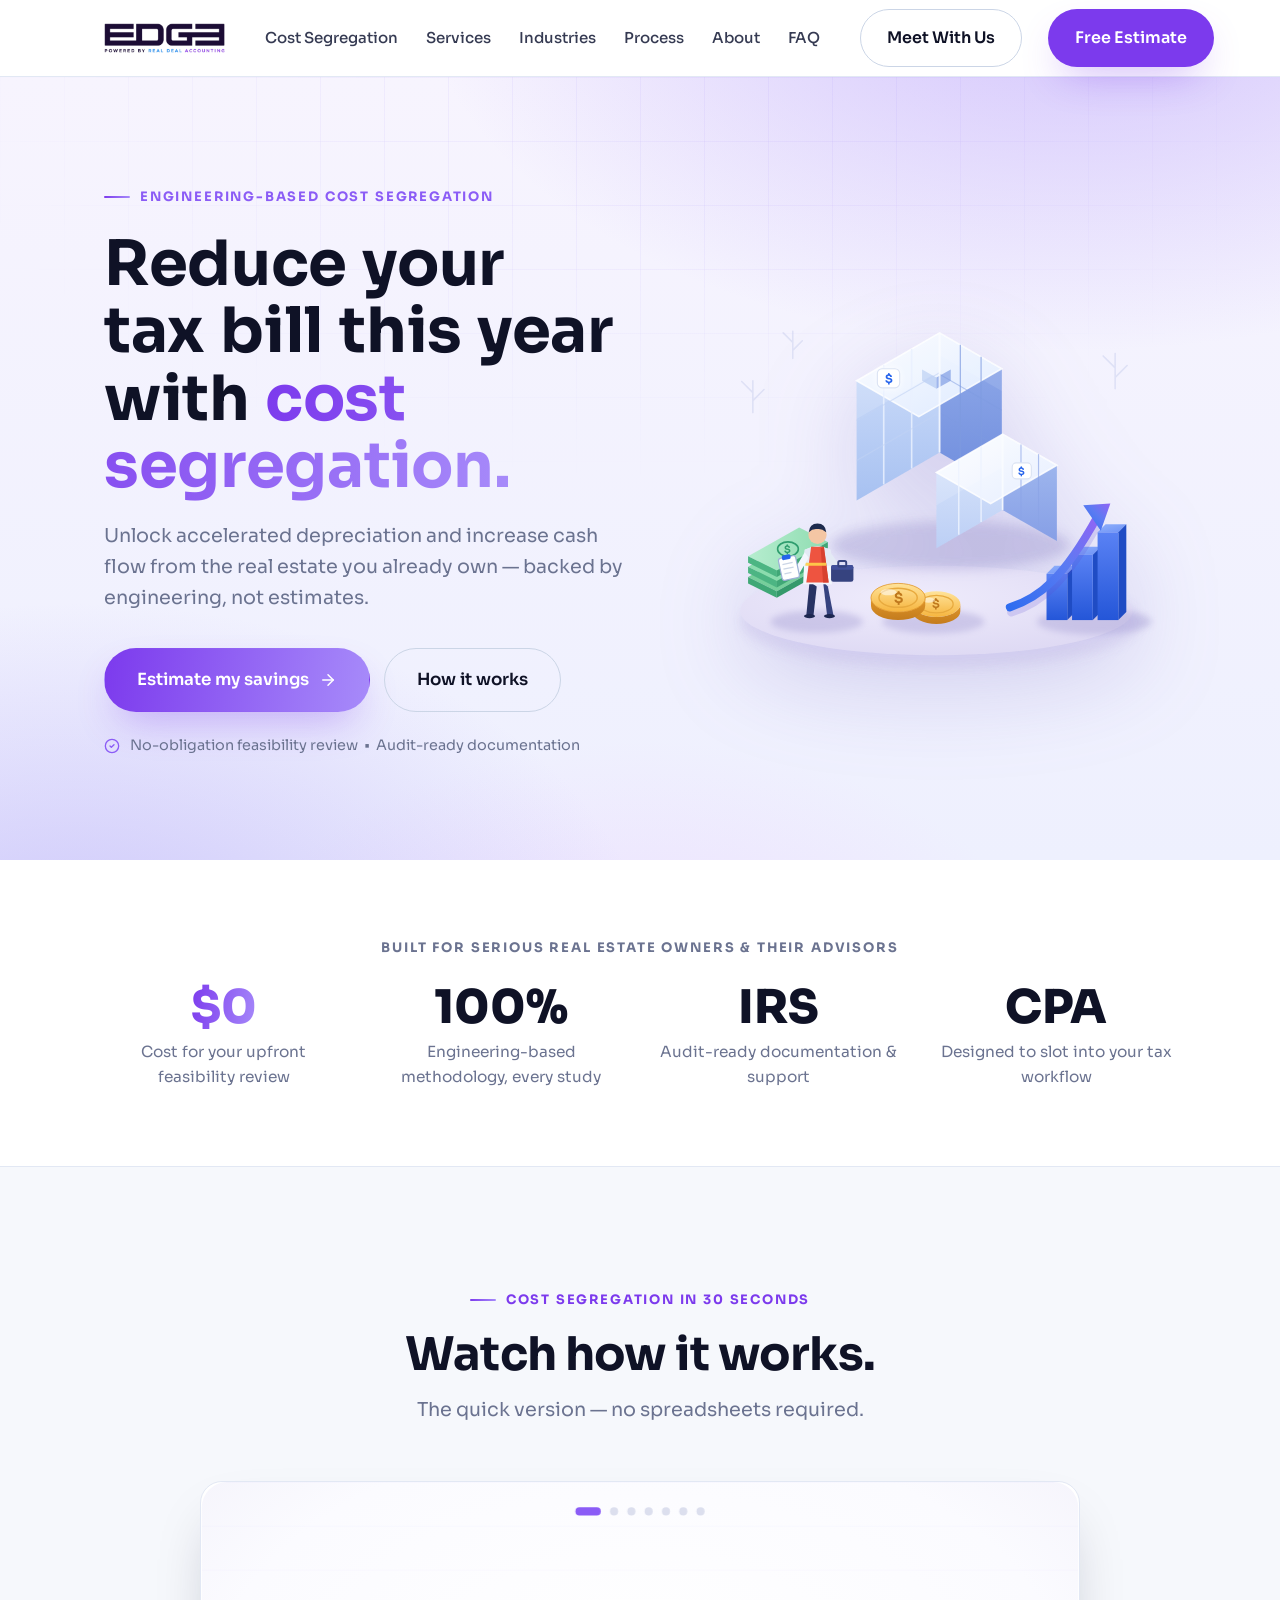
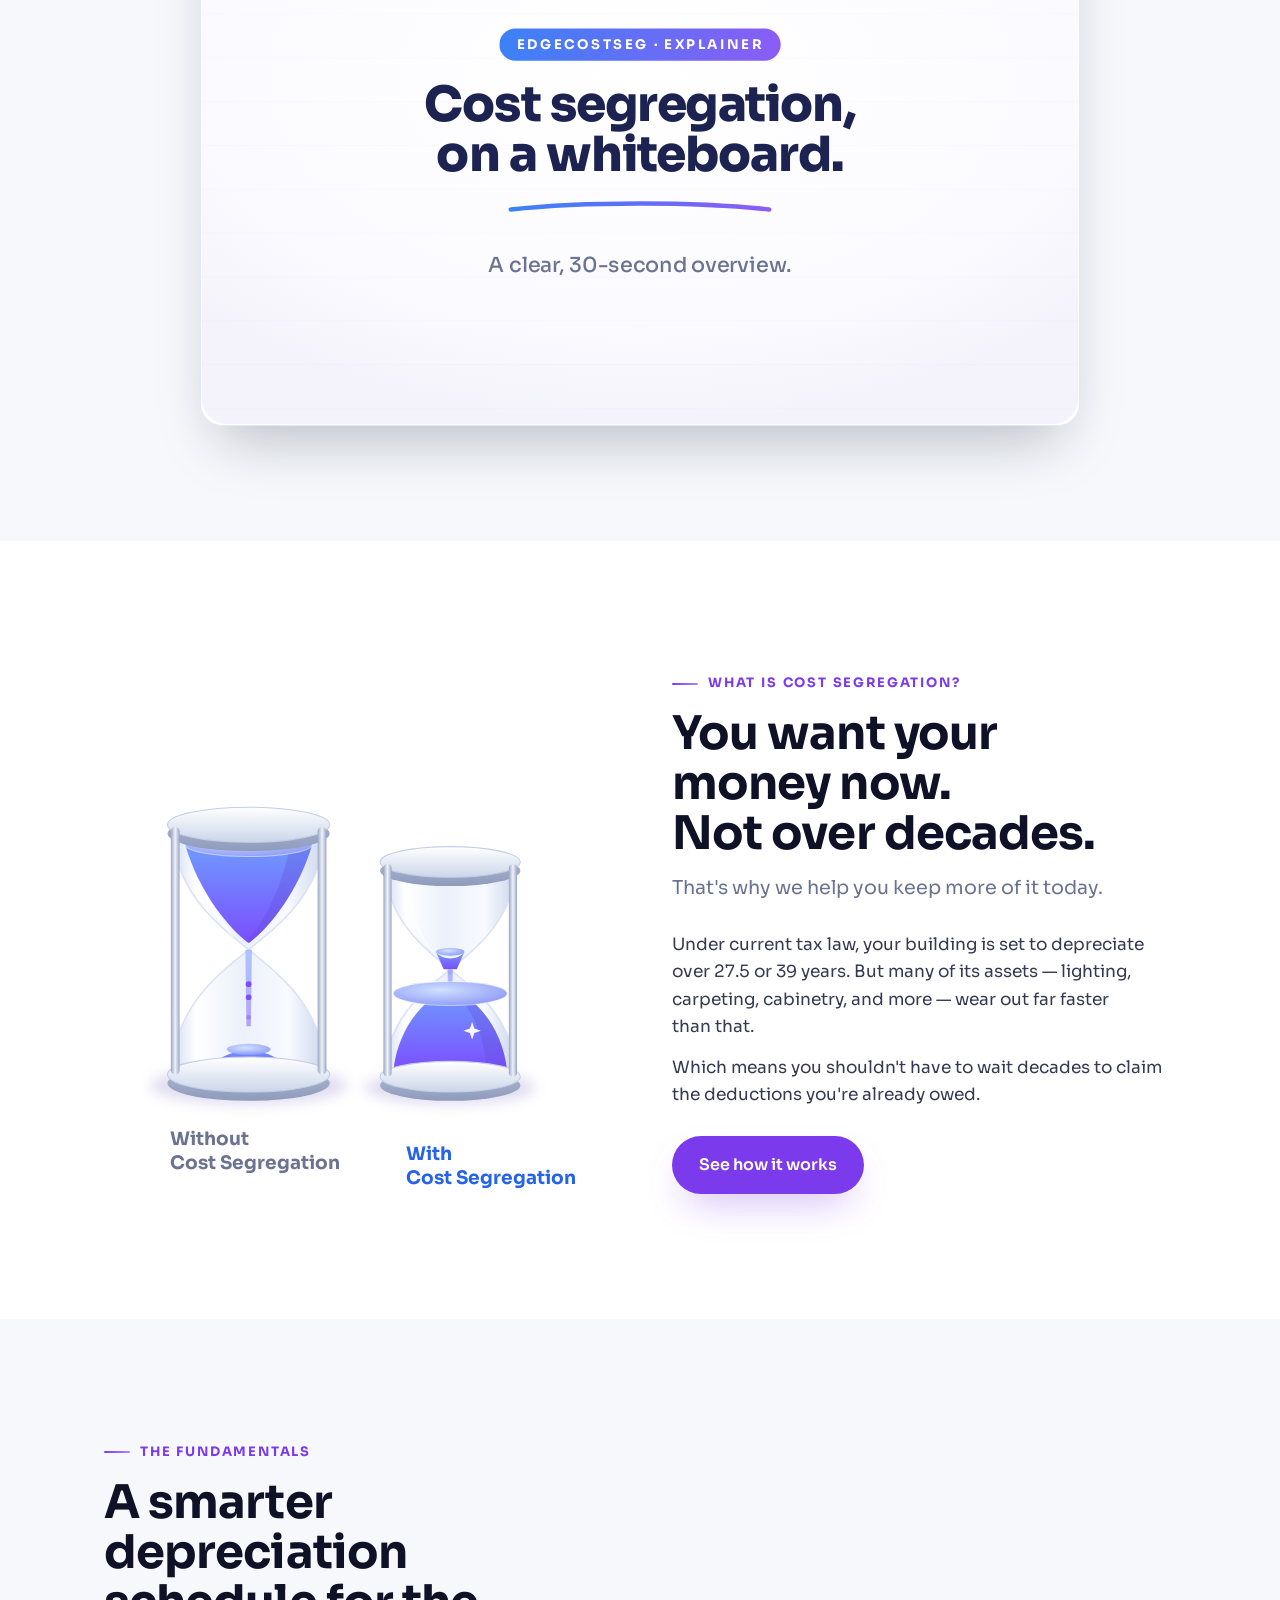
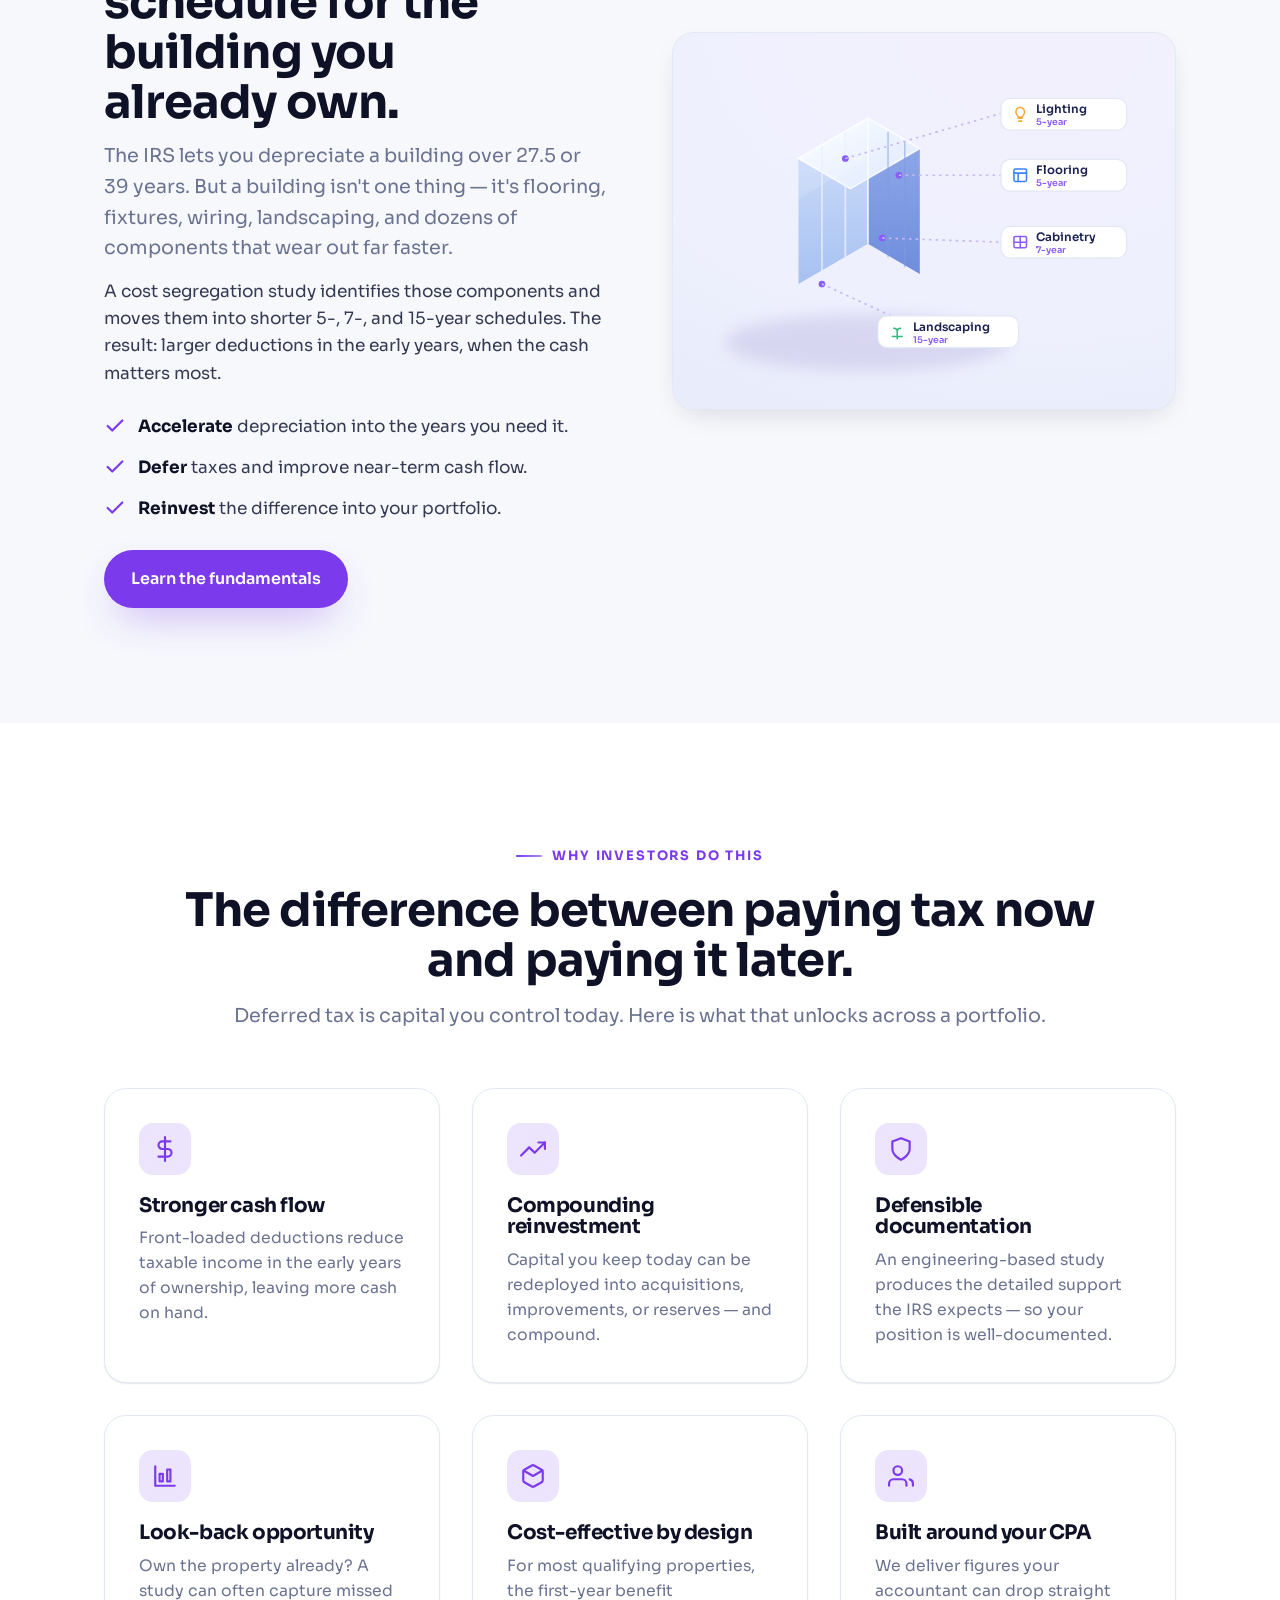
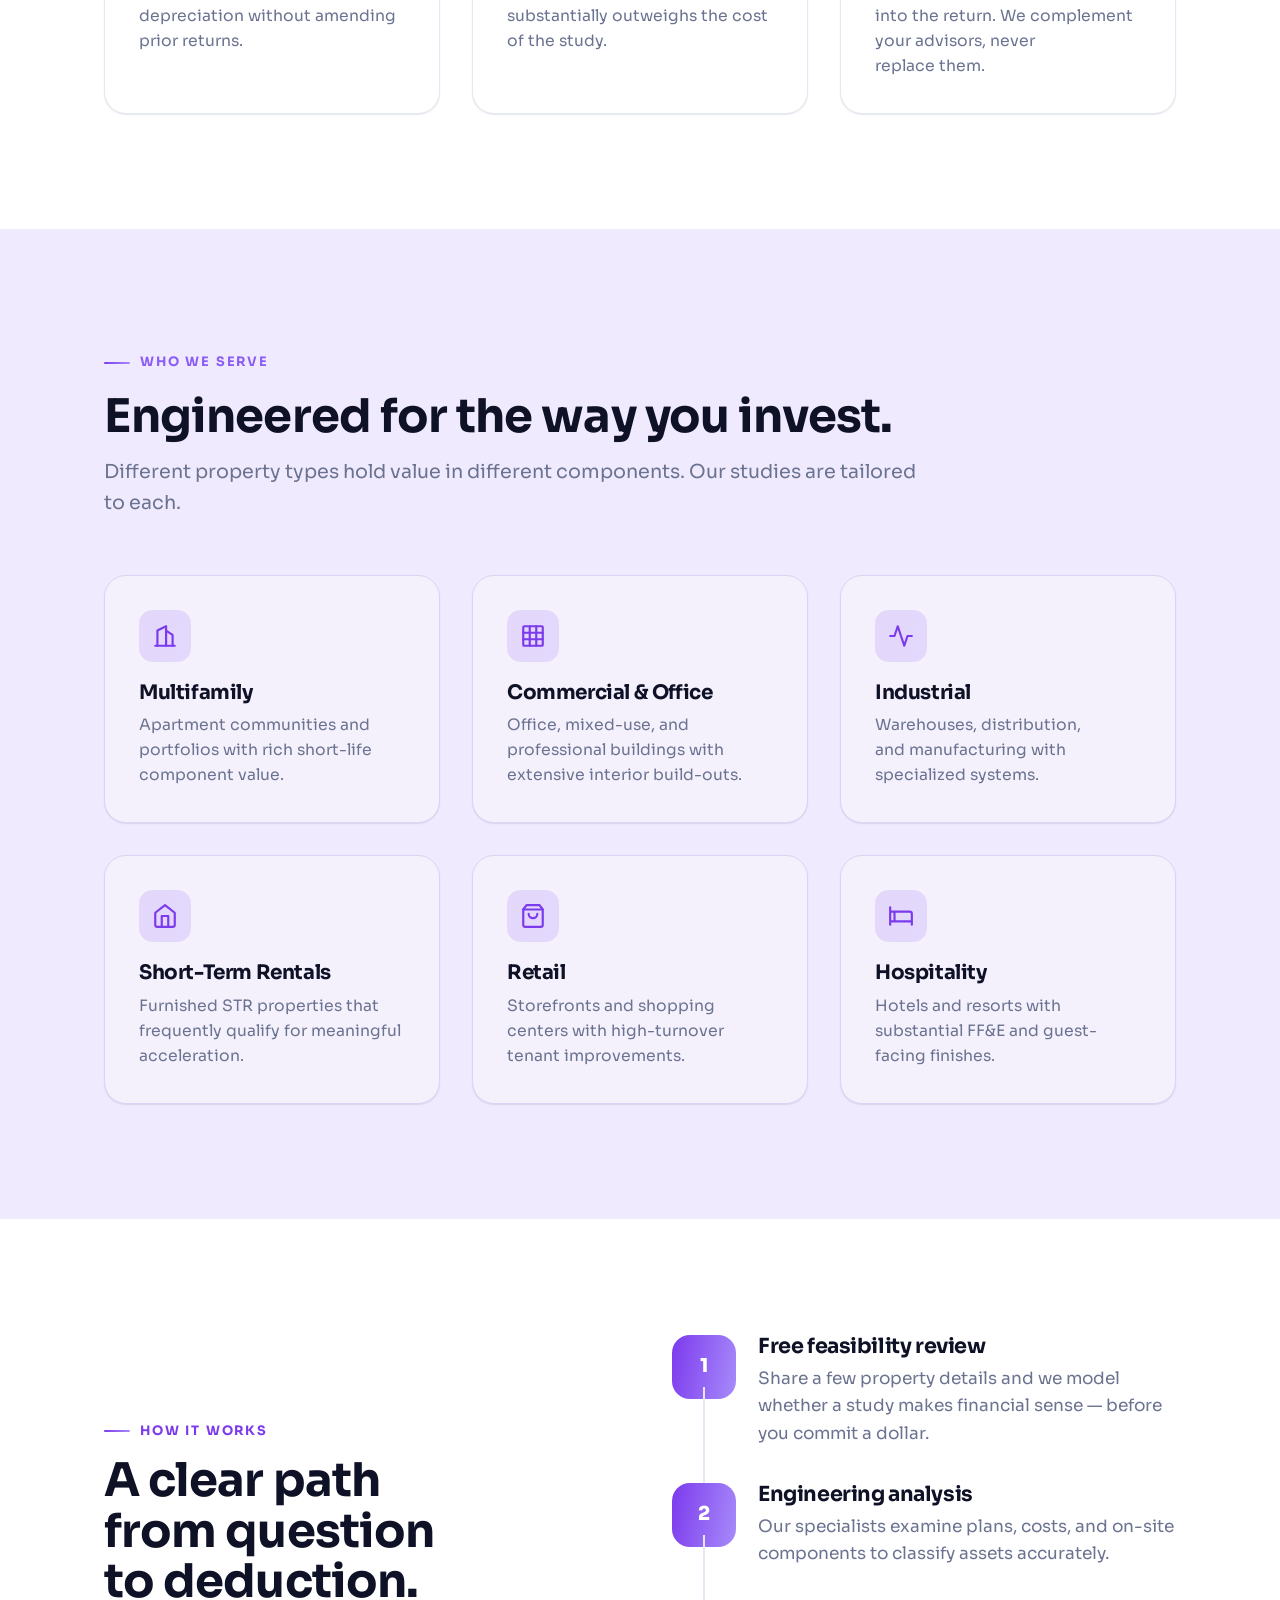
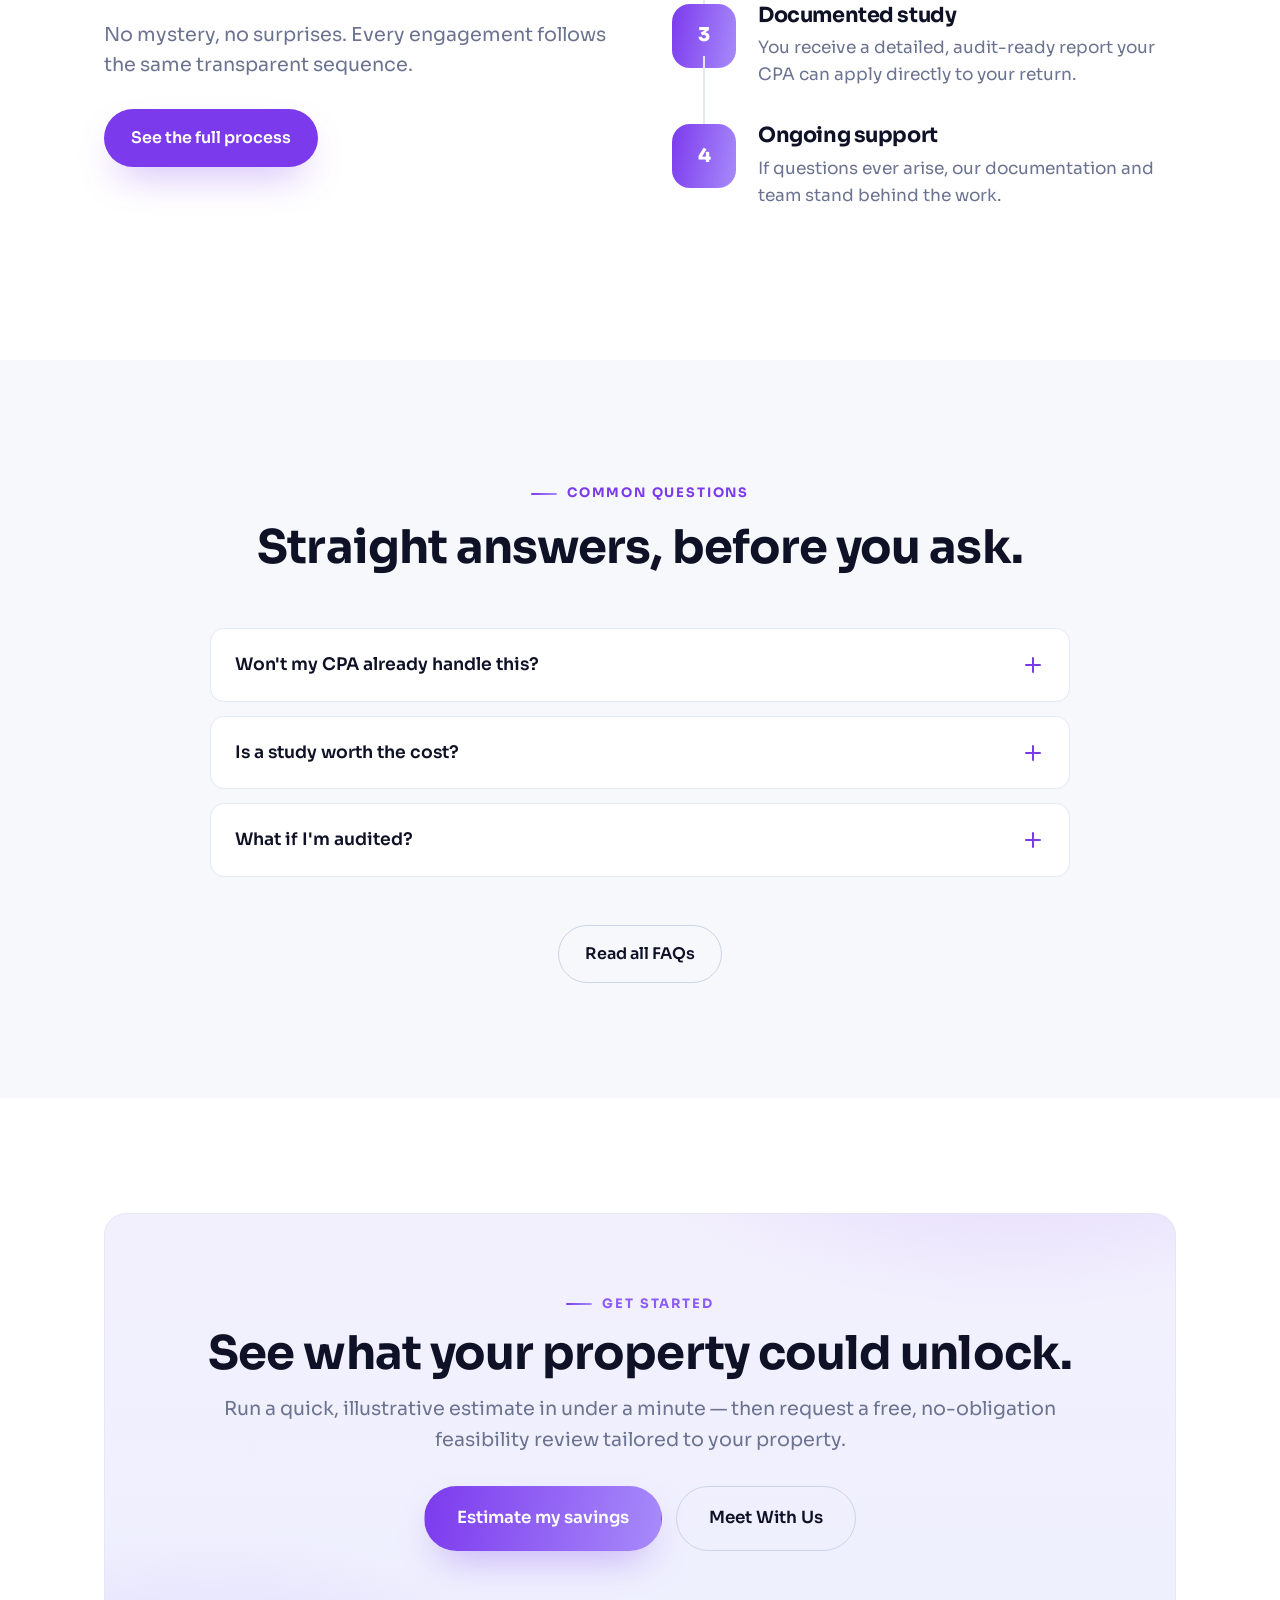
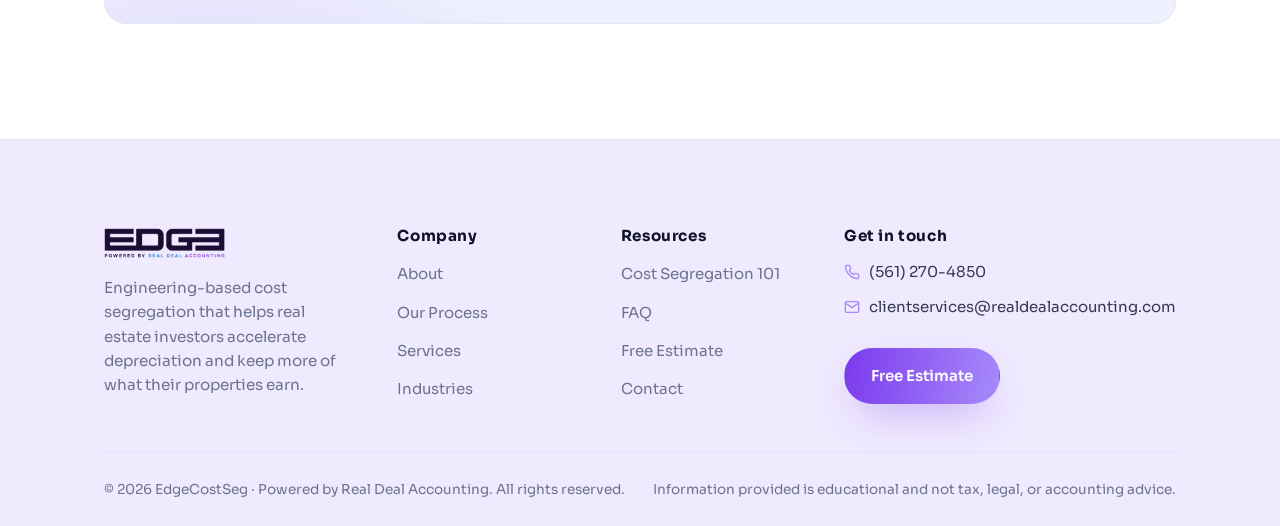
==== index.html @ e032ab43 "Add files via upload" ====
<!DOCTYPE html>
<html lang="en">
<head>
  <meta charset="UTF-8" />
  <meta name="viewport" content="width=device-width, initial-scale=1.0" />
  <title>EdgeCostSeg — Engineering-Based Cost Segregation for Real Estate Investors</title>
  <meta name="description" content="EdgeCostSeg delivers engineering-based cost segregation studies that accelerate depreciation, defer taxes, and free up cash flow for real estate investors. Powered by Real Deal Accounting." />
  <meta name="theme-color" content="#efeafe" />
  <link rel="preconnect" href="https://fonts.googleapis.com" />
  <link rel="preconnect" href="https://fonts.gstatic.com" crossorigin />
  <link href="https://fonts.googleapis.com/css2?family=Sora:wght@300;400;500;600;700;800&family=Figtree:wght@400;500;600;700&display=swap" rel="stylesheet" />
  <link rel="stylesheet" href="styles.css" />
</head>
<body>
  <a class="skip-link" href="#main">Skip to content</a>

  <!-- ============ HEADER / NAV (shared) ============ -->
  <header class="site-header">
    <div class="container nav">
      <a class="brand" href="index.html" aria-label="EdgeCostSeg home">
        <!-- EDIT: LOGO -->
        <img src="assets/logo.png" alt="EdgeCostSeg — powered by Real Deal Accounting" />
      </a>
      <nav aria-label="Primary">
        <ul class="nav-links">
          <li><a href="cost-segregation.html">Cost Segregation</a></li>
          <li><a href="services.html">Services</a></li>
          <li><a href="industries.html">Industries</a></li>
          <li><a href="process.html">Process</a></li>
          <li><a href="about.html">About</a></li>
          <li><a href="faq.html">FAQ</a></li>
        </ul>
      </nav>
      <div class="nav-cta">
        <!-- EDIT: CALENDLY LINK -->
        <a class="btn btn--ghost nav-save" href="https://calendly.com/swasserman-o0l3/costseg" target="_blank" rel="noopener">Meet With Us</a>
        <!-- EDIT: CTA LINK -->
        <a class="btn btn--primary nav-estimate" href="estimate.html">Free Estimate</a>
        <button class="nav-toggle" aria-label="Open menu" aria-expanded="false" aria-controls="mobileMenu">
          <svg viewBox="0 0 24 24" fill="none" stroke="currentColor" stroke-width="2" stroke-linecap="round"><line x1="3" y1="6" x2="21" y2="6"/><line x1="3" y1="12" x2="21" y2="12"/><line x1="3" y1="18" x2="21" y2="18"/></svg>
        </button>
      </div>
    </div>
  </header>
  <nav class="mobile-menu" id="mobileMenu" aria-label="Mobile">
    <a href="cost-segregation.html">Cost Segregation</a>
    <a href="services.html">Services</a>
    <a href="industries.html">Industries</a>
    <a href="process.html">Process</a>
    <a href="about.html">About</a>
    <a href="faq.html">FAQ</a>
    <a href="contact.html">Contact</a>
    <a class="btn btn--primary" href="estimate.html">Get My Free Estimate</a>
    <!-- EDIT: PHONE -->
    <a class="btn btn--ghost nav-save" href="https://calendly.com/swasserman-o0l3/costseg" target="_blank" rel="noopener">Meet With Us</a>
  </nav>

  <main id="main">
    <!-- ============ HERO ============ -->
    <section class="hero">
      <div class="container">
        <div class="hero-grid">
          <div>
            <span class="eyebrow">Engineering-Based Cost Segregation</span>
            <h1 class="h-xl">Reduce your tax bill this year<br />with <span class="grad-text">cost segregation.</span></h1>
            <p class="lead measure">Unlock accelerated depreciation and increase cash flow from the real estate you already own — backed by engineering, not estimates.</p>
            <div class="btn-row">
              <!-- EDIT: CTA LINK -->
              <a class="btn btn--gradient btn--lg" href="estimate.html">Estimate my savings
                <svg viewBox="0 0 24 24" fill="none" stroke="currentColor" stroke-width="2" stroke-linecap="round" stroke-linejoin="round"><line x1="5" y1="12" x2="19" y2="12"/><polyline points="12 5 19 12 12 19"/></svg>
              </a>
              <a class="btn btn--ghost btn--lg" href="cost-segregation.html">How it works</a>
            </div>
            <p class="hero-note">
              <svg viewBox="0 0 24 24" fill="none" stroke="currentColor" stroke-width="2" stroke-linecap="round" stroke-linejoin="round"><path d="M9 12l2 2 4-4"/><circle cx="12" cy="12" r="10"/></svg>
              No-obligation feasibility review &nbsp;•&nbsp; Audit-ready documentation
            </p>
          </div>

          <!-- Hero illustration (original, isometric) -->
          <div class="hero-illus">
            <svg viewBox="0 0 600 520" xmlns="http://www.w3.org/2000/svg" role="img" aria-label="Isometric illustration of a property, cash, and a rising growth chart representing tax savings unlocked through cost segregation">
  <defs>
    <linearGradient id="gTopA" x1="0" y1="0" x2="1" y2="1"><stop offset="0" stop-color="#fbfdff"></stop><stop offset="1" stop-color="#dde9ff"></stop></linearGradient>
    <linearGradient id="gLeftA" x1="0" y1="0" x2="0" y2="1"><stop offset="0" stop-color="#d3e1fb"></stop><stop offset="1" stop-color="#a7c1f1"></stop></linearGradient>
    <linearGradient id="gRightA" x1="0" y1="0" x2="0" y2="1"><stop offset="0" stop-color="#93acea"></stop><stop offset="1" stop-color="#6f8ddd"></stop></linearGradient>
    <linearGradient id="gTopB" x1="0" y1="0" x2="1" y2="1"><stop offset="0" stop-color="#fdfeff"></stop><stop offset="1" stop-color="#e6eeff"></stop></linearGradient>
    <linearGradient id="gLeftB" x1="0" y1="0" x2="0" y2="1"><stop offset="0" stop-color="#dde8fc"></stop><stop offset="1" stop-color="#bccff5"></stop></linearGradient>
    <linearGradient id="gRightB" x1="0" y1="0" x2="0" y2="1"><stop offset="0" stop-color="#a7bef0"></stop><stop offset="1" stop-color="#869fe6"></stop></linearGradient>
    <linearGradient id="arrowG" x1="0" y1="1" x2="1" y2="0"><stop offset="0" stop-color="#2f6df0"></stop><stop offset=".55" stop-color="#5b7bf2"></stop><stop offset="1" stop-color="#9264f5"></stop></linearGradient>
    <linearGradient id="barFront" x1="0" y1="1" x2="0" y2="0"><stop offset="0" stop-color="#2456d8"></stop><stop offset="1" stop-color="#5a82f4"></stop></linearGradient>
    <linearGradient id="barTop" x1="0" y1="0" x2="1" y2="1"><stop offset="0" stop-color="#8fb0fb"></stop><stop offset="1" stop-color="#6e92f6"></stop></linearGradient>
    <linearGradient id="coinTop" x1="0" y1="0" x2="0" y2="1"><stop offset="0" stop-color="#ffe39a"></stop><stop offset="1" stop-color="#f6b53f"></stop></linearGradient>
    <linearGradient id="coinSide" x1="0" y1="0" x2="0" y2="1"><stop offset="0" stop-color="#e0962a"></stop><stop offset="1" stop-color="#c47c1d"></stop></linearGradient>
    <linearGradient id="cashTop" x1="0" y1="0" x2="1" y2="0"><stop offset="0" stop-color="#b6edcf"></stop><stop offset="1" stop-color="#8fdcb1"></stop></linearGradient>
    <radialGradient id="podium" cx="42%" cy="36%" r="72%"><stop offset="0" stop-color="#efecfc"></stop><stop offset="1" stop-color="#ddd8f3"></stop></radialGradient>
    <filter id="soft" x="-60%" y="-60%" width="220%" height="220%"><feGaussianBlur stdDeviation="7"></feGaussianBlur></filter>
    <filter id="softS" x="-80%" y="-80%" width="260%" height="260%"><feGaussianBlur stdDeviation="4"></feGaussianBlur></filter>
  </defs>

  <!-- decorative wireframe trees -->
  <g stroke="#cdd2ee" stroke-width="2" fill="none" opacity=".55" stroke-linecap="round">
    <path d="M70 150 v40 M70 165 l-14 -14 M70 175 l14 -14"></path>
    <path d="M524 116 v44 M524 134 l-15 -15 M524 146 l15 -15"></path>
    <path d="M120 88 v34 M120 102 l-12 -12 M120 112 l12 -12"></path>
  </g>

  <!-- podium + ambient shadow -->
  <ellipse cx="306" cy="452" rx="252" ry="58" fill="#c7c0ea" opacity=".45" filter="url(#soft)"></ellipse>
  <ellipse cx="300" cy="438" rx="246" ry="56" fill="url(#podium)"></ellipse>

  <!-- contact shadows -->
  <ellipse cx="318" cy="356" rx="150" ry="30" fill="#8f87c8" opacity=".34" filter="url(#soft)"></ellipse>
  <ellipse cx="150" cy="452" rx="58" ry="14" fill="#8f87c8" opacity=".3" filter="url(#softS)"></ellipse>
  <ellipse cx="296" cy="452" rx="64" ry="15" fill="#8f87c8" opacity=".3" filter="url(#softS)"></ellipse>
  <ellipse cx="498" cy="452" rx="72" ry="16" fill="#8f87c8" opacity=".3" filter="url(#softS)"></ellipse>

  <!-- ============ MAIN GLASS TOWER ============ -->
  <g>
    <polygon points="304,240 382,285 382,135 304,90" fill="url(#gRightA)"></polygon>
    <polygon points="200,300 304,240 304,90 200,150" fill="url(#gLeftA)"></polygon>
    <polygon points="200,150 304,90 382,135 278,195" fill="url(#gTopA)"></polygon>
    <!-- parapet rim -->
    <polygon points="200,150 304,90 382,135 278,195" fill="none" stroke="#ffffff" stroke-width="2" opacity=".85"></polygon>
    <!-- rooftop unit -->
    <g>
      <polygon points="282,150 300,140 318,150 300,160" fill="#eef4ff"></polygon>
      <polygon points="282,150 300,160 300,146 282,136" fill="#c4d6f6"></polygon>
      <polygon points="300,160 318,150 318,136 300,146" fill="#9fb6ec"></polygon>
    </g>
    <!-- glass sheen -->
    <polygon points="200,150 304,90 304,138 200,198" fill="#ffffff" opacity=".14"></polygon>
    <polygon points="304,118 382,163 382,135 304,90" fill="#ffffff" opacity=".10"></polygon>
    <!-- mullions: left face -->
    <g stroke="#eaf1ff" stroke-width="2" opacity=".85"><line x1="234" y1="280" x2="234" y2="130"></line><line x1="269" y1="260" x2="269" y2="110"></line></g>
    <g stroke="#c2d3f4" stroke-width="1.4" opacity=".6"><line x1="200" y1="200" x2="304" y2="140"></line><line x1="200" y1="250" x2="304" y2="190"></line></g>
    <!-- mullions: right face -->
    <g stroke="#7e9be0" stroke-width="1.6" opacity=".7"><line x1="330" y1="105" x2="330" y2="255"></line><line x1="356" y1="120" x2="356" y2="270"></line></g>
    <g stroke="#7e9be0" stroke-width="1.3" opacity=".5"><line x1="304" y1="142" x2="382" y2="187"></line><line x1="304" y1="190" x2="382" y2="235"></line></g>
    <!-- bright vertical corner edge -->
    <line x1="304" y1="240" x2="304" y2="90" stroke="#fbfdff" stroke-width="2.4" opacity=".8"></line>
    <!-- $ tag -->
    <g transform="translate(240,148)" filter="url(#softS)"><rect x="-14" y="-13" width="28" height="24" rx="6" fill="#fff"></rect></g>
    <g transform="translate(240,148)"><rect x="-14" y="-13" width="28" height="24" rx="6" fill="#fff" stroke="#dbe3f3" stroke-width="1.4"></rect><text x="0" y="5" font-family="Sora, sans-serif" font-size="15" font-weight="700" fill="#2563eb" text-anchor="middle">$</text></g>
  </g>

  <!-- ============ FRONT SHORTER BLOCK ============ -->
  <g>
    <polygon points="383,312 451,351 451,256 383,217" fill="url(#gRightB)"></polygon>
    <polygon points="300,360 383,312 383,217 300,265" fill="url(#gLeftB)"></polygon>
    <polygon points="300,265 383,217 451,256 368,304" fill="url(#gTopB)"></polygon>
    <polygon points="300,265 383,217 451,256 368,304" fill="none" stroke="#ffffff" stroke-width="2" opacity=".85"></polygon>
    <polygon points="300,265 383,217 383,258 300,306" fill="#ffffff" opacity=".14"></polygon>
    <g stroke="#eef4ff" stroke-width="1.9" opacity=".85"><line x1="328" y1="343" x2="328" y2="248"></line><line x1="356" y1="327" x2="356" y2="232"></line></g>
    <g stroke="#8aa3e6" stroke-width="1.5" opacity=".65"><line x1="406" y1="230" x2="406" y2="325"></line><line x1="428" y1="242" x2="428" y2="337"></line></g>
    <line x1="383" y1="312" x2="383" y2="217" stroke="#fbfdff" stroke-width="2.2" opacity=".8"></line>
    <g transform="translate(407,264)"><rect x="-12" y="-11" width="24" height="20" rx="5" fill="#fff" stroke="#dbe3f3" stroke-width="1.4"></rect><text x="0" y="4" font-family="Sora, sans-serif" font-size="13" font-weight="700" fill="#2563eb" text-anchor="middle">$</text></g>
  </g>

  <!-- ============ CASH STACK ============ -->
  <g transform="translate(64,378)">
    <g><polygon points="0,18 64,-18 100,0 36,36" fill="#76cf9b"></polygon><polygon points="0,18 36,36 36,44 0,26" fill="#3fa876"></polygon><polygon points="36,36 100,0 100,8 36,44" fill="#359a6b"></polygon></g>
    <g transform="translate(0,-13)"><polygon points="0,18 64,-18 100,0 36,36" fill="#8bdcae"></polygon><polygon points="0,18 36,36 36,44 0,26" fill="#4cb583"></polygon><polygon points="36,36 100,0 100,8 36,44" fill="#41a777"></polygon></g>
    <g transform="translate(0,-26)"><polygon points="0,18 64,-18 100,0 36,36" fill="url(#cashTop)"></polygon><polygon points="0,18 36,36 36,44 0,26" fill="#4cb583"></polygon><polygon points="36,36 100,0 100,8 36,44" fill="#41a777"></polygon><ellipse cx="50" cy="9" rx="13" ry="9" fill="none" stroke="#2f9d6e" stroke-width="2"></ellipse><text x="50" y="14" font-family="Sora, sans-serif" font-size="13" font-weight="700" fill="#2f9d6e" text-anchor="middle">$</text></g>
  </g>

  <!-- ============ COINS ============ -->
  <g transform="translate(252,416)">
    <!-- back coin -->
    <g transform="translate(48,14)">
      <path d="M-30 0 A30 16 0 0 0 30 0 L30 9 A30 16 0 0 1 -30 9 Z" fill="url(#coinSide)"></path>
      <ellipse cx="0" cy="0" rx="30" ry="16" fill="url(#coinTop)"></ellipse>
      <ellipse cx="0" cy="0" rx="21" ry="11" fill="none" stroke="#e8aa3e" stroke-width="1.6"></ellipse>
      <text x="0" y="5" font-family="Sora, sans-serif" font-size="15" font-weight="700" fill="#bf781d" text-anchor="middle">$</text>
      <ellipse cx="-10" cy="-5" rx="8" ry="3.4" fill="#fff" opacity=".5"></ellipse>
    </g>
    <!-- front coins (two stacked) -->
    <g>
      <path d="M-34 6 A34 18 0 0 0 34 6 L34 16 A34 18 0 0 1 -34 16 Z" fill="url(#coinSide)"></path>
      <ellipse cx="0" cy="6" rx="34" ry="18" fill="url(#coinTop)"></ellipse>
      <ellipse cx="0" cy="6" rx="34" ry="18" fill="none" stroke="#e0962a" stroke-width="1"></ellipse>
      <ellipse cx="0" cy="6" rx="24" ry="12" fill="none" stroke="#e8aa3e" stroke-width="1.8"></ellipse>
      <text x="0" y="12" font-family="Sora, sans-serif" font-size="18" font-weight="700" fill="#bf781d" text-anchor="middle">$</text>
      <ellipse cx="-12" cy="-1" rx="10" ry="4" fill="#fff" opacity=".55"></ellipse>
    </g>
  </g>

  <!-- ============ GROWTH ARROW + 3D BARS ============ -->
  <g transform="translate(440,300)">
    <!-- bar 1 -->
    <polygon points="-2,92 24,92 34,82 8,82" fill="url(#barTop)"></polygon>
    <polygon points="24,92 34,82 34,140 24,150" fill="#1f4cc4"></polygon>
    <rect x="-2" y="92" width="26" height="58" fill="url(#barFront)"></rect>
    <!-- bar 2 -->
    <polygon points="30,68 56,68 66,58 40,58" fill="url(#barTop)"></polygon>
    <polygon points="56,68 66,58 66,140 56,150" fill="#1f4cc4"></polygon>
    <rect x="30" y="68" width="26" height="82" fill="url(#barFront)"></rect>
    <!-- bar 3 -->
    <polygon points="62,40 88,40 98,30 72,30" fill="url(#barTop)"></polygon>
    <polygon points="88,40 98,30 98,140 88,150" fill="#1f4cc4"></polygon>
    <rect x="62" y="40" width="26" height="110" fill="url(#barFront)"></rect>
    <!-- arrow -->
    <path d="M-48 136 C -10 124, 20 98, 62 22" fill="none" stroke="#5a4bd0" stroke-width="11" stroke-linecap="round" opacity=".18" transform="translate(2,4)"></path>
    <path d="M-48 134 C -10 122, 20 96, 62 20" fill="none" stroke="url(#arrowG)" stroke-width="10" stroke-linecap="round"></path>
    <path d="M44 6 L78 4 L66 38 Z" fill="url(#arrowG)"></path>
  </g>

  <!-- ============ INSPECTOR FIGURE ============ -->
  <g transform="translate(150,332)">
    <path d="M-9 70 L-13 112 L-4 112 L0 76 Z" fill="#283363"></path>
    <path d="M8 70 L13 112 L21 112 L14 76 Z" fill="#36437f"></path>
    <ellipse cx="-9" cy="113" rx="7" ry="2.6" fill="#1d2750"></ellipse>
    <ellipse cx="16" cy="113" rx="7" ry="2.6" fill="#1d2750"></ellipse>
    <!-- shirt -->
    <path d="M-15 30 Q1 21 17 30 L19 73 L-17 73 Z" fill="#f3f6fc"></path>
    <path d="M-15 30 Q1 21 17 30 L19 50 L-17 50 Z" fill="#e4eaf4"></path>
    <!-- safety vest -->
    <path d="M-7 26 L9 26 L15 71 L-13 71 Z" fill="#ee5440"></path>
    <path d="M9 26 L15 71 L8 71 L5 28 Z" fill="#d8412e"></path>
    <rect x="-9" y="46" width="26" height="4" fill="#ffd24a" opacity=".9" transform="skewX(-6)"></rect>
    <!-- arms -->
    <path d="M-15 33 L-28 55 L-22 60 L-10 40 Z" fill="#f3f6fc"></path>
    <path d="M17 33 L30 51 L25 57 L12 40 Z" fill="#e4eaf4"></path>
    <!-- head -->
    <circle cx="1" cy="11" r="11.5" fill="#f4c6a4"></circle>
    <path d="M-10 8 Q-9 -3 1 -3 Q11 -3 12 8 Q6 3 1 4 Q-5 3 -10 8 Z" fill="#1d2a4d"></path>
    <!-- clipboard -->
    <g transform="translate(-36,52) rotate(-12)">
      <rect x="-10" y="-13" width="22" height="28" rx="3" fill="#fff" stroke="#9db0d6" stroke-width="1.5"></rect>
      <rect x="-5" y="-16" width="11" height="6" rx="2" fill="#2563eb"></rect>
      <line x1="-6" y1="-5" x2="7" y2="-5" stroke="#cbd5e6" stroke-width="1.6"></line>
      <line x1="-6" y1="1" x2="7" y2="1" stroke="#cbd5e6" stroke-width="1.6"></line>
      <line x1="-6" y1="7" x2="3" y2="7" stroke="#cbd5e6" stroke-width="1.6"></line>
    </g>
    <!-- briefcase -->
    <g transform="translate(31,59)">
      <rect x="-13" y="-10" width="28" height="21" rx="3" fill="#36437f"></rect>
      <rect x="-13" y="-10" width="28" height="6" rx="3" fill="#41509a"></rect>
      <rect x="-4" y="-15" width="10" height="7" rx="2" fill="none" stroke="#36437f" stroke-width="2.4"></rect>
    </g>
  </g>
            </svg>
          </div>
        </div>
      </div>
    </section>

    <!-- ============ TRUST STRIP ============ -->
    <section class="section--tight" style="border-bottom:1px solid var(--gray-200)">
      <div class="container">
        <p class="center text-muted" style="font-size:.82rem;letter-spacing:.14em;text-transform:uppercase;font-weight:700;margin-bottom:26px">Built for serious real estate owners &amp; their advisors</p>
        <div class="statband">
          <div class="stat reveal center">
            <div class="stat-fig"><span class="grad-text">$0</span></div>
            <div class="stat-lab">Cost for your upfront feasibility review</div>
          </div>
          <div class="stat reveal center">
            <div class="stat-fig">100%</div>
            <div class="stat-lab">Engineering-based methodology, every study</div>
          </div>
          <div class="stat reveal center">
            <div class="stat-fig">IRS</div>
            <div class="stat-lab">Audit-ready documentation &amp; support</div>
          </div>
          <div class="stat reveal center">
            <div class="stat-fig">CPA</div>
            <div class="stat-lab">Designed to slot into your tax workflow</div>
          </div>
        </div>
      </div>
    </section>

    <!-- ============ ANIMATED EXPLAINER ============ -->
    <section class="section section--gray">
      <div class="container">
        <div class="block-head center">
          <span class="eyebrow">Cost segregation in 30 seconds</span>
          <h2 class="h-lg">Watch how it works.</h2>
          <p class="lead measure">The quick version — no spreadsheets required.</p>
        </div>
        <div class="explainer-frame reveal">
          <iframe src="assets/explainer.html?v=4" title="Animated explainer: what cost segregation is and how it puts cash back in your pocket sooner" loading="lazy" scrolling="no"></iframe>
        </div>
      </div>
    </section>

    <!-- ============ MONEY NOW / HOURGLASS ============ -->
    <section class="section">
      <div class="container">
        <div class="split">
          <div class="hourglass-art">
            <svg viewBox="0 0 460 500" xmlns="http://www.w3.org/2000/svg" role="img" aria-label="Two hourglasses comparing depreciation without cost segregation, where most of the benefit is still waiting, versus with cost segregation, where the benefit is already realized">
              <defs>
                <linearGradient id="hGlass" x1="0" y1="0" x2="1" y2="0"><stop offset="0" stop-color="#c2d2ee"></stop><stop offset=".16" stop-color="#ffffff"></stop><stop offset=".46" stop-color="#e4ecf9"></stop><stop offset=".76" stop-color="#f6f9ff"></stop><stop offset="1" stop-color="#b6c7e6"></stop></linearGradient>
                <linearGradient id="hSand" x1="0" y1="0" x2="0" y2="1"><stop offset="0" stop-color="#6f9bff"></stop><stop offset="1" stop-color="#7c4dff"></stop></linearGradient>
                <radialGradient id="hSandTop" cx="42%" cy="36%" r="68%"><stop offset="0" stop-color="#cfe0ff"></stop><stop offset="1" stop-color="#8f9cf6"></stop></radialGradient>
                <linearGradient id="hCap" x1="0" y1="0" x2="0" y2="1"><stop offset="0" stop-color="#ffffff"></stop><stop offset="1" stop-color="#ccd6ea"></stop></linearGradient>
                <linearGradient id="hCapRim" x1="0" y1="0" x2="0" y2="1"><stop offset="0" stop-color="#aeb9d3"></stop><stop offset="1" stop-color="#8f9bbb"></stop></linearGradient>
                <linearGradient id="hPost" x1="0" y1="0" x2="1" y2="0"><stop offset="0" stop-color="#9aa6c4"></stop><stop offset=".5" stop-color="#eef2fa"></stop><stop offset="1" stop-color="#9aa6c4"></stop></linearGradient>
                <filter id="hsoft" x="-60%" y="-60%" width="220%" height="220%"><feGaussianBlur stdDeviation="6"></feGaussianBlur></filter>
              </defs>

              <!-- ===== Hourglass: WITHOUT (sand mostly on top) ===== -->
              <g transform="translate(132,150)">
                <ellipse cx="0" cy="242" rx="90" ry="17" fill="#b9b2e0" opacity=".45" filter="url(#hsoft)"></ellipse>
                <!-- bottom disc lower rim (depth) -->
                <ellipse cx="0" cy="240" rx="74" ry="16" fill="url(#hCapRim)"></ellipse>
                <!-- glass tube -->
                <path d="M-70 4 C-70 70 -16 104 0 118 C-16 132 -70 166 -70 232 L70 232 C70 166 16 132 0 118 C16 104 70 70 70 4 Z" fill="url(#hGlass)" opacity=".72" stroke="#cdd8ef" stroke-width="1.5"></path>
                <!-- left curvature highlight -->
                <path d="M-54 16 C-54 64 -24 96 -10 112 C-22 96 -44 64 -44 16 Z" fill="#ffffff" opacity=".55"></path>
                <!-- SAND top (full cone) -->
                <path d="M-58 22 C-44 70 -14 102 0 112 C14 102 44 70 58 22 Z" fill="url(#hSand)"></path>
                <path d="M0 112 C14 102 44 70 58 22 L38 22 C30 64 12 96 0 108 Z" fill="#5a44c8" opacity=".26"></path>
                <ellipse cx="0" cy="22" rx="58" ry="11" fill="url(#hSandTop)"></ellipse>
                <ellipse cx="0" cy="22" rx="58" ry="11" fill="none" stroke="#ffffff" stroke-width="1" opacity=".5"></ellipse>
                <!-- falling stream -->
                <path d="M-3 118 L3 118 L2 188 L-2 188 Z" fill="url(#hSand)" opacity=".5"></path>
                <!-- animated falling grains -->
                <g>
                  <circle cx="0" cy="120" r="2.6" fill="#7c4dff">
                    <animateTransform attributeName="transform" type="translate" from="0 0" to="0 92" dur="0.85s" begin="0s" repeatCount="indefinite"></animateTransform>
                    <animate attributeName="opacity" values="0;1;1;0.2;0" dur="0.85s" begin="0s" repeatCount="indefinite"></animate>
                  </circle>
                  <circle cx="0" cy="120" r="2.2" fill="#9264f5">
                    <animateTransform attributeName="transform" type="translate" from="0 0" to="0 92" dur="0.85s" begin="0.28s" repeatCount="indefinite"></animateTransform>
                    <animate attributeName="opacity" values="0;1;1;0.2;0" dur="0.85s" begin="0.28s" repeatCount="indefinite"></animate>
                  </circle>
                  <circle cx="0" cy="120" r="2.6" fill="#7c4dff">
                    <animateTransform attributeName="transform" type="translate" from="0 0" to="0 92" dur="0.85s" begin="0.56s" repeatCount="indefinite"></animateTransform>
                    <animate attributeName="opacity" values="0;1;1;0.2;0" dur="0.85s" begin="0.56s" repeatCount="indefinite"></animate>
                  </circle>
                </g>
                <!-- bottom pile (3D mound) -->
                <ellipse cx="0" cy="224" rx="34" ry="8" fill="#5a44c8" opacity=".3"></ellipse>
                <path d="M-32 224 C-22 206 22 206 32 224 Z" fill="url(#hSand)"></path>
                <ellipse cx="0" cy="209" rx="20" ry="5" fill="url(#hSandTop)" opacity=".95"></ellipse>
                <!-- caps (3D discs) -->
                <ellipse cx="0" cy="12" rx="74" ry="16" fill="url(#hCapRim)"></ellipse>
                <ellipse cx="0" cy="4" rx="74" ry="16" fill="url(#hCap)" stroke="#c4cee6" stroke-width="1"></ellipse>
                <ellipse cx="0" cy="232" rx="74" ry="16" fill="url(#hCap)" stroke="#c4cee6" stroke-width="1"></ellipse>
                <!-- posts -->
                <rect x="-71" y="6" width="8" height="226" rx="4" fill="url(#hPost)"></rect>
                <rect x="63" y="6" width="8" height="226" rx="4" fill="url(#hPost)"></rect>
              </g>

              <!-- ===== Hourglass: WITH (sand mostly on bottom) ===== -->
              <g transform="translate(316,184)">
                <ellipse cx="0" cy="210" rx="78" ry="15" fill="#b9b2e0" opacity=".45" filter="url(#hsoft)"></ellipse>
                <ellipse cx="0" cy="208" rx="64" ry="14" fill="url(#hCapRim)"></ellipse>
                <!-- glass tube -->
                <path d="M-60 4 C-60 60 -14 90 0 102 C-14 114 -60 144 -60 200 L60 200 C60 144 14 114 0 102 C14 90 60 60 60 4 Z" fill="url(#hGlass)" opacity=".72" stroke="#cdd8ef" stroke-width="1.5"></path>
                <path d="M-46 14 C-46 54 -20 82 -8 96 C-20 82 -38 54 -38 14 Z" fill="#ffffff" opacity=".55"></path>
                <!-- tiny top sand at neck -->
                <path d="M-13 86 C-8 94 8 94 13 86 L6 102 L-6 102 Z" fill="url(#hSand)"></path>
                <ellipse cx="0" cy="86" rx="13" ry="3.5" fill="url(#hSandTop)"></ellipse>
                <!-- thin stream -->
                <path d="M-2.5 102 L2.5 102 L2 120 L-2 120 Z" fill="url(#hSand)" opacity=".5"></path>
                <!-- animated falling grains (slower trickle) -->
                <g>
                  <circle cx="0" cy="103" r="2.3" fill="#7c4dff">
                    <animateTransform attributeName="transform" type="translate" from="0 0" to="0 20" dur="1.3s" begin="0s" repeatCount="indefinite"></animateTransform>
                    <animate attributeName="opacity" values="0;1;1;0" dur="1.3s" begin="0s" repeatCount="indefinite"></animate>
                  </circle>
                  <circle cx="0" cy="103" r="2" fill="#9264f5">
                    <animateTransform attributeName="transform" type="translate" from="0 0" to="0 20" dur="1.3s" begin="0.65s" repeatCount="indefinite"></animateTransform>
                    <animate attributeName="opacity" values="0;1;1;0" dur="1.3s" begin="0.65s" repeatCount="indefinite"></animate>
                  </circle>
                </g>
                <!-- bottom mound (full, 3D) -->
                <path d="M-52 196 C-48 150 -16 122 0 122 C16 122 48 150 52 196 Z" fill="url(#hSand)"></path>
                <path d="M0 122 C16 122 48 150 52 196 L34 196 C30 154 14 128 0 124 Z" fill="#5a44c8" opacity=".26"></path>
                <ellipse cx="0" cy="124" rx="52" ry="11" fill="url(#hSandTop)"></ellipse>
                <ellipse cx="0" cy="124" rx="52" ry="11" fill="none" stroke="#ffffff" stroke-width="1" opacity=".5"></ellipse>
                <!-- sparkle now -->
                <g fill="#ffffff" opacity=".95"><path d="M20 150 l2 6 6 2 -6 2 -2 6 -2 -6 -6 -2 6 -2 Z"></path></g>
                <!-- caps -->
                <ellipse cx="0" cy="12" rx="64" ry="14" fill="url(#hCapRim)"></ellipse>
                <ellipse cx="0" cy="4" rx="64" ry="14" fill="url(#hCap)" stroke="#c4cee6" stroke-width="1"></ellipse>
                <ellipse cx="0" cy="200" rx="64" ry="14" fill="url(#hCap)" stroke="#c4cee6" stroke-width="1"></ellipse>
                <rect x="-61" y="6" width="7.5" height="194" rx="3.75" fill="url(#hPost)"></rect>
                <rect x="53.5" y="6" width="7.5" height="194" rx="3.75" fill="url(#hPost)"></rect>
              </g>

              <!-- labels -->
              <g font-family="Sora, sans-serif" font-weight="700">
                <text x="60" y="446" font-size="17" fill="#6b7390">Without</text>
                <text x="60" y="468" font-size="17" fill="#6b7390">Cost Segregation</text>
                <text x="276" y="460" font-size="17" fill="#2563eb">With</text>
                <text x="276" y="482" font-size="17" fill="#2563eb">Cost Segregation</text>
              </g>
            </svg>
          </div>

          <div>
            <span class="eyebrow">What is cost segregation?</span>
            <h2 class="h-lg mt-s">You want your money now.<br />Not over decades.</h2>
            <p class="lead mt-s">That's why we help you keep more of it today.</p>
            <p class="mt-m">Under current tax law, your building is set to depreciate over 27.5 or 39 years. But many of its assets — lighting, carpeting, cabinetry, and more — wear out far faster than that.</p>
            <p class="mt-s">Which means you shouldn't have to wait decades to claim the deductions you're already owed.</p>
            <div class="btn-row mt-m">
              <a class="btn btn--primary" href="cost-segregation.html">See how it works</a>
            </div>
          </div>
        </div>
      </div>
    </section>

    <!-- ============ WHAT IS IT ============ -->
    <section class="section section--gray">
      <div class="container">
        <div class="split">
          <div>
            <span class="eyebrow">The fundamentals</span>
            <h2 class="h-lg mt-s">A smarter depreciation schedule for the building you already own.</h2>
            <p class="lead mt-s">The IRS lets you depreciate a building over 27.5 or 39 years. But a building isn't one thing — it's flooring, fixtures, wiring, landscaping, and dozens of components that wear out far faster.</p>
            <p class="mt-s">A cost segregation study identifies those components and moves them into shorter 5-, 7-, and 15-year schedules. The result: larger deductions in the early years, when the cash matters most.</p>
            <ul class="checks">
              <li><svg viewBox="0 0 24 24" fill="none" stroke="currentColor" stroke-width="2.4" stroke-linecap="round" stroke-linejoin="round"><polyline points="20 6 9 17 4 12"/></svg><span><b>Accelerate</b> depreciation into the years you need it.</span></li>
              <li><svg viewBox="0 0 24 24" fill="none" stroke="currentColor" stroke-width="2.4" stroke-linecap="round" stroke-linejoin="round"><polyline points="20 6 9 17 4 12"/></svg><span><b>Defer</b> taxes and improve near-term cash flow.</span></li>
              <li><svg viewBox="0 0 24 24" fill="none" stroke="currentColor" stroke-width="2.4" stroke-linecap="round" stroke-linejoin="round"><polyline points="20 6 9 17 4 12"/></svg><span><b>Reinvest</b> the difference into your portfolio.</span></li>
            </ul>
            <div class="btn-row mt-m">
              <a class="btn btn--primary" href="cost-segregation.html">Learn the fundamentals</a>
            </div>
          </div>
          <div class="split-media">
            <!-- EDIT: TEAM IMAGE / replace with a property photo if desired -->
            <div style="aspect-ratio:4/3;width:100%;background:radial-gradient(620px 420px at 70% 0%,#f3f0fd,#eef0fe 70%,#e9ecfa 100%);display:grid;place-items:center;">
              <svg viewBox="0 0 600 450" width="100%" height="100%" fill="none" xmlns="http://www.w3.org/2000/svg" role="img" aria-label="Isometric building separated into its components — lighting, flooring, cabinetry and landscaping — each assigned a faster depreciation schedule" style="display:block;">
                <defs>
                  <linearGradient id="fbTop" x1="0" y1="0" x2="1" y2="1"><stop offset="0" stop-color="#fbfdff"/><stop offset="1" stop-color="#dde9ff"/></linearGradient>
                  <linearGradient id="fbLeft" x1="0" y1="0" x2="0" y2="1"><stop offset="0" stop-color="#d3e1fb"/><stop offset="1" stop-color="#a7c1f1"/></linearGradient>
                  <linearGradient id="fbRight" x1="0" y1="0" x2="0" y2="1"><stop offset="0" stop-color="#93acea"/><stop offset="1" stop-color="#6f8ddd"/></linearGradient>
                  <filter id="fbSoft" x="-60%" y="-60%" width="220%" height="220%"><feGaussianBlur stdDeviation="9"/></filter>
                </defs>
                <ellipse cx="232" cy="370" rx="170" ry="34" fill="#b9b2e0" opacity=".4" filter="url(#fbSoft)"/>
                <!-- tower -->
                <g>
                  <polygon points="233,252 295,288 295,138 233,102" fill="url(#fbRight)"/>
                  <polygon points="150,300 233,252 233,102 150,150" fill="url(#fbLeft)"/>
                  <polygon points="150,150 233,102 295,138 212,186" fill="url(#fbTop)"/>
                  <polygon points="150,150 233,102 295,138 212,186" fill="none" stroke="#fff" stroke-width="2" opacity=".85"/>
                  <polygon points="150,150 233,102 233,150 150,198" fill="#fff" opacity=".12"/>
                  <g stroke="#eaf1ff" stroke-width="2" opacity=".8"><line x1="178" y1="285" x2="178" y2="135"/><line x1="206" y1="268" x2="206" y2="118"/></g>
                  <g stroke="#7e9be0" stroke-width="1.5" opacity=".65"><line x1="257" y1="118" x2="257" y2="268"/><line x1="277" y1="130" x2="277" y2="280"/></g>
                  <line x1="233" y1="252" x2="233" y2="102" stroke="#fbfdff" stroke-width="2.2" opacity=".8"/>
                </g>
                <!-- connector dots -->
                <g fill="#8b5cf6"><circle cx="206" cy="150" r="4"/><circle cx="270" cy="170" r="4"/><circle cx="250" cy="245" r="4"/><circle cx="178" cy="300" r="4"/></g>
                <g stroke="#c7b8f2" stroke-width="2" stroke-dasharray="3 5"><line x1="206" y1="150" x2="392" y2="96"/><line x1="270" y1="170" x2="392" y2="170"/><line x1="250" y1="245" x2="392" y2="250"/><line x1="178" y1="300" x2="300" y2="356"/></g>
                <!-- callout chips -->
                <g font-family="Sora, sans-serif">
                  <g transform="translate(392,78)">
                    <rect x="0" y="0" width="150" height="38" rx="11" fill="#fff" stroke="#e2e8f4" stroke-width="1.5"/>
                    <svg x="13" y="9" width="20" height="20" viewBox="0 0 24 24" fill="none" stroke="#f4a93b" stroke-width="2.2" stroke-linecap="round" stroke-linejoin="round"><path d="M9 18h6M10 22h4M12 2a7 7 0 0 0-4 12c.7.6 1 1.2 1 2h6c0-.8.3-1.4 1-2a7 7 0 0 0-4-12z"/></svg>
                    <text x="42" y="18" font-size="14" font-weight="600" fill="#1c2350">Lighting</text>
                    <text x="42" y="32" font-size="11" font-weight="600" fill="#8b5cf6">5-year</text>
                  </g>
                  <g transform="translate(392,151)">
                    <rect x="0" y="0" width="150" height="38" rx="11" fill="#fff" stroke="#e2e8f4" stroke-width="1.5"/>
                    <svg x="13" y="9" width="20" height="20" viewBox="0 0 24 24" fill="none" stroke="#3b82f6" stroke-width="2.2" stroke-linecap="round" stroke-linejoin="round"><rect x="3" y="3" width="18" height="18" rx="2"/><path d="M3 9h18M9 9v12"/></svg>
                    <text x="42" y="18" font-size="14" font-weight="600" fill="#1c2350">Flooring</text>
                    <text x="42" y="32" font-size="11" font-weight="600" fill="#8b5cf6">5-year</text>
                  </g>
                  <g transform="translate(392,231)">
                    <rect x="0" y="0" width="150" height="38" rx="11" fill="#fff" stroke="#e2e8f4" stroke-width="1.5"/>
                    <svg x="13" y="9" width="20" height="20" viewBox="0 0 24 24" fill="none" stroke="#8b5cf6" stroke-width="2.2" stroke-linecap="round" stroke-linejoin="round"><rect x="3" y="4" width="18" height="16" rx="2"/><path d="M3 12h18M12 4v16"/></svg>
                    <text x="42" y="18" font-size="14" font-weight="600" fill="#1c2350">Cabinetry</text>
                    <text x="42" y="32" font-size="11" font-weight="600" fill="#8b5cf6">7-year</text>
                  </g>
                  <g transform="translate(245,338)">
                    <rect x="0" y="0" width="168" height="38" rx="11" fill="#fff" stroke="#e2e8f4" stroke-width="1.5"/>
                    <svg x="13" y="9" width="20" height="20" viewBox="0 0 24 24" fill="none" stroke="#34b87d" stroke-width="2.2" stroke-linecap="round" stroke-linejoin="round"><path d="M12 22V12M12 12c0-3 2-5 5-5M12 12c0-3-2-5-5-5M5 19h14"/></svg>
                    <text x="42" y="18" font-size="14" font-weight="600" fill="#1c2350">Landscaping</text>
                    <text x="42" y="32" font-size="11" font-weight="600" fill="#8b5cf6">15-year</text>
                  </g>
                </g>
              </svg>
            </div>
          </div>
        </div>
      </div>
    </section>

    <!-- ============ WHY CARE / BENEFITS ============ -->
    <section class="section">
      <div class="container">
        <div class="block-head center">
          <span class="eyebrow">Why investors do this</span>
          <h2 class="h-lg">The difference between paying tax now<br />and paying it later.</h2>
          <p class="lead measure">Deferred tax is capital you control today. Here is what that unlocks across a portfolio.</p>
        </div>
        <div class="grid cols-3">
          <div class="card card--hover reveal">
            <div class="icon-badge"><svg viewBox="0 0 24 24" fill="none" stroke="currentColor" stroke-width="2" stroke-linecap="round" stroke-linejoin="round"><line x1="12" y1="1" x2="12" y2="23"/><path d="M17 5H9.5a3.5 3.5 0 0 0 0 7h5a3.5 3.5 0 0 1 0 7H6"/></svg></div>
            <h3>Stronger cash flow</h3>
            <p>Front-loaded deductions reduce taxable income in the early years of ownership, leaving more cash on hand.</p>
          </div>
          <div class="card card--hover reveal">
            <div class="icon-badge"><svg viewBox="0 0 24 24" fill="none" stroke="currentColor" stroke-width="2" stroke-linecap="round" stroke-linejoin="round"><polyline points="23 6 13.5 15.5 8.5 10.5 1 18"/><polyline points="17 6 23 6 23 12"/></svg></div>
            <h3>Compounding reinvestment</h3>
            <p>Capital you keep today can be redeployed into acquisitions, improvements, or reserves — and compound.</p>
          </div>
          <div class="card card--hover reveal">
            <div class="icon-badge"><svg viewBox="0 0 24 24" fill="none" stroke="currentColor" stroke-width="2" stroke-linecap="round" stroke-linejoin="round"><path d="M12 22s8-4 8-10V5l-8-3-8 3v7c0 6 8 10 8 10z"/></svg></div>
            <h3>Defensible documentation</h3>
            <p>An engineering-based study produces the detailed support the IRS expects — so your position is well-documented.</p>
          </div>
          <div class="card card--hover reveal">
            <div class="icon-badge"><svg viewBox="0 0 24 24" fill="none" stroke="currentColor" stroke-width="2" stroke-linecap="round" stroke-linejoin="round"><path d="M3 3v18h18"/><rect x="7" y="10" width="3" height="7"/><rect x="14" y="6" width="3" height="11"/></svg></div>
            <h3>Look-back opportunity</h3>
            <p>Own the property already? A study can often capture missed depreciation without amending prior returns.</p>
          </div>
          <div class="card card--hover reveal">
            <div class="icon-badge"><svg viewBox="0 0 24 24" fill="none" stroke="currentColor" stroke-width="2" stroke-linecap="round" stroke-linejoin="round"><path d="M21 16V8a2 2 0 0 0-1-1.73l-7-4a2 2 0 0 0-2 0l-7 4A2 2 0 0 0 3 8v8a2 2 0 0 0 1 1.73l7 4a2 2 0 0 0 2 0l7-4A2 2 0 0 0 21 16z"/><polyline points="3.27 6.96 12 12.01 20.73 6.96"/></svg></div>
            <h3>Cost-effective by design</h3>
            <p>For most qualifying properties, the first-year benefit substantially outweighs the cost of the study.</p>
          </div>
          <div class="card card--hover reveal">
            <div class="icon-badge"><svg viewBox="0 0 24 24" fill="none" stroke="currentColor" stroke-width="2" stroke-linecap="round" stroke-linejoin="round"><path d="M17 21v-2a4 4 0 0 0-4-4H5a4 4 0 0 0-4 4v2"/><circle cx="9" cy="7" r="4"/><path d="M23 21v-2a4 4 0 0 0-3-3.87"/></svg></div>
            <h3>Built around your CPA</h3>
            <p>We deliver figures your accountant can drop straight into the return. We complement your advisors, never replace them.</p>
          </div>
        </div>
      </div>
    </section>

    <!-- ============ INDUSTRIES ============ -->
    <section class="section section--navy">
      <div class="container">
        <div class="block-head">
          <span class="eyebrow">Who we serve</span>
          <h2 class="h-lg">Engineered for the way you invest.</h2>
          <p class="lead measure">Different property types hold value in different components. Our studies are tailored to each.</p>
        </div>
        <div class="grid cols-3">
          <a class="card card--hover reveal" href="industries.html" style="background:var(--navy-900);border-color:var(--navy-700)">
            <div class="icon-badge"><svg viewBox="0 0 24 24" fill="none" stroke="currentColor" stroke-width="2" stroke-linecap="round" stroke-linejoin="round"><path d="M3 21h18"/><path d="M5 21V7l8-4v18"/><path d="M19 21V11l-6-4"/></svg></div>
            <h3 style="color:var(--ink-900)">Multifamily</h3>
            <p style="color:var(--ink-500)">Apartment communities and portfolios with rich short-life component value.</p>
          </a>
          <a class="card card--hover reveal" href="industries.html" style="background:var(--navy-900);border-color:var(--navy-700)">
            <div class="icon-badge"><svg viewBox="0 0 24 24" fill="none" stroke="currentColor" stroke-width="2" stroke-linecap="round" stroke-linejoin="round"><rect x="3" y="3" width="18" height="18" rx="1"/><path d="M9 3v18M15 3v18M3 9h18M3 15h18"/></svg></div>
            <h3 style="color:var(--ink-900)">Commercial &amp; Office</h3>
            <p style="color:var(--ink-500)">Office, mixed-use, and professional buildings with extensive interior build-outs.</p>
          </a>
          <a class="card card--hover reveal" href="industries.html" style="background:var(--navy-900);border-color:var(--navy-700)">
            <div class="icon-badge"><svg viewBox="0 0 24 24" fill="none" stroke="currentColor" stroke-width="2" stroke-linecap="round" stroke-linejoin="round"><path d="M22 12h-4l-3 9L9 3l-3 9H2"/></svg></div>
            <h3 style="color:var(--ink-900)">Industrial</h3>
            <p style="color:var(--ink-500)">Warehouses, distribution, and manufacturing with specialized systems.</p>
          </a>
          <a class="card card--hover reveal" href="industries.html" style="background:var(--navy-900);border-color:var(--navy-700)">
            <div class="icon-badge"><svg viewBox="0 0 24 24" fill="none" stroke="currentColor" stroke-width="2" stroke-linecap="round" stroke-linejoin="round"><path d="M3 9l9-7 9 7v11a2 2 0 0 1-2 2H5a2 2 0 0 1-2-2z"/><polyline points="9 22 9 12 15 12 15 22"/></svg></div>
            <h3 style="color:var(--ink-900)">Short-Term Rentals</h3>
            <p style="color:var(--ink-500)">Furnished STR properties that frequently qualify for meaningful acceleration.</p>
          </a>
          <a class="card card--hover reveal" href="industries.html" style="background:var(--navy-900);border-color:var(--navy-700)">
            <div class="icon-badge"><svg viewBox="0 0 24 24" fill="none" stroke="currentColor" stroke-width="2" stroke-linecap="round" stroke-linejoin="round"><path d="M6 2L3 6v14a2 2 0 0 0 2 2h14a2 2 0 0 0 2-2V6l-3-4z"/><line x1="3" y1="6" x2="21" y2="6"/><path d="M16 10a4 4 0 0 1-8 0"/></svg></div>
            <h3 style="color:var(--ink-900)">Retail</h3>
            <p style="color:var(--ink-500)">Storefronts and shopping centers with high-turnover tenant improvements.</p>
          </a>
          <a class="card card--hover reveal" href="industries.html" style="background:var(--navy-900);border-color:var(--navy-700)">
            <div class="icon-badge"><svg viewBox="0 0 24 24" fill="none" stroke="currentColor" stroke-width="2" stroke-linecap="round" stroke-linejoin="round"><path d="M2 4v16M2 8h18a2 2 0 0 1 2 2v10M2 17h20M6 8v9"/></svg></div>
            <h3 style="color:var(--ink-900)">Hospitality</h3>
            <p style="color:var(--ink-500)">Hotels and resorts with substantial FF&amp;E and guest-facing finishes.</p>
          </a>
        </div>
      </div>
    </section>

    <!-- ============ PROCESS ============ -->
    <section class="section">
      <div class="container">
        <div class="split">
          <div>
            <span class="eyebrow">How it works</span>
            <h2 class="h-lg mt-s">A clear path from question to deduction.</h2>
            <p class="lead mt-s">No mystery, no surprises. Every engagement follows the same transparent sequence.</p>
            <div class="btn-row mt-m">
              <a class="btn btn--primary" href="process.html">See the full process</a>
            </div>
          </div>
          <div class="timeline">
            <div class="tl-step reveal">
              <div class="step-num">1</div>
              <div><h3>Free feasibility review</h3><p>Share a few property details and we model whether a study makes financial sense — before you commit a dollar.</p></div>
            </div>
            <div class="tl-step reveal">
              <div class="step-num">2</div>
              <div><h3>Engineering analysis</h3><p>Our specialists examine plans, costs, and on-site components to classify assets accurately.</p></div>
            </div>
            <div class="tl-step reveal">
              <div class="step-num">3</div>
              <div><h3>Documented study</h3><p>You receive a detailed, audit-ready report your CPA can apply directly to your return.</p></div>
            </div>
            <div class="tl-step reveal">
              <div class="step-num">4</div>
              <div><h3>Ongoing support</h3><p>If questions ever arise, our documentation and team stand behind the work.</p></div>
            </div>
          </div>
        </div>
      </div>
    </section>

    <!-- ============ OBJECTION HANDLING / FAQ PREVIEW ============ -->
    <section class="section section--gray">
      <div class="container">
        <div class="block-head center">
          <span class="eyebrow">Common questions</span>
          <h2 class="h-lg">Straight answers, before you ask.</h2>
        </div>
        <div class="faq">
          <div class="faq-item">
            <button class="faq-q" aria-expanded="false"><span>Won't my CPA already handle this?</span><svg class="chev" viewBox="0 0 24 24" fill="none" stroke="currentColor" stroke-width="2" stroke-linecap="round"><line x1="12" y1="5" x2="12" y2="19"/><line x1="5" y1="12" x2="19" y2="12"/></svg></button>
            <div class="faq-a"><div class="faq-a-inner">Most CPAs welcome a cost segregation study because it requires specialized engineering analysis that sits outside standard tax preparation. We work alongside your accountant and hand them figures they can apply directly.</div></div>
          </div>
          <div class="faq-item">
            <button class="faq-q" aria-expanded="false"><span>Is a study worth the cost?</span><svg class="chev" viewBox="0 0 24 24" fill="none" stroke="currentColor" stroke-width="2" stroke-linecap="round"><line x1="12" y1="5" x2="12" y2="19"/><line x1="5" y1="12" x2="19" y2="12"/></svg></button>
            <div class="faq-a"><div class="faq-a-inner">For most qualifying properties the first-year tax benefit far exceeds the cost of the study. That's exactly what our free feasibility review tells you up front — so you only proceed when the math clearly works.</div></div>
          </div>
          <div class="faq-item">
            <button class="faq-q" aria-expanded="false"><span>What if I'm audited?</span><svg class="chev" viewBox="0 0 24 24" fill="none" stroke="currentColor" stroke-width="2" stroke-linecap="round"><line x1="12" y1="5" x2="12" y2="19"/><line x1="5" y1="12" x2="19" y2="12"/></svg></button>
            <div class="faq-a"><div class="faq-a-inner">Our studies are built on engineering-based methodology and produce the detailed documentation the IRS expects. If questions arise, that support — and our team — stand behind the work.</div></div>
          </div>
        </div>
        <div class="center mt-l">
          <a class="btn btn--ghost" href="faq.html">Read all FAQs</a>
        </div>
      </div>
    </section>

    <!-- ============ FINAL CTA ============ -->
    <section class="section">
      <div class="container">
        <div class="cta-banner reveal">
          <span class="eyebrow" style="color:var(--violet-500)">Get started</span>
          <h2 class="h-lg mt-s">See what your property could unlock.</h2>
          <p class="lead measure">Run a quick, illustrative estimate in under a minute — then request a free, no-obligation feasibility review tailored to your property.</p>
          <div class="btn-row">
            <!-- EDIT: CTA LINK -->
            <a class="btn btn--light btn--lg" href="estimate.html">Estimate my savings</a>
            <!-- EDIT: CALENDLY LINK --><a class="btn btn--ghost-light btn--lg" href="https://calendly.com/swasserman-o0l3/costseg" target="_blank" rel="noopener">Meet With Us</a>
          </div>
        </div>
      </div>
    </section>
  </main>

  <!-- ============ FOOTER (shared) ============ -->
  <footer class="site-footer">
    <div class="container">
      <div class="footer-top">
        <div class="footer-brand">
          <!-- EDIT: LOGO (white) -->
          <img src="assets/logo.png" alt="EdgeCostSeg" />
          <p>Engineering-based cost segregation that helps real estate investors accelerate depreciation and keep more of what their properties earn.</p>
        </div>
        <div class="footer-col">
          <h4>Company</h4>
          <ul>
            <li><a href="about.html">About</a></li>
            <li><a href="process.html">Our Process</a></li>
            <li><a href="services.html">Services</a></li>
            <li><a href="industries.html">Industries</a></li>
          </ul>
        </div>
        <div class="footer-col">
          <h4>Resources</h4>
          <ul>
            <li><a href="cost-segregation.html">Cost Segregation 101</a></li>
            <li><a href="faq.html">FAQ</a></li>
            <li><a href="estimate.html">Free Estimate</a></li>
            <li><a href="contact.html">Contact</a></li>
          </ul>
        </div>
        <div class="footer-col">
          <h4>Get in touch</h4>
          <div class="footer-contact">
            <!-- EDIT: PHONE -->
            <a href="tel:+15612704850"><svg viewBox="0 0 24 24" fill="none" stroke="currentColor" stroke-width="2" stroke-linecap="round" stroke-linejoin="round"><path d="M22 16.92v3a2 2 0 0 1-2.18 2 19.79 19.79 0 0 1-8.63-3.07 19.5 19.5 0 0 1-6-6 19.79 19.79 0 0 1-3.07-8.67A2 2 0 0 1 4.11 2h3a2 2 0 0 1 2 1.72c.13.96.36 1.9.7 2.81a2 2 0 0 1-.45 2.11L8.09 9.91a16 16 0 0 0 6 6l1.27-1.27a2 2 0 0 1 2.11-.45c.91.34 1.85.57 2.81.7A2 2 0 0 1 22 16.92z"/></svg>(561) 270-4850</a>
            <!-- EDIT: EMAIL -->
            <a href="mailto:clientservices@realdealaccounting.com"><svg viewBox="0 0 24 24" fill="none" stroke="currentColor" stroke-width="2" stroke-linecap="round" stroke-linejoin="round"><path d="M4 4h16a2 2 0 0 1 2 2v12a2 2 0 0 1-2 2H4a2 2 0 0 1-2-2V6a2 2 0 0 1 2-2z"/><polyline points="22,6 12,13 2,6"/></svg>clientservices@realdealaccounting.com</a>
          </div>
          <a class="btn btn--gradient mt-m" href="estimate.html">Free Estimate</a>
        </div>
      </div>
      <div class="footer-bottom">
        <span>© <span id="year">2026</span> EdgeCostSeg · Powered by Real Deal Accounting. All rights reserved.</span>
        <span>Information provided is educational and not tax, legal, or accounting advice.</span>
      </div>
    </div>
  </footer>

  <script src="script.js"></script>
</body>
</html>
---- styles.css ----
/* ============================================================
   EdgeCostSeg — Design System
   Powered by Real Deal Accounting
   ------------------------------------------------------------
   EDIT: BRAND COLORS — change the tokens below to rebrand.
   ============================================================ */

:root {
  /* ---- Brand palette (sampled from logo) ---- */
  --navy-950: #efeafe;   /* light lavender surface */
  --navy-900: #f4f1fd;   /* lighter lavender surface */
  --navy-800: #e7e0fa;   /* lavender raised */
  --navy-700: #ddd3f5;   /* lavender border */

  --blue-600: #7c3aed;   /* primary CTA (purple)                   */
  --blue-500: #8b5cf6;   /* bright purple accent                   */
  --blue-400: #a78bfa;   /* hover / light purple accent            */

  --violet-500: #8b5cf6; /* secondary accent (from "ACCOUNTING")   */
  --violet-400: #a78bfa;

  --white: #ffffff;
  --gray-50:  #f6f8fc;   /* light section background               */
  --gray-100: #eef2f9;   /* cards on white / subtle fills          */
  --gray-200: #e2e8f4;   /* borders                                */
  --gray-300: #cbd5e6;
  --ink-900: #0f1226;    /* primary text on light                  */
  --ink-700: #353a52;    /* body text                              */
  --ink-500: #6b7390;    /* muted text                             */

  /* ---- Signature gradient (blue -> violet, mirrors logo) ---- */
  --grad: linear-gradient(100deg, var(--blue-600) 0%, var(--violet-400) 100%);
  --grad-soft: linear-gradient(100deg, rgba(124,58,237,.14), rgba(139,92,246,.16));

  /* ---- Type ---- */
  --font-display: "Sora", system-ui, sans-serif;
  --font-body: "Sora", system-ui, sans-serif;

  /* ---- Spacing / shape ---- */
  --radius-sm: 8px;
  --radius: 14px;
  --radius-lg: 22px;
  --shadow-sm: 0 1px 2px rgba(15,18,38,.06), 0 1px 1px rgba(15,18,38,.04);
  --shadow-md: 0 10px 30px -12px rgba(15,18,38,.18);
  --shadow-lg: 0 30px 60px -20px rgba(15,18,38,.28);
  --shadow-blue: 0 18px 40px -14px rgba(124,58,237,.42);

  --maxw: 1200px;
  --gutter: clamp(20px, 5vw, 64px);
}

/* ============================================================
   Reset & base
   ============================================================ */
*, *::before, *::after { box-sizing: border-box; }
* { margin: 0; }
html { scroll-behavior: smooth; -webkit-text-size-adjust: 100%; }
body {
  font-family: var(--font-body);
  color: var(--ink-700);
  background: var(--white);
  line-height: 1.6;
  font-size: 17px;
  -webkit-font-smoothing: antialiased;
  text-rendering: optimizeLegibility;
}
img { display: block; max-width: 100%; height: auto; }
a { color: inherit; text-decoration: none; }
button { font: inherit; cursor: pointer; }
:focus-visible { outline: 3px solid var(--blue-400); outline-offset: 3px; border-radius: 4px; }

h1, h2, h3, h4 {
  font-family: var(--font-display);
  color: var(--ink-900);
  line-height: 1.08;
  letter-spacing: -0.02em;
  font-weight: 700;
  text-wrap: balance;
}
p { text-wrap: pretty; }

/* ============================================================
   Layout helpers
   ============================================================ */
.container { width: 100%; max-width: var(--maxw); margin-inline: auto; padding-inline: var(--gutter); }
.section { padding-block: clamp(64px, 9vw, 128px); }
.section--tight { padding-block: clamp(48px, 6vw, 80px); }
.section--gray { background: var(--gray-50); }
.section--navy { background: var(--navy-950); color: var(--ink-700); }
.section--navy h1, .section--navy h2, .section--navy h3 { color: var(--ink-900); }

.grid { display: grid; gap: clamp(20px, 3vw, 32px); }
.cols-2 { grid-template-columns: repeat(2, 1fr); }
.cols-3 { grid-template-columns: repeat(3, 1fr); }
.cols-4 { grid-template-columns: repeat(4, 1fr); }
@media (max-width: 980px) { .cols-3, .cols-4 { grid-template-columns: repeat(2, 1fr); } }
@media (max-width: 640px) { .cols-2, .cols-3, .cols-4 { grid-template-columns: 1fr; } }

.center { text-align: center; }
.measure { max-width: 62ch; }
.measure-tight { max-width: 48ch; }
.center .measure, .center .measure-tight { margin-inline: auto; }

/* ============================================================
   Eyebrow / headings rhythm
   ============================================================ */
.eyebrow {
  display: inline-flex; align-items: center; gap: 10px;
  font-family: var(--font-body);
  font-weight: 700; font-size: 13px; letter-spacing: .14em; text-transform: uppercase;
  color: var(--blue-600);
}
.eyebrow::before {
  content: ""; width: 26px; height: 2px; border-radius: 2px; background: var(--grad);
}
.section--navy .eyebrow { color: var(--violet-500); }

.h-xl { font-size: clamp(2.2rem, 5.2vw, 3.9rem); }
.h-lg { font-size: clamp(1.9rem, 4vw, 2.9rem); }
.h-md { font-size: clamp(1.45rem, 2.6vw, 2rem); }
.lead { font-size: clamp(1.05rem, 1.5vw, 1.25rem); color: var(--ink-500); }
.section--navy .lead { color: var(--ink-500); }
.block-head { margin-bottom: clamp(36px, 5vw, 56px); }
.block-head .eyebrow { margin-bottom: 18px; }
.block-head p { margin-top: 16px; }

/* ============================================================
   Buttons
   ============================================================ */
.btn {
  display: inline-flex; align-items: center; justify-content: center; gap: 10px;
  font-family: var(--font-body); font-weight: 600; font-size: 1rem;
  padding: 15px 26px; border-radius: 999px; border: 1px solid transparent;
  transition: transform .18s ease, box-shadow .18s ease, background .18s ease, color .18s ease, border-color .18s ease;
  white-space: nowrap;
}
.btn svg { width: 18px; height: 18px; }
.btn--primary { background: var(--blue-600); color: #fff; box-shadow: var(--shadow-blue); }
.btn--primary:hover { transform: translateY(-2px); background: var(--blue-500); }
.btn--gradient { background: var(--grad); color: #fff; box-shadow: var(--shadow-blue); }
.btn--gradient:hover { transform: translateY(-2px); filter: brightness(1.05); }
.btn--ghost { background: transparent; color: var(--ink-900); border-color: var(--gray-300); }
.btn--ghost:hover { border-color: var(--blue-500); color: var(--blue-600); }
.btn--light { background: var(--grad); color: #fff; box-shadow: var(--shadow-blue); }
.btn--light:hover { transform: translateY(-2px); box-shadow: var(--shadow-lg); }
.btn--ghost-light { background: transparent; color: var(--ink-900); border-color: var(--gray-300); }
.btn--ghost-light:hover { border-color: var(--blue-500); color: var(--blue-600); background: transparent; }
.btn--lg { padding: 18px 32px; font-size: 1.05rem; }
.btn-row { display: flex; flex-wrap: wrap; gap: 14px; }
.center .btn-row { justify-content: center; }

.link-arrow { display: inline-flex; align-items: center; gap: 7px; font-weight: 600; color: var(--blue-600); }
.link-arrow svg { width: 16px; height: 16px; transition: transform .18s ease; }
.link-arrow:hover svg { transform: translateX(4px); }

/* ============================================================
   Header / navigation
   ============================================================ */
.site-header {
  position: sticky; top: 0; z-index: 60;
  background: rgba(255,255,255,.82);
  backdrop-filter: saturate(180%) blur(14px);
  border-bottom: 1px solid var(--gray-200);
}
.nav {
  display: flex; align-items: center; justify-content: flex-start;
  height: 76px; gap: 28px;
}
.brand { display: flex; align-items: center; flex-shrink: 0; }
.brand img { height: 30px; width: auto; }            /* EDIT: LOGO */
.nav-links { display: flex; align-items: center; gap: 4px; list-style: none; padding: 0; }
.nav-links a {
  display: inline-block; padding: 9px 12px; border-radius: 999px; white-space: nowrap;
  font-weight: 500; font-size: .94rem; color: var(--ink-700);
  transition: background .15s ease, color .15s ease;
}
.nav-links a:hover { background: var(--gray-100); color: var(--ink-900); }
.nav-links a.active { color: var(--blue-600); font-weight: 600; }
.nav-cta { display: flex; align-items: center; gap: 20px; flex-shrink: 0; margin-left: auto; }
.nav-estimate { margin-left: 6px; }
.nav-phone { display: inline-flex; align-items: center; gap: 8px; font-weight: 600; color: var(--ink-900); font-size: .95rem; }
.nav-phone svg { width: 16px; height: 16px; color: var(--blue-600); }
.nav-toggle {
  display: none; width: 44px; height: 44px; border-radius: 10px;
  border: 1px solid var(--gray-200); background: #fff; align-items: center; justify-content: center;
}
.nav-toggle svg { width: 22px; height: 22px; color: var(--ink-900); }

@media (max-width: 1080px) {
  .nav-phone { display: none; }
}
@media (max-width: 980px) {
  .nav-links, .nav-cta .btn { display: none; }
  .nav-toggle { display: inline-flex; }
}

/* Mobile drawer */
.mobile-menu {
  position: fixed; inset: 76px 0 0 0; z-index: 55;
  background: var(--white); padding: 24px var(--gutter) 48px;
  transform: translateX(100%); transition: transform .3s cubic-bezier(.4,0,.2,1);
  overflow-y: auto; display: flex; flex-direction: column; gap: 6px;
}
.mobile-menu.open { transform: translateX(0); }
.mobile-menu a { padding: 16px 8px; font-size: 1.15rem; font-weight: 600; color: var(--ink-900); border-bottom: 1px solid var(--gray-100); }
.mobile-menu a.active { color: var(--blue-600); }
.mobile-menu .btn { margin-top: 22px; }
.mobile-menu .nav-phone { display: inline-flex; margin-top: 16px; font-size: 1.05rem; }
body.menu-open { overflow: hidden; }

/* ============================================================
   Cards & surfaces
   ============================================================ */
.card {
  background: #fff; border: 1px solid var(--gray-200); border-radius: var(--radius-lg);
  padding: clamp(24px, 3vw, 34px); box-shadow: var(--shadow-sm);
  transition: transform .2s ease, box-shadow .2s ease, border-color .2s ease;
}
.card--hover:hover { transform: translateY(-4px); box-shadow: var(--shadow-md); border-color: var(--gray-300); }
.card h3 { font-size: 1.25rem; margin-bottom: 10px; }
.card p { color: var(--ink-500); font-size: .98rem; }

.icon-badge {
  width: 52px; height: 52px; border-radius: 14px; display: grid; place-items: center;
  background: var(--grad-soft); color: var(--blue-600); margin-bottom: 20px;
}
.icon-badge svg { width: 26px; height: 26px; }
.section--navy .icon-badge { background: var(--grad-soft); color: var(--blue-600); }

/* numbered step chip */
.step-num {
  font-family: var(--font-display); font-weight: 800; font-size: .95rem;
  width: 40px; height: 40px; border-radius: 12px; display: grid; place-items: center;
  background: var(--grad); color: #fff; flex-shrink: 0;
}

/* pill / tag */
.pill {
  display: inline-flex; align-items: center; gap: 8px; padding: 7px 14px; border-radius: 999px;
  background: var(--gray-100); color: var(--ink-700); font-size: .85rem; font-weight: 600;
}
.section--navy .pill { background: #fff; color: var(--ink-700); }

/* ============================================================
   Hero
   ============================================================ */
.hero {
  position: relative; overflow: hidden;
  background:
    radial-gradient(1100px 640px at 84% -14%, rgba(167,139,250,.48), transparent 60%),
    radial-gradient(1000px 660px at 6% 116%, rgba(150,130,245,.40), transparent 58%),
    radial-gradient(700px 460px at 50% 120%, rgba(236,180,255,.30), transparent 60%),
    linear-gradient(180deg, #f7f4fe 0%, #eef0fe 100%);
  color: var(--ink-700);
}
.hero::before {
  content: ""; position: absolute; inset: 0;
  background-image: linear-gradient(rgba(124,92,246,.06) 1px, transparent 1px),
                    linear-gradient(90deg, rgba(124,92,246,.06) 1px, transparent 1px);
  background-size: 64px 64px;
  -webkit-mask-image: radial-gradient(900px 520px at 50% 0%, #000 30%, transparent 78%);
          mask-image: radial-gradient(900px 520px at 50% 0%, #000 30%, transparent 78%);
}
.hero .container { position: relative; }
.hero-grid {
  display: grid; grid-template-columns: 1.05fr .95fr; gap: clamp(32px, 5vw, 64px);
  align-items: center; padding-block: clamp(56px, 8vw, 104px);
}
@media (max-width: 940px) { .hero-grid { grid-template-columns: 1fr; } }
.hero h1 { color: var(--ink-900); letter-spacing: -0.005em; word-spacing: 0.04em; }
.hero .lead { color: var(--ink-500); margin-top: 22px; }
.hero .eyebrow { color: var(--violet-500); margin-bottom: 22px; }
.hero .btn-row { margin-top: 34px; }
.hero-note { margin-top: 22px; font-size: .9rem; color: var(--ink-500); display: flex; align-items: center; gap: 10px; }
.hero-note svg { width: 16px; height: 16px; color: var(--violet-500); }
.grad-text { background: var(--grad); -webkit-background-clip: text; background-clip: text; color: transparent; }

/* hero illustration */
.hero-illus { display: flex; justify-content: center; align-items: center; }
.hero-illus svg { width: 100%; max-width: 560px; height: auto; filter: drop-shadow(0 26px 44px rgba(99,86,180,.22)); }
@media (max-width: 940px) { .hero-illus { margin-top: 8px; } .hero-illus svg { max-width: 440px; } }

/* hourglass art */
.hourglass-art { display: flex; justify-content: center; align-items: center; }
.hourglass-art svg { width: 100%; max-width: 600px; height: auto; }

/* animated explainer */
.explainer-frame {
  max-width: 880px; margin-inline: auto; width: 100%;
  aspect-ratio: 760 / 470; border-radius: var(--radius-lg); overflow: hidden;
  border: 1px solid var(--gray-200); box-shadow: var(--shadow-lg); background: #fff;
}
.explainer-frame iframe { width: 100%; height: 100%; border: 0; display: block; }

/* zig-zag illustrated process timeline */
.ztl { position: relative; max-width: 940px; margin-inline: auto; }
.ztl::before { content: ""; position: absolute; left: 50%; top: 56px; bottom: 56px; border-left: 3px dashed var(--violet-400); transform: translateX(-50%); opacity: .6; }
.zstep { display: grid; grid-template-columns: 1fr 110px 1fr; align-items: center; gap: clamp(14px, 3vw, 36px); margin-bottom: clamp(28px, 5vw, 56px); }
.zstep:last-child { margin-bottom: 0; }
.zillus { display: flex; order: 1; justify-content: flex-end; }
.zillus svg { width: 100%; max-width: 240px; height: auto; }
.znum { order: 2; justify-self: center; width: 78px; height: 78px; border-radius: 50%; background: #fff; border: 2px solid var(--gray-200); box-shadow: var(--shadow-md); display: grid; place-items: center; font-family: var(--font-display); font-weight: 800; font-size: 1.7rem; color: var(--ink-900); position: relative; z-index: 2; }
.znum::after { content: ""; position: absolute; right: 0; bottom: 4px; width: 13px; height: 13px; border-radius: 50%; background: var(--violet-500); border: 3px solid #fff; }
.ztext { order: 3; }
.ztext h3 { font-size: 1.45rem; margin-bottom: 10px; }
.ztext p { color: var(--ink-500); }
.ztext .form-note { margin-top: 10px; font-size: .85rem; color: var(--ink-500); }
.zstep:nth-child(even) .zillus { order: 3; justify-content: flex-start; }
.zstep:nth-child(even) .ztext { order: 1; text-align: right; }
@media (max-width: 760px) {
  .ztl::before { left: 39px; }
  .zstep { grid-template-columns: 78px 1fr; align-items: start; gap: 18px; }
  .zstep .znum, .zstep:nth-child(even) .znum { order: 1; grid-column: 1; justify-self: start; }
  .zstep .ztext, .zstep:nth-child(even) .ztext { order: 2; grid-column: 2; text-align: left; }
  .zstep .zillus, .zstep:nth-child(even) .zillus { order: 3; grid-column: 2; justify-content: flex-start; }
  .zillus svg { max-width: 190px; }
}

/* hero stat panel */
.hero-panel {
  background: linear-gradient(180deg, rgba(255,255,255,.07), rgba(255,255,255,.02));
  border: 1px solid var(--navy-700); border-radius: var(--radius-lg);
  padding: clamp(24px, 3vw, 34px); box-shadow: var(--shadow-lg);
  backdrop-filter: blur(6px);
}
.hero-panel .panel-label { font-size: .82rem; letter-spacing: .12em; text-transform: uppercase; color: #8b93b8; font-weight: 700; }
.hero-panel .panel-figure { font-family: var(--font-display); font-weight: 800; font-size: clamp(2.4rem, 5vw, 3.4rem); color: #fff; line-height: 1; margin: 10px 0 6px; }
.hero-panel .panel-sub { color: #aab2d0; font-size: .95rem; }
.hero-panel hr { border: 0; border-top: 1px solid var(--navy-700); margin: 24px 0; }
.hero-mini { display: grid; grid-template-columns: 1fr 1fr; gap: 18px; }
.hero-mini .m-fig { font-family: var(--font-display); font-weight: 700; font-size: 1.5rem; color: #fff; }
.hero-mini .m-lab { font-size: .82rem; color: #8b93b8; }

/* ============================================================
   Stat band
   ============================================================ */
.statband { display: grid; grid-template-columns: repeat(4, 1fr); gap: clamp(20px, 3vw, 40px); }
@media (max-width: 760px) { .statband { grid-template-columns: 1fr 1fr; } }
.stat .stat-fig { font-family: var(--font-display); font-weight: 800; font-size: clamp(2rem, 4vw, 2.9rem); color: var(--ink-900); line-height: 1; }
.section--navy .stat .stat-fig { color: #fff; }
.stat .stat-fig .grad-text { font-weight: 800; }
.stat .stat-lab { margin-top: 10px; color: var(--ink-500); font-size: .96rem; }
.section--navy .stat .stat-lab { color: var(--ink-500); }

/* ============================================================
   Feature / split rows
   ============================================================ */
.split { display: grid; grid-template-columns: 1fr 1fr; gap: clamp(32px, 5vw, 72px); align-items: center; }
.split--media-right { grid-template-columns: 1fr 1fr; }
@media (max-width: 880px) { .split { grid-template-columns: 1fr; } .split--media-right .split-media { order: -1; } }
.split-media {
  border-radius: var(--radius-lg); overflow: hidden; border: 1px solid var(--gray-200);
  box-shadow: var(--shadow-md); background: var(--gray-100);
}
.split ul.checks { list-style: none; padding: 0; margin: 26px 0 0; display: grid; gap: 14px; }
.checks li { display: flex; gap: 12px; align-items: flex-start; }
.checks li svg { width: 22px; height: 22px; flex-shrink: 0; color: var(--blue-600); margin-top: 2px; }
.checks li b { color: var(--ink-900); }

/* image placeholder */
.ph {
  display: grid; place-items: center; aspect-ratio: 4/3; width: 100%;
  background:
    repeating-linear-gradient(45deg, rgba(124,58,237,.05) 0 14px, transparent 14px 28px),
    var(--grad-soft);
  color: var(--blue-600); font-weight: 600; font-size: .9rem; text-align: center; padding: 20px;
}
.ph span { opacity: .8; }

/* ============================================================
   Process timeline
   ============================================================ */
.timeline { display: grid; gap: 0; }
.tl-step { display: grid; grid-template-columns: 64px 1fr; gap: 22px; padding-bottom: 36px; position: relative; }
.tl-step:not(:last-child)::before {
  content: ""; position: absolute; left: 31px; top: 52px; bottom: 0; width: 2px; background: var(--gray-200);
}
.section--navy .tl-step:not(:last-child)::before { background: var(--navy-700); }
.tl-step .step-num { width: 64px; height: 64px; border-radius: 18px; font-size: 1.2rem; background: var(--grad); }
.tl-step h3 { font-size: 1.3rem; margin-bottom: 8px; }
.tl-step p { color: var(--ink-500); }
.section--navy .tl-step p { color: var(--ink-500); }

/* ============================================================
   FAQ accordion
   ============================================================ */
.faq { max-width: 860px; margin-inline: auto; display: grid; gap: 14px; }
.faq-item { border: 1px solid var(--gray-200); border-radius: var(--radius); background: #fff; overflow: hidden; transition: border-color .2s ease, box-shadow .2s ease; }
.faq-item.open { border-color: var(--blue-400); box-shadow: var(--shadow-sm); }
.faq-q {
  width: 100%; text-align: left; background: none; border: 0; padding: 22px 24px;
  display: flex; justify-content: space-between; align-items: center; gap: 18px;
  font-family: var(--font-display); font-weight: 600; font-size: 1.08rem; color: var(--ink-900);
}
.faq-q .chev { width: 24px; height: 24px; flex-shrink: 0; color: var(--blue-600); transition: transform .25s ease; }
.faq-item.open .chev { transform: rotate(45deg); }
.faq-a { max-height: 0; overflow: hidden; transition: max-height .3s ease; }
.faq-a-inner { padding: 0 24px 24px; color: var(--ink-500); }

/* ============================================================
   Banner CTA
   ============================================================ */
.cta-banner {
  position: relative; overflow: hidden; border-radius: var(--radius-lg);
  background:
    radial-gradient(700px 360px at 85% -30%, rgba(139,92,246,.20), transparent 60%),
    radial-gradient(620px 360px at 10% 130%, rgba(124,58,237,.16), transparent 60%),
    linear-gradient(180deg,#f3f0fd,#eef0fe);
  border: 1px solid var(--gray-200);
  color: var(--ink-700); padding: clamp(40px, 6vw, 72px); text-align: center;
}
.cta-banner h2 { color: var(--ink-900); }
.cta-banner p { color: var(--ink-500); margin: 16px auto 0; }
.cta-banner .btn-row { margin-top: 30px; justify-content: center; }

/* ============================================================
   Team
   ============================================================ */
.team-card { text-align: left; }
.team-card .photo {
  width: 100%; aspect-ratio: 1/1; object-fit: cover; object-position: 50% 30%; border-radius: var(--radius);
  border: 1px solid var(--gray-200); background: var(--gray-100); margin-bottom: 16px;
}
.team-card .name { font-family: var(--font-display); font-weight: 700; color: var(--ink-900); font-size: 1.1rem; }
.team-card .role { color: var(--blue-600); font-weight: 600; font-size: .9rem; margin-top: 2px; }
.team-card .bio { color: var(--ink-500); font-size: .94rem; margin-top: 10px; }

/* ============================================================
   Forms
   ============================================================ */
.form-card { background: #fff; border: 1px solid var(--gray-200); border-radius: var(--radius-lg); padding: clamp(26px, 3.5vw, 40px); box-shadow: var(--shadow-md); }
.field { display: grid; gap: 8px; margin-bottom: 18px; }
.field label { font-weight: 600; color: var(--ink-900); font-size: .92rem; }
.field .req { color: var(--violet-500); }
.field input, .field select, .field textarea {
  font: inherit; padding: 13px 15px; border-radius: var(--radius-sm);
  border: 1px solid var(--gray-300); background: #fff; color: var(--ink-900); width: 100%;
  transition: border-color .15s ease, box-shadow .15s ease;
}
.field input:focus, .field select:focus, .field textarea:focus {
  outline: none; border-color: var(--blue-500); box-shadow: 0 0 0 4px rgba(124,58,237,.16);
}
.field textarea { resize: vertical; min-height: 120px; }
.form-row { display: grid; grid-template-columns: 1fr 1fr; gap: 18px; }
@media (max-width: 560px) { .form-row { grid-template-columns: 1fr; } }
.form-note { font-size: .85rem; color: var(--ink-500); margin-top: 6px; }
.form-success {
  display: none; text-align: center; padding: 30px 10px;
}
.form-success.show { display: block; }
.form-success svg { width: 56px; height: 56px; color: var(--blue-600); margin: 0 auto 16px; }

/* ============================================================
   Estimator
   ============================================================ */
.estimator { display: grid; grid-template-columns: 1.05fr 1fr; gap: clamp(24px, 4vw, 48px); align-items: start; }
@media (max-width: 900px) { .estimator { grid-template-columns: 1fr; } }
.est-controls .field { margin-bottom: 22px; }
.seg { display: flex; flex-wrap: wrap; gap: 10px; }
.seg button {
  flex: 1 1 auto; min-width: 120px; padding: 13px 14px; border-radius: var(--radius-sm);
  border: 1px solid var(--gray-300); background: #fff; color: var(--ink-700); font-weight: 600; font-size: .92rem;
  transition: all .15s ease;
}
.seg button.active { border-color: var(--blue-500); background: var(--grad-soft); color: var(--blue-600); }
.range-wrap { display: grid; gap: 10px; }
input[type="range"] { -webkit-appearance: none; appearance: none; width: 100%; height: 6px; border-radius: 6px; background: var(--gray-200); }
input[type="range"]::-webkit-slider-thumb { -webkit-appearance: none; appearance: none; width: 24px; height: 24px; border-radius: 50%; background: var(--blue-600); border: 4px solid #fff; box-shadow: var(--shadow-md); cursor: pointer; }
input[type="range"]::-moz-range-thumb { width: 22px; height: 22px; border: 4px solid #fff; border-radius: 50%; background: var(--blue-600); cursor: pointer; }
.range-val { font-family: var(--font-display); font-weight: 700; font-size: 1.4rem; color: var(--ink-900); }

.est-result {
  position: sticky; top: 96px;
  background: linear-gradient(180deg,#f3f0fd,#eef0fe); color: var(--ink-900); border: 1px solid var(--gray-200); border-radius: var(--radius-lg);
  padding: clamp(26px, 3.5vw, 38px); box-shadow: var(--shadow-lg); overflow: hidden;
}
.est-result .er-label { font-size: .82rem; letter-spacing: .12em; text-transform: uppercase; color: var(--ink-500); font-weight: 700; }
.est-result .er-fig { font-family: var(--font-display); font-weight: 800; font-size: clamp(2.6rem, 6vw, 3.6rem); line-height: 1; margin: 12px 0; background: var(--grad); -webkit-background-clip: text; background-clip: text; color: transparent; }
.est-result .er-sub { color: var(--ink-500); font-size: .95rem; }
.er-break { margin-top: 26px; display: grid; gap: 12px; }
.er-break .row { display: flex; align-items: center; justify-content: space-between; gap: 14px; padding-bottom: 12px; border-bottom: 1px solid var(--navy-700); }
.er-break .row span:first-child { color: var(--ink-500); }
.er-break .row span:last-child { font-weight: 700; color: var(--ink-900); }
.est-result .btn { width: 100%; margin-top: 26px; }
.est-disclaimer { font-size: .78rem; color: var(--ink-500); margin-top: 18px; line-height: 1.5; }

/* ============================================================
   Premium cost-seg estimator widget
   ============================================================ */
.cse { display: grid; grid-template-columns: 1.08fr .92fr; background: #fff; border: 1px solid var(--gray-200); border-radius: var(--radius-lg); box-shadow: var(--shadow-lg); overflow: hidden; max-width: 1000px; margin-inline: auto; }
@media (max-width: 880px) { .cse { grid-template-columns: 1fr; } }
.cse-controls { padding: clamp(24px, 3.2vw, 40px); display: grid; gap: clamp(22px, 3vw, 30px); align-content: start; }
.cse-group { display: grid; gap: 12px; }
.cse-label { display: flex; justify-content: space-between; align-items: center; font-weight: 700; color: var(--ink-900); font-size: .96rem; }
.cse-val { font-family: var(--font-display); font-weight: 800; font-size: 1.15rem; color: var(--blue-600); }
.cse-pills { display: flex; flex-wrap: wrap; gap: 9px; }
.cse-pills button { flex: 1 1 auto; padding: 11px 14px; border-radius: 999px; border: 1.5px solid var(--gray-200); background: #fff; color: var(--ink-700); font-weight: 600; font-size: .9rem; font-family: var(--font-body); transition: all .15s ease; white-space: nowrap; }
.cse-pills button:hover { border-color: var(--violet-400); }
.cse-pills button.active { border-color: transparent; background: var(--blue-600); color: #fff; }
.cse-range { -webkit-appearance: none; appearance: none; width: 100%; height: 8px; border-radius: 8px; background: linear-gradient(90deg, var(--blue-600) var(--pct, 30%), var(--gray-200) var(--pct, 30%)); cursor: pointer; }
.cse-range::-webkit-slider-thumb { -webkit-appearance: none; appearance: none; width: 26px; height: 26px; border-radius: 50%; background: #fff; border: 5px solid var(--blue-600); box-shadow: var(--shadow-md); cursor: pointer; }
.cse-range::-moz-range-thumb { width: 24px; height: 24px; border-radius: 50%; background: #fff; border: 5px solid var(--blue-600); box-shadow: var(--shadow-md); cursor: pointer; }
.cse-scale { display: flex; justify-content: space-between; font-size: .8rem; color: var(--ink-500); font-weight: 600; }
.cse-date { font: inherit; padding: 12px 14px; border-radius: var(--radius-sm); border: 1px solid var(--gray-300); background: #fff; color: var(--ink-900); width: 100%; }
.cse-date:focus { outline: none; border-color: var(--blue-500); box-shadow: 0 0 0 4px rgba(124,58,237,.16); }
.cse-out { background: linear-gradient(165deg, #f7f8fc, #eef1f7); padding: clamp(24px, 3.2vw, 40px); display: flex; flex-direction: column; border-left: 1px solid var(--gray-200); }
@media (max-width: 880px) { .cse-out { border-left: none; border-top: 1px solid var(--gray-200); } }
.cse-out-label { display: flex; align-items: center; gap: 8px; font-weight: 700; color: var(--ink-700); font-size: .82rem; letter-spacing: .04em; text-transform: uppercase; }
.cse-sub { font-weight: 600; color: var(--ink-500); text-transform: none; letter-spacing: 0; }
.cse-fig { font-family: var(--font-display); font-weight: 800; font-size: clamp(1.45rem, 3.2vw, 2.05rem); color: var(--ink-900); line-height: 1.12; margin-top: 6px; letter-spacing: -.02em; }
.cse-fig--accent { color: var(--blue-600); }
.cse-info { position: relative; width: 18px; height: 18px; border-radius: 50%; border: none; background: var(--violet-400); color: #fff; font-size: 11px; font-weight: 700; font-style: italic; cursor: pointer; display: inline-grid; place-items: center; flex-shrink: 0; }
.cse-tip { position: absolute; bottom: 140%; left: 50%; transform: translateX(-50%); width: 230px; background: #2a2150; color: #fff; font-weight: 500; font-size: .76rem; line-height: 1.45; text-transform: none; letter-spacing: 0; padding: 11px 13px; border-radius: 10px; box-shadow: var(--shadow-md); opacity: 0; visibility: hidden; transition: opacity .2s ease; pointer-events: none; z-index: 6; }
.cse-info:hover .cse-tip, .cse-info:focus .cse-tip { opacity: 1; visibility: visible; }
.cse-conf { margin-top: 24px; }
.cse-conf-head { display: flex; justify-content: space-between; font-weight: 700; font-size: .82rem; text-transform: uppercase; letter-spacing: .04em; color: var(--ink-700); margin-bottom: 9px; }
.cse-conf-head #cseConfLabel { color: var(--blue-600); }
.cse-conf-bar { display: flex; gap: 6px; }
.cse-conf-bar i { flex: 1; height: 9px; border-radius: 6px; background: var(--gray-200); transition: background .35s ease; }
.cse-conf-bar i.on { background: var(--blue-600); }
.cse-disc { font-size: .75rem; color: var(--ink-500); margin-top: 16px; line-height: 1.5; }
.cse-cta { margin-top: 24px; padding-top: 22px; border-top: 1px solid var(--gray-200); }
.cse-cta-h { font-family: var(--font-display); font-weight: 800; font-size: 1.18rem; color: var(--ink-900); margin-bottom: 8px; }
.cse-cta-sub { font-size: .86rem; color: var(--ink-500); line-height: 1.5; margin-bottom: 16px; }
.cse-cta-2 { display: block; text-align: center; margin-top: 13px; font-weight: 600; color: var(--blue-600); font-size: .95rem; }
.cse-cta-2:hover { color: var(--violet-500); }
.cse-badges { display: flex; flex-wrap: wrap; gap: 8px 16px; justify-content: center; margin-top: 22px; }
.cse-badges span { display: inline-flex; align-items: center; gap: 6px; font-size: .75rem; font-weight: 600; color: var(--ink-500); }
.cse-badges span::before { content: ""; width: 7px; height: 7px; border-radius: 50%; background: #34b87d; flex-shrink: 0; }

/* ============================================================
   Footer
   ============================================================ */
.site-footer { background: var(--navy-950); color: var(--ink-500); padding-top: clamp(56px, 7vw, 88px); border-top: 1px solid var(--gray-200); }
.footer-top { display: grid; grid-template-columns: 1.4fr 1fr 1fr 1fr; gap: clamp(28px, 4vw, 48px); padding-bottom: 48px; }
@media (max-width: 860px) { .footer-top { grid-template-columns: 1fr 1fr; } }
@media (max-width: 520px) { .footer-top { grid-template-columns: 1fr; } }
.footer-brand img { height: 30px; margin-bottom: 18px; }   /* EDIT: LOGO (white) */
.footer-brand p { color: var(--ink-500); font-size: .95rem; max-width: 34ch; }
.footer-col h4 { color: var(--ink-900); font-size: .95rem; font-family: var(--font-body); font-weight: 700; letter-spacing: .04em; margin-bottom: 16px; }
.site-footer .btn--gradient, .site-footer .btn--primary, .footer-col a.btn { color: #fff; }
.footer-col ul { list-style: none; padding: 0; display: grid; gap: 11px; }
.footer-col a { color: var(--ink-500); font-size: .94rem; transition: color .15s ease; }
.footer-col a:hover { color: var(--ink-900); }
.footer-contact { display: grid; gap: 11px; font-size: .94rem; }
.footer-contact a { display: inline-flex; align-items: center; gap: 9px; color: var(--ink-700); }
.footer-contact svg { width: 16px; height: 16px; color: var(--blue-400); flex-shrink: 0; }
.footer-bottom {
  border-top: 1px solid var(--navy-800); padding-block: 26px;
  display: flex; flex-wrap: wrap; justify-content: space-between; gap: 14px;
  font-size: .85rem; color: var(--ink-500);
}
.footer-bottom a { color: var(--ink-500); }
.footer-bottom a:hover { color: var(--ink-900); }

/* ============================================================
   Page hero (interior pages)
   ============================================================ */
.page-hero {
  background:
    radial-gradient(800px 420px at 85% -40%, rgba(139,92,246,.28), transparent 60%),
    radial-gradient(760px 440px at 8% -10%, rgba(124,58,237,.26), transparent 58%),
    var(--navy-950);
  color: var(--ink-700); padding-block: clamp(56px, 7vw, 96px); position: relative; overflow: hidden;
}
.page-hero h1 { color: var(--ink-900); }
.page-hero .lead { color: var(--ink-500); margin-top: 18px; }
.page-hero .eyebrow { color: var(--violet-500); margin-bottom: 18px; }
.breadcrumb { font-size: .85rem; color: var(--ink-900); font-weight: 500; margin-bottom: 20px; }
.breadcrumb a:hover { color: var(--blue-600); }

/* ============================================================
   Reveal-on-scroll
   ============================================================ */
.reveal { opacity: 0; transform: translateY(22px); transition: opacity .6s ease, transform .6s ease; }
.reveal.in { opacity: 1; transform: none; }
@media (prefers-reduced-motion: reduce) {
  .reveal { opacity: 1; transform: none; transition: none; }
  html { scroll-behavior: auto; }
}

/* ============================================================
   Utility
   ============================================================ */
.mt-0 { margin-top: 0; } .mt-s { margin-top: 14px; } .mt-m { margin-top: 28px; } .mt-l { margin-top: 48px; }
.divider { height: 1px; background: var(--gray-200); border: 0; }
.text-muted { color: var(--ink-500); }
.skip-link { position: absolute; left: -999px; top: 0; background: #fff; color: var(--blue-600); padding: 12px 18px; z-index: 100; border-radius: 0 0 8px 0; font-weight: 600; }
.skip-link:focus { left: 0; }
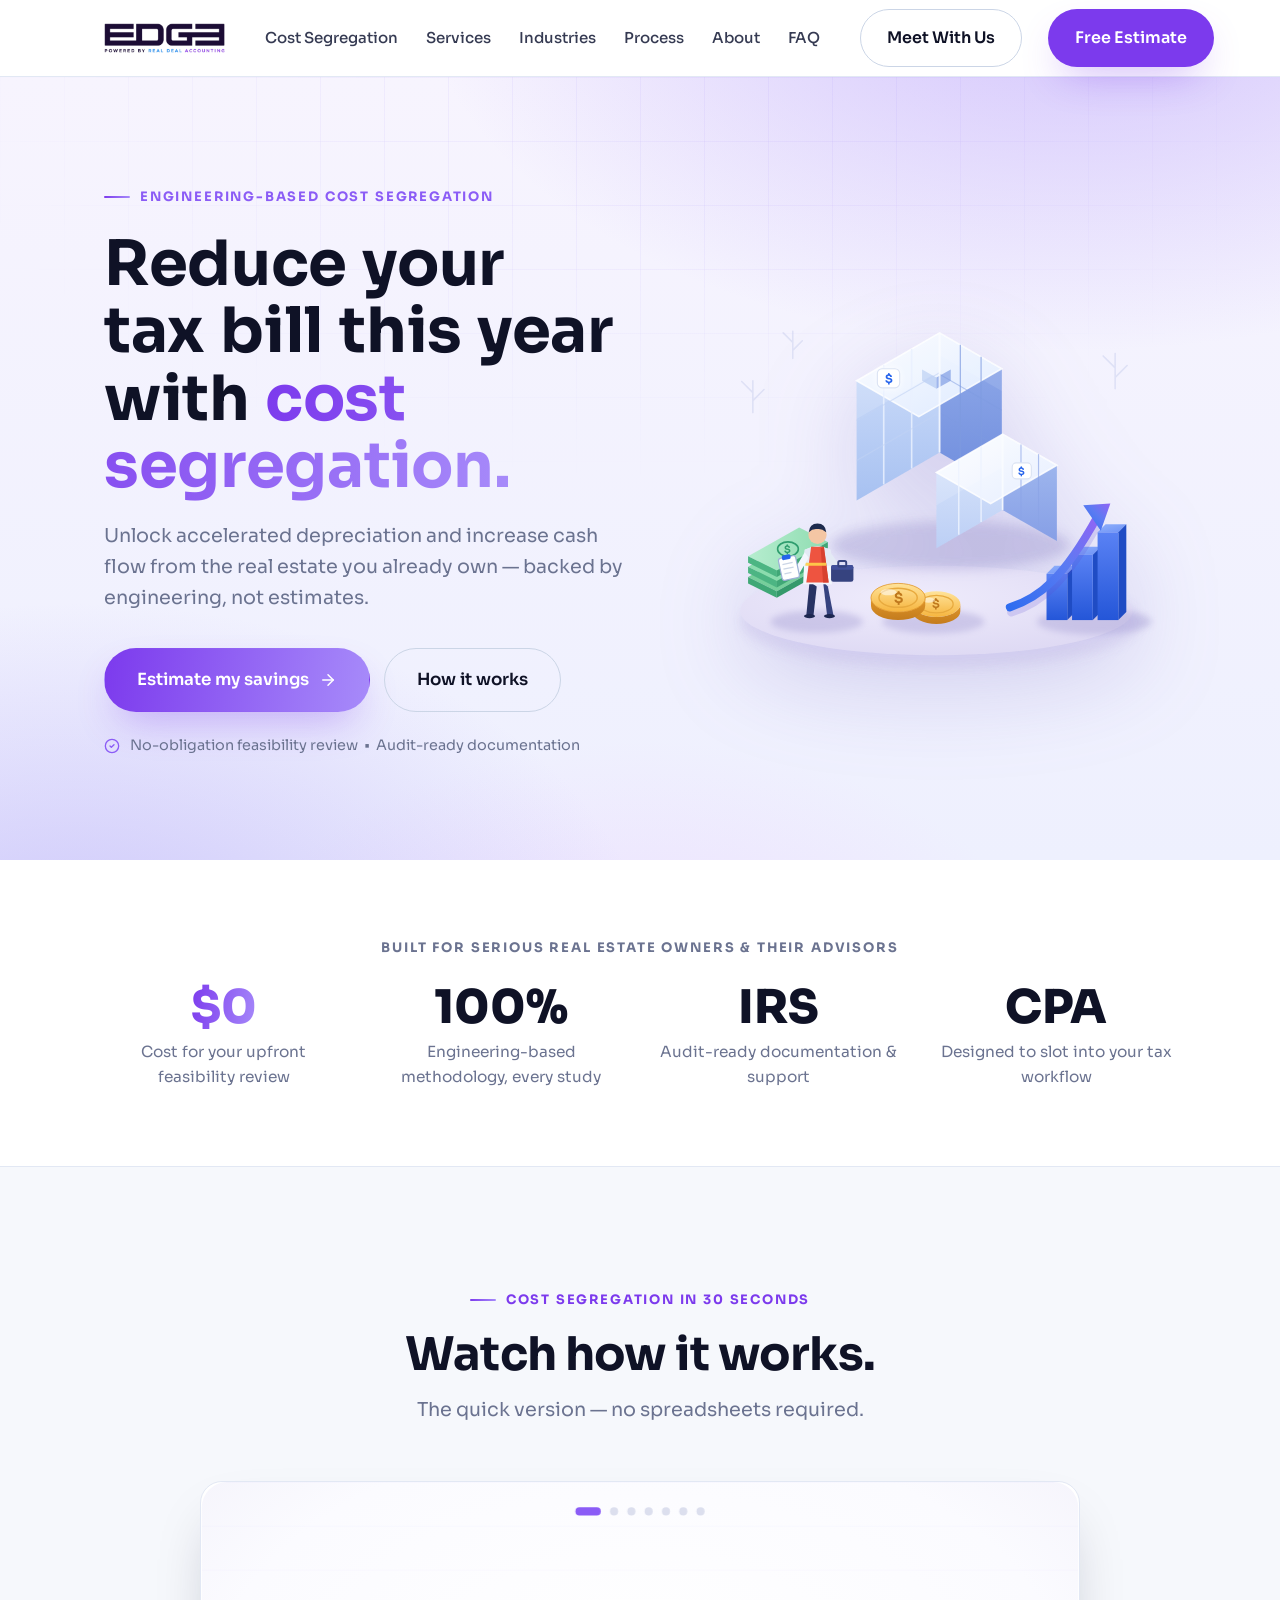
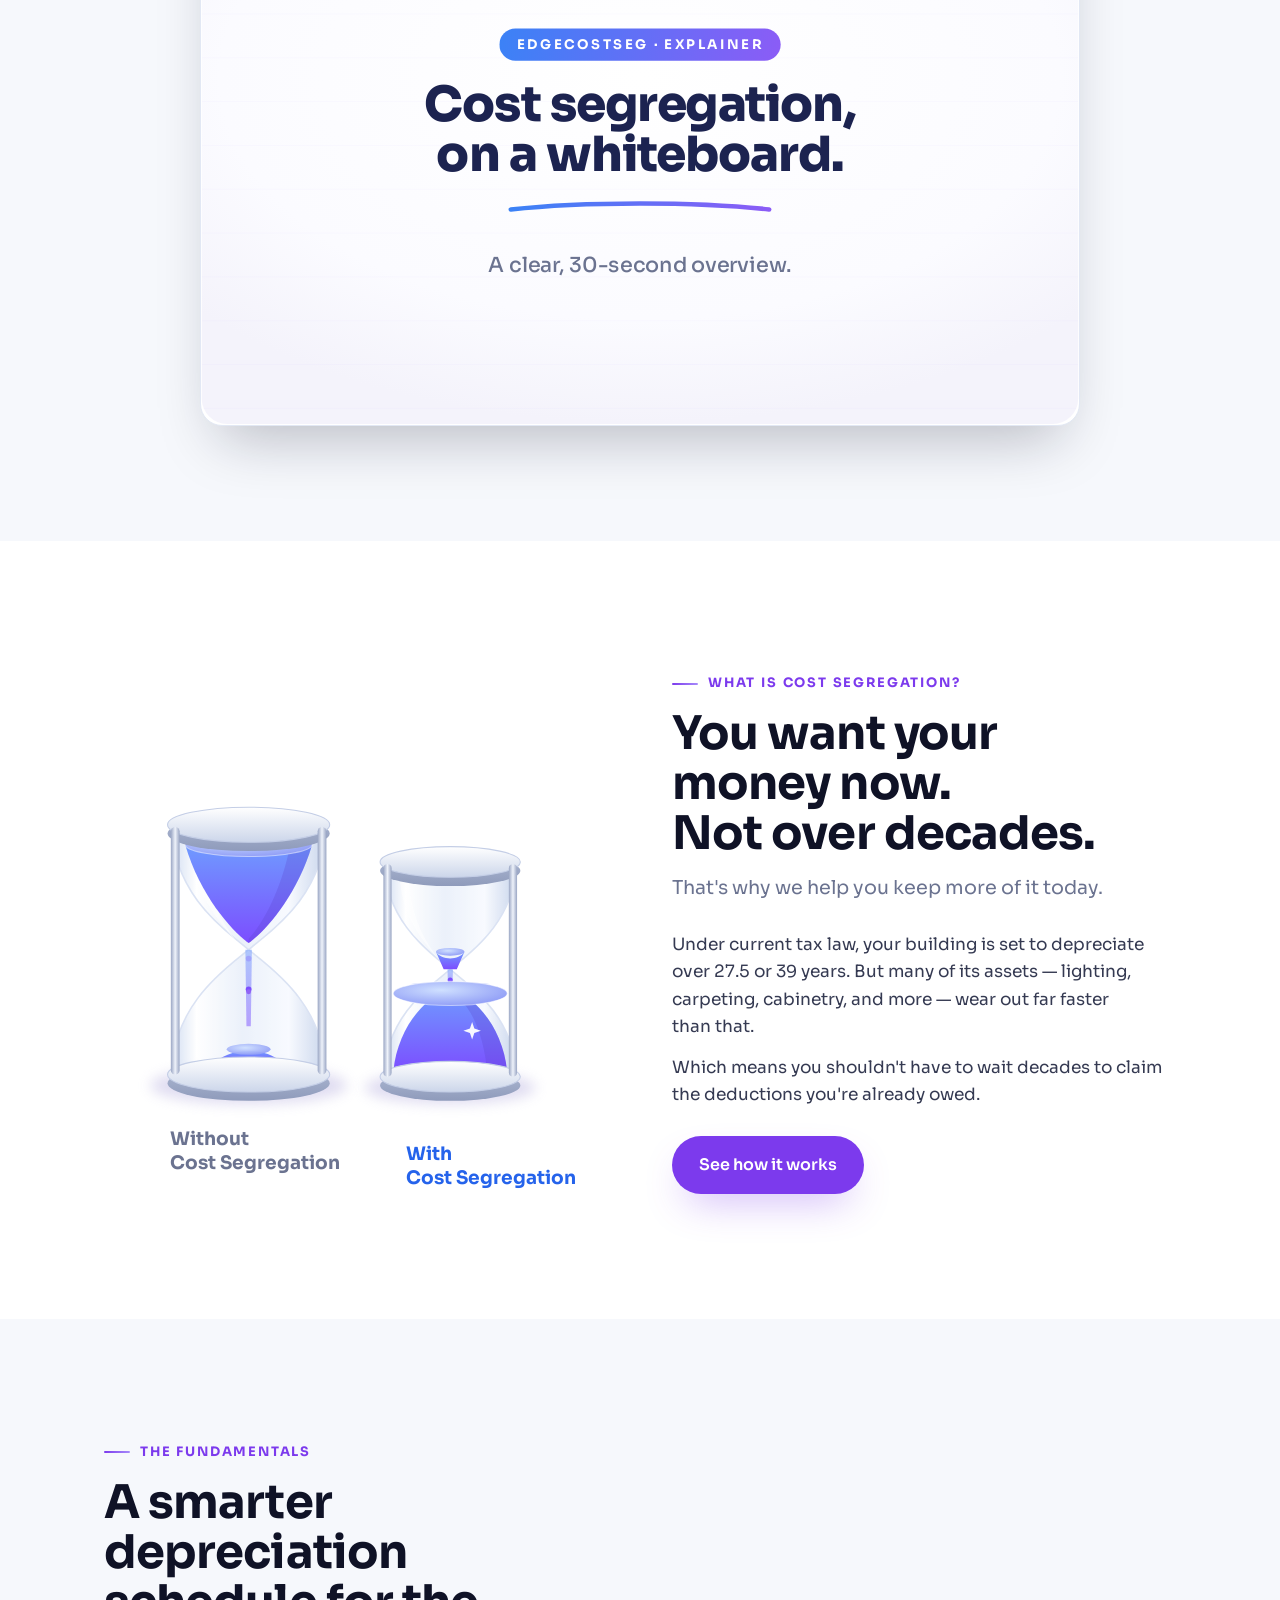
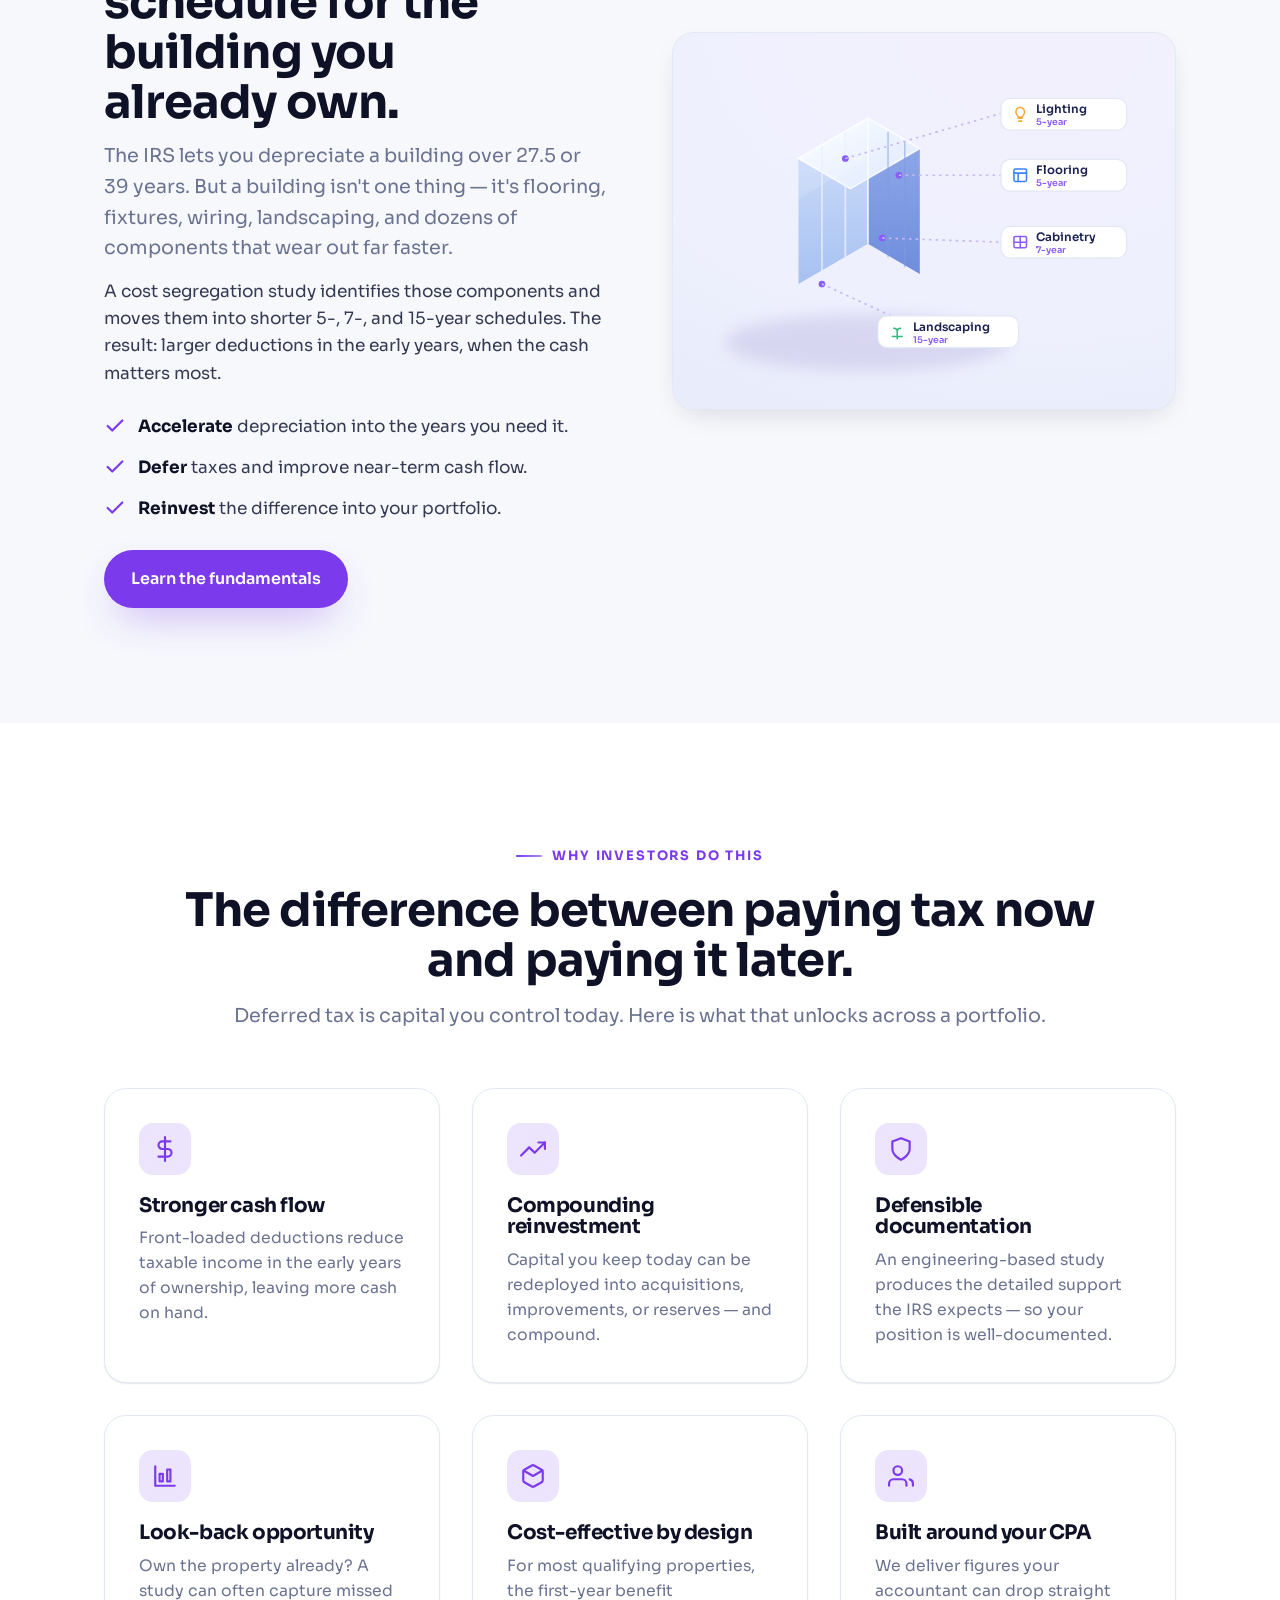
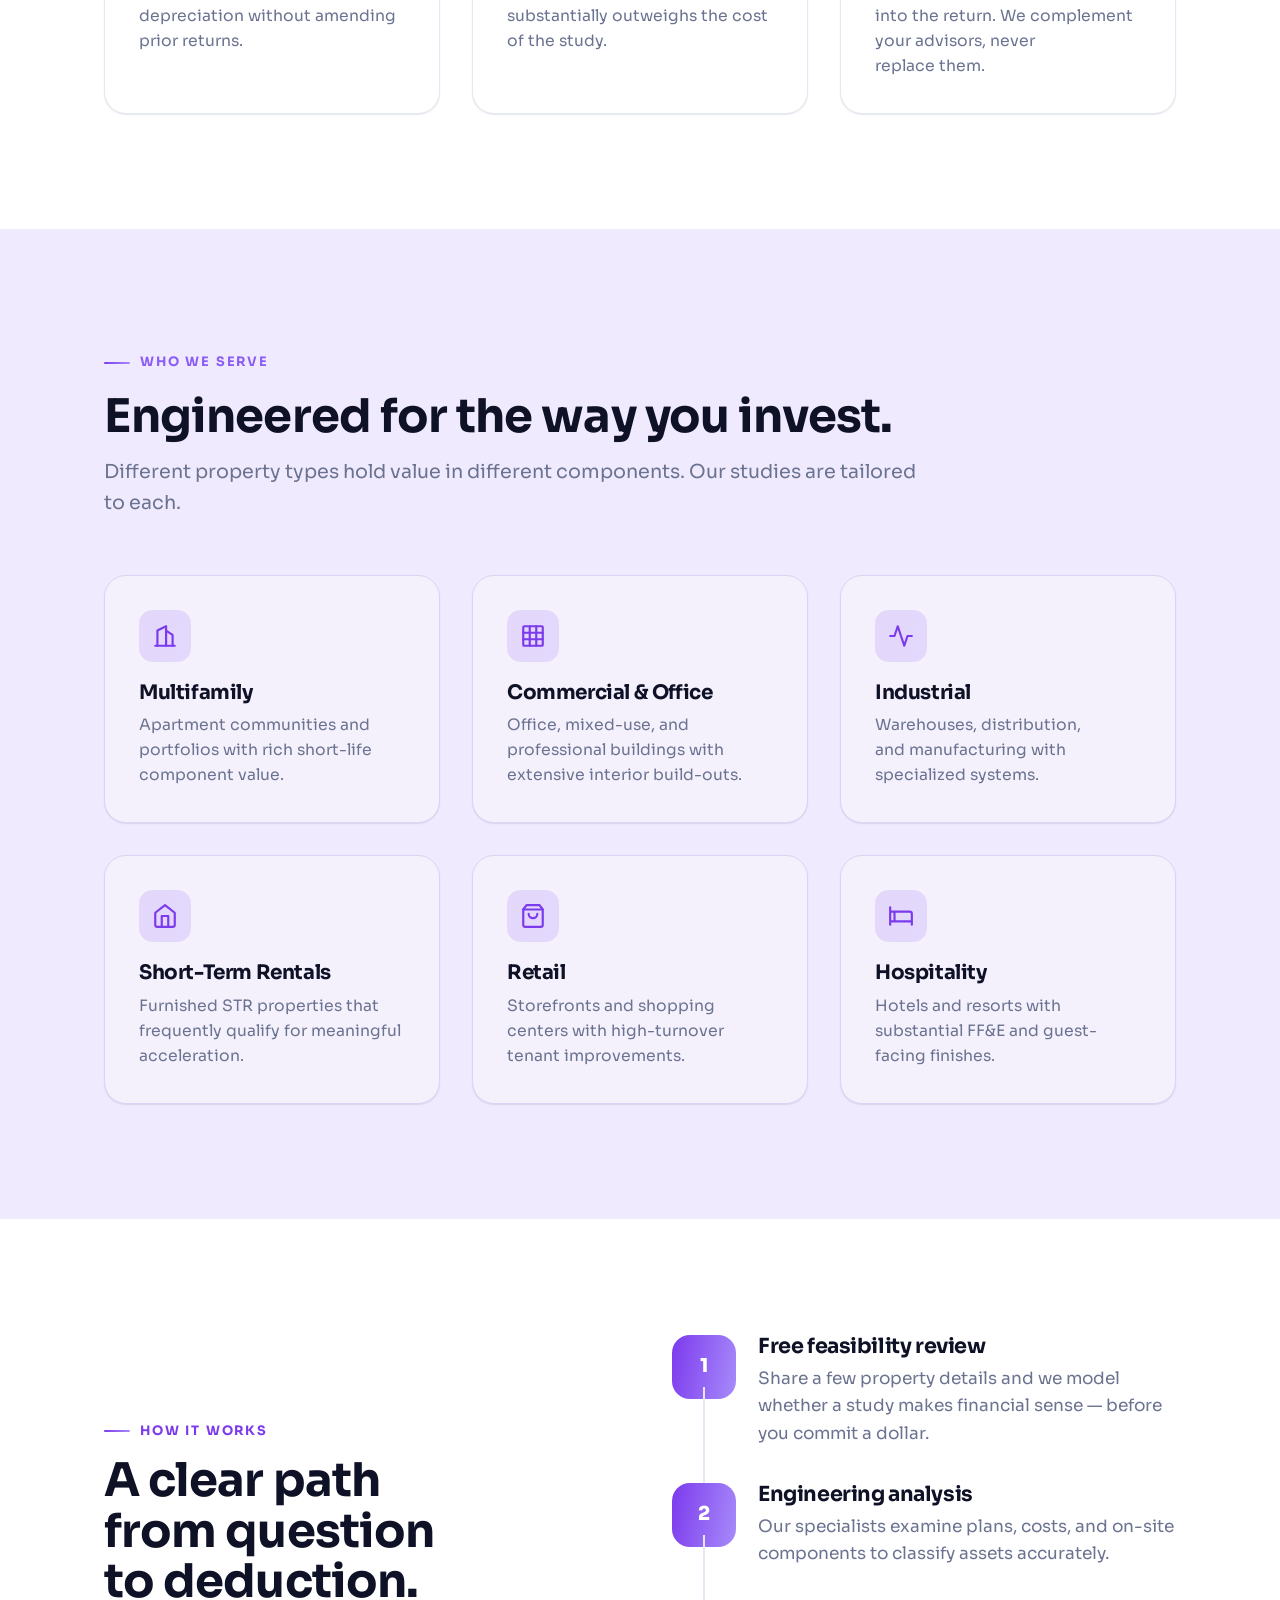
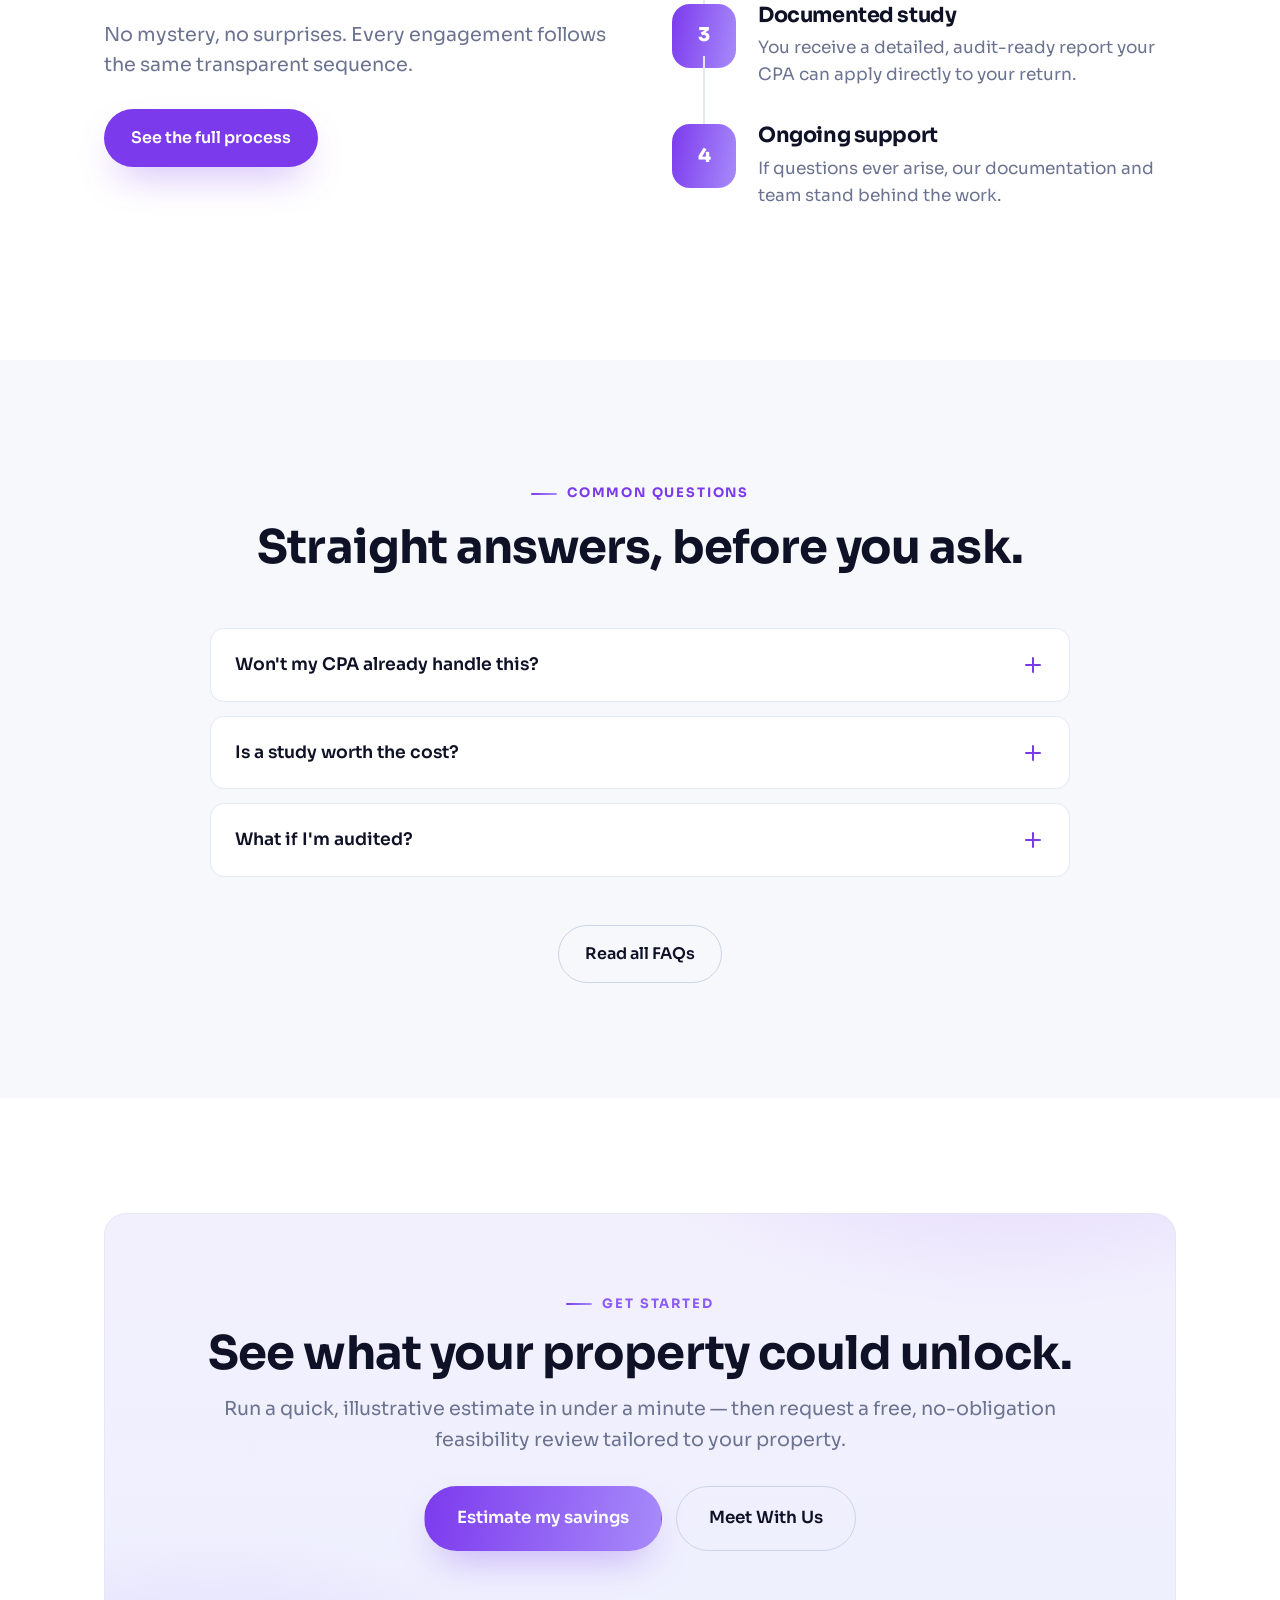
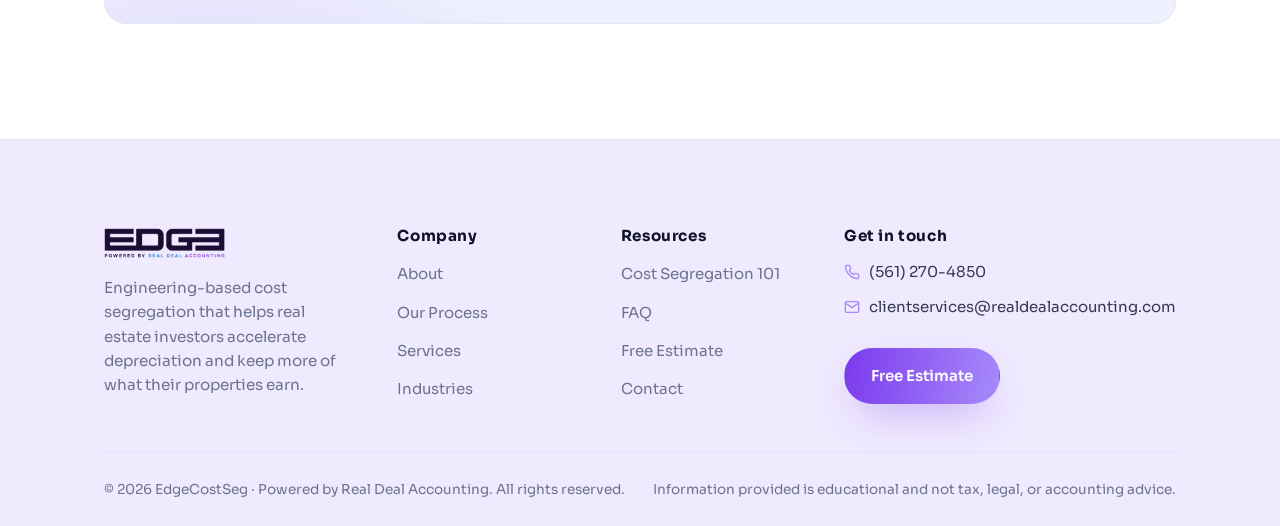
==== commit 0165f7cd: "Update index.html" ====
--- a/index.html
+++ b/index.html
@@ -1,6 +1,7 @@
 <!DOCTYPE html>
 <html lang="en">
 <head>
+   <link rel="icon" type="image/png" href="assets/favicon.png">
   <meta charset="UTF-8" />
   <meta name="viewport" content="width=device-width, initial-scale=1.0" />
   <title>EdgeCostSeg — Engineering-Based Cost Segregation for Real Estate Investors</title>
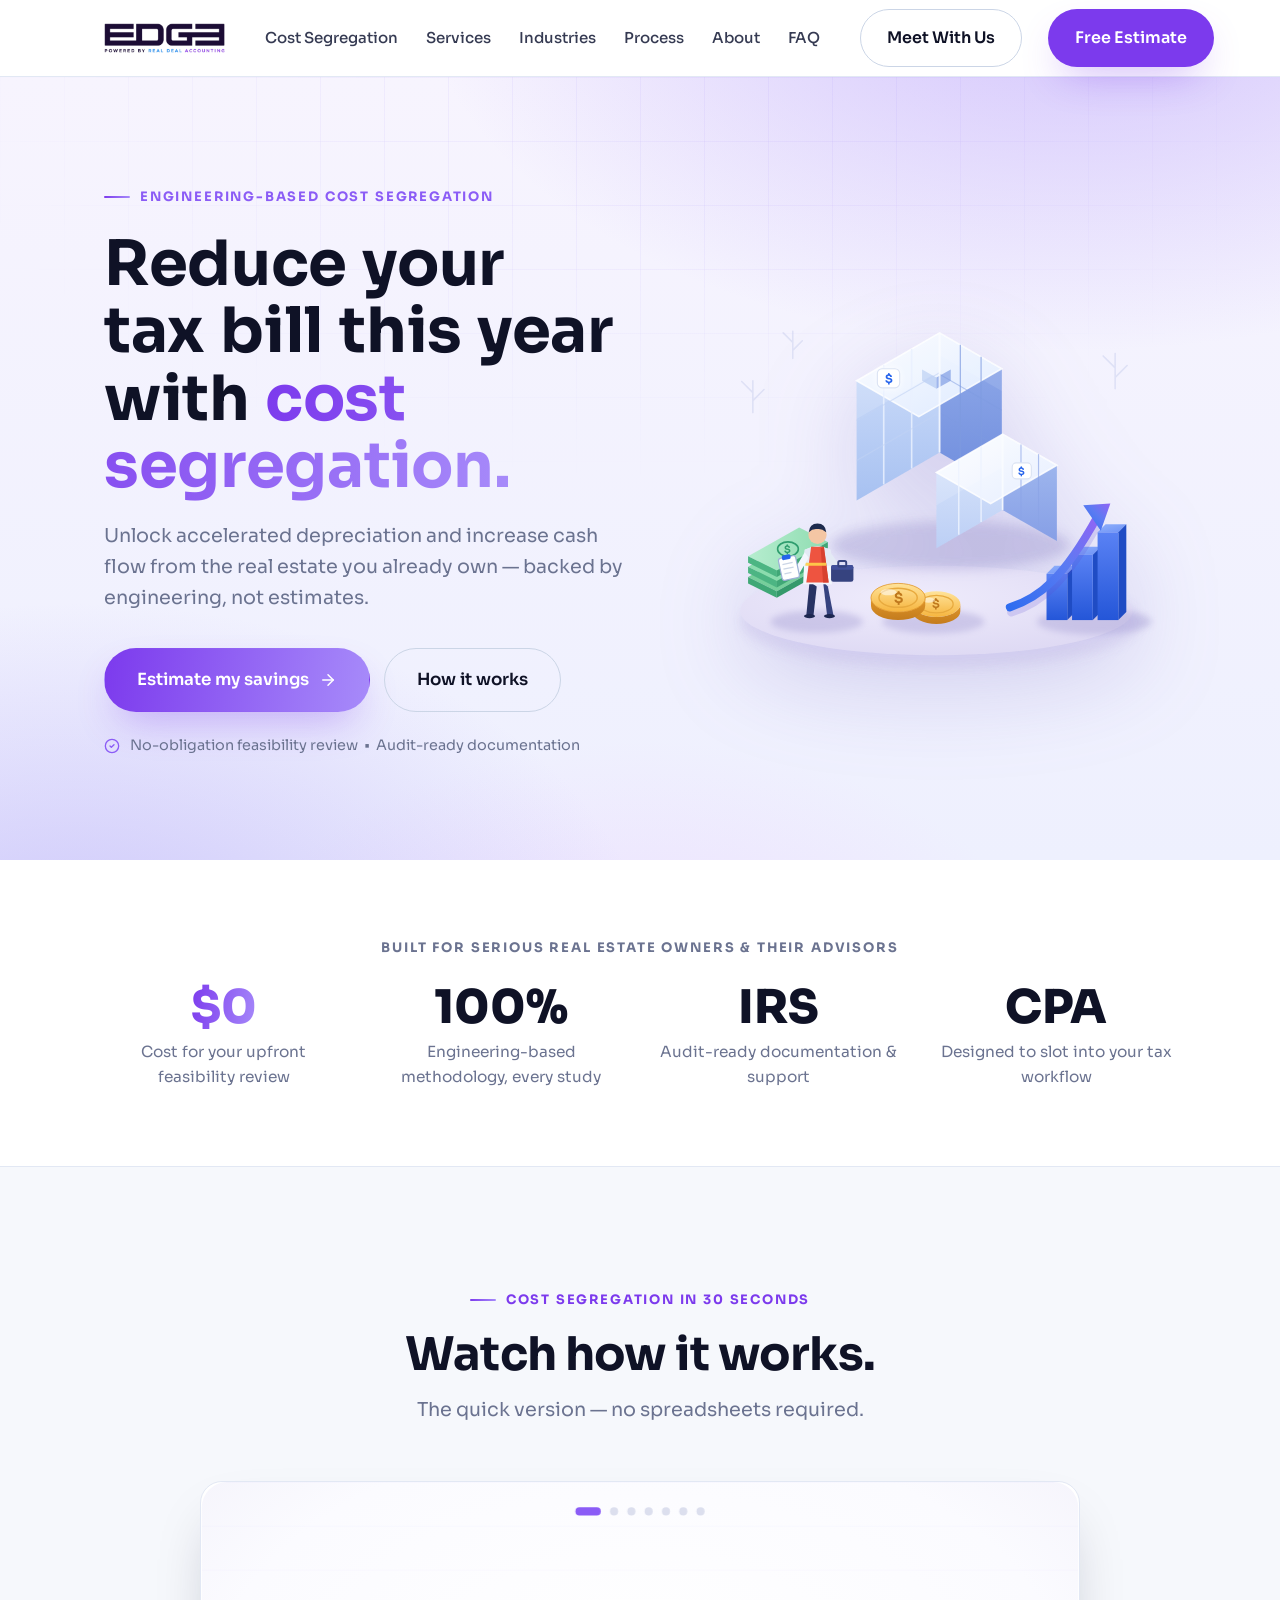
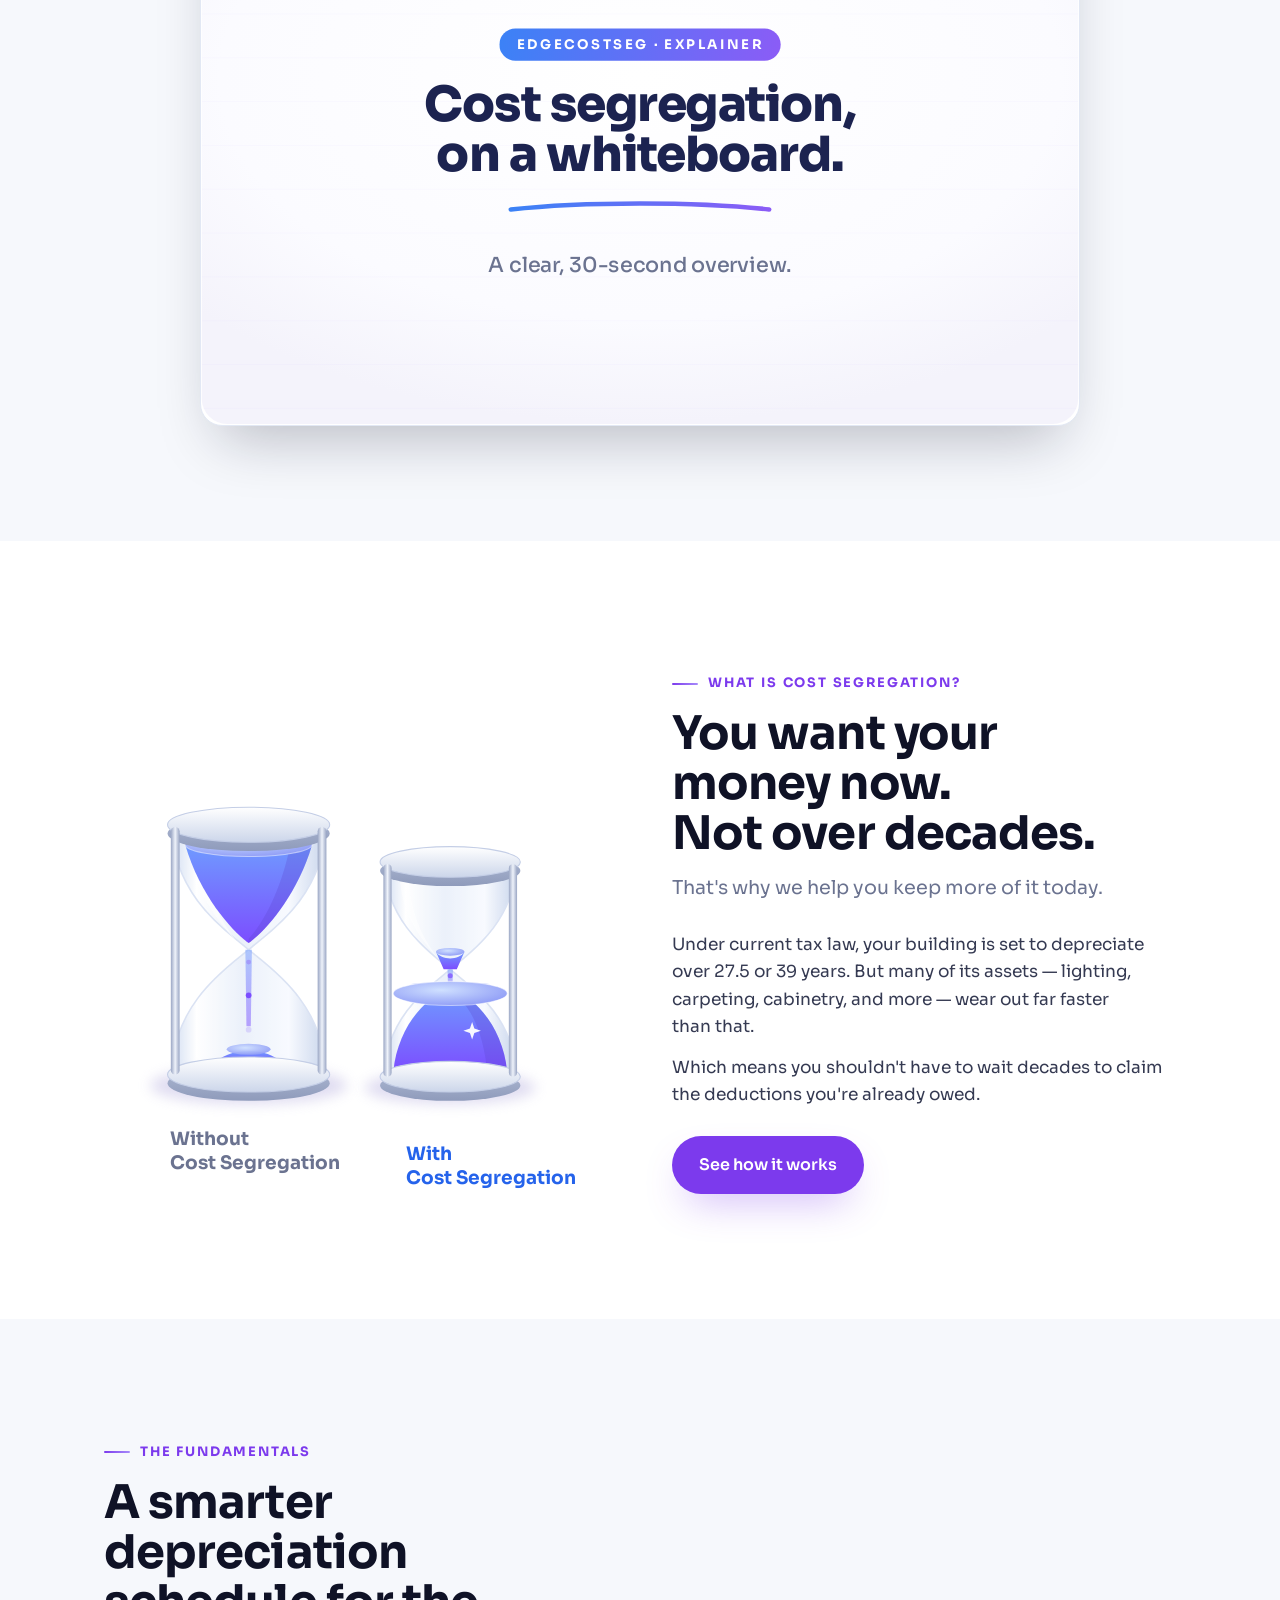
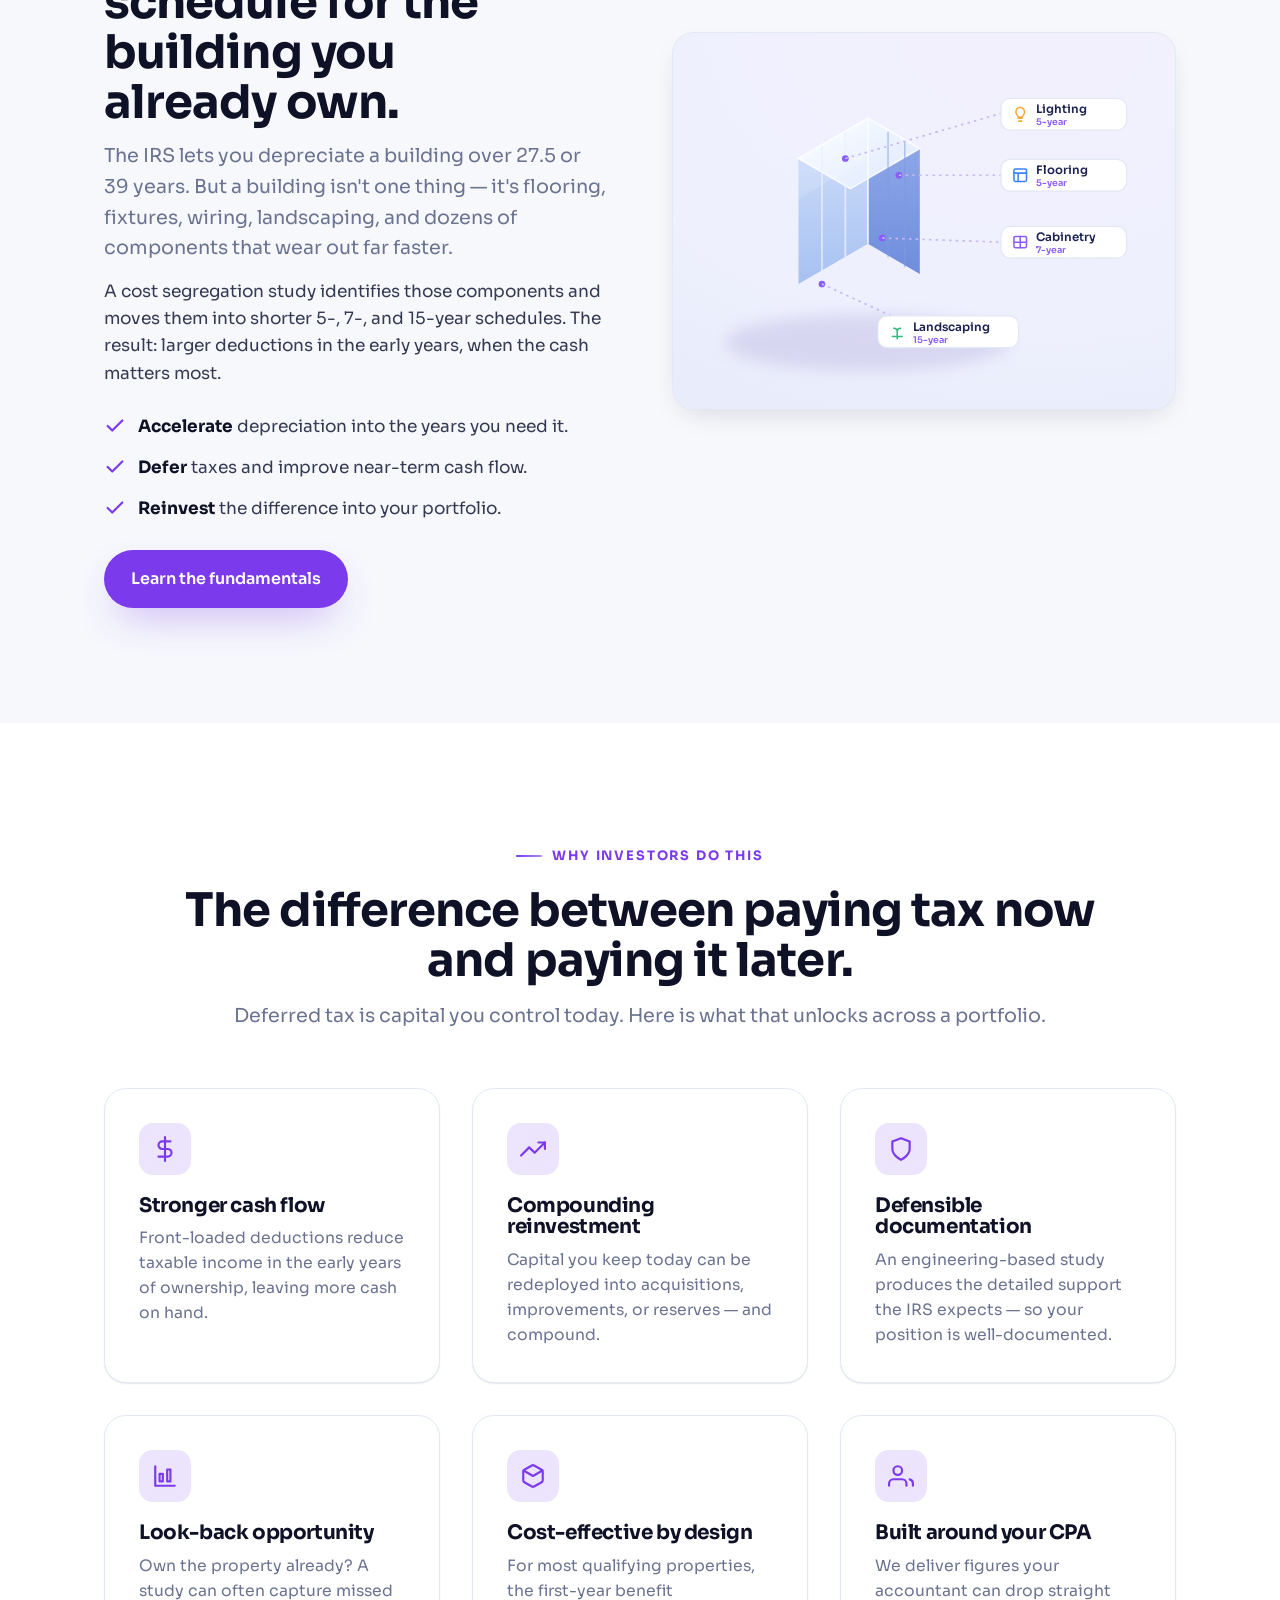
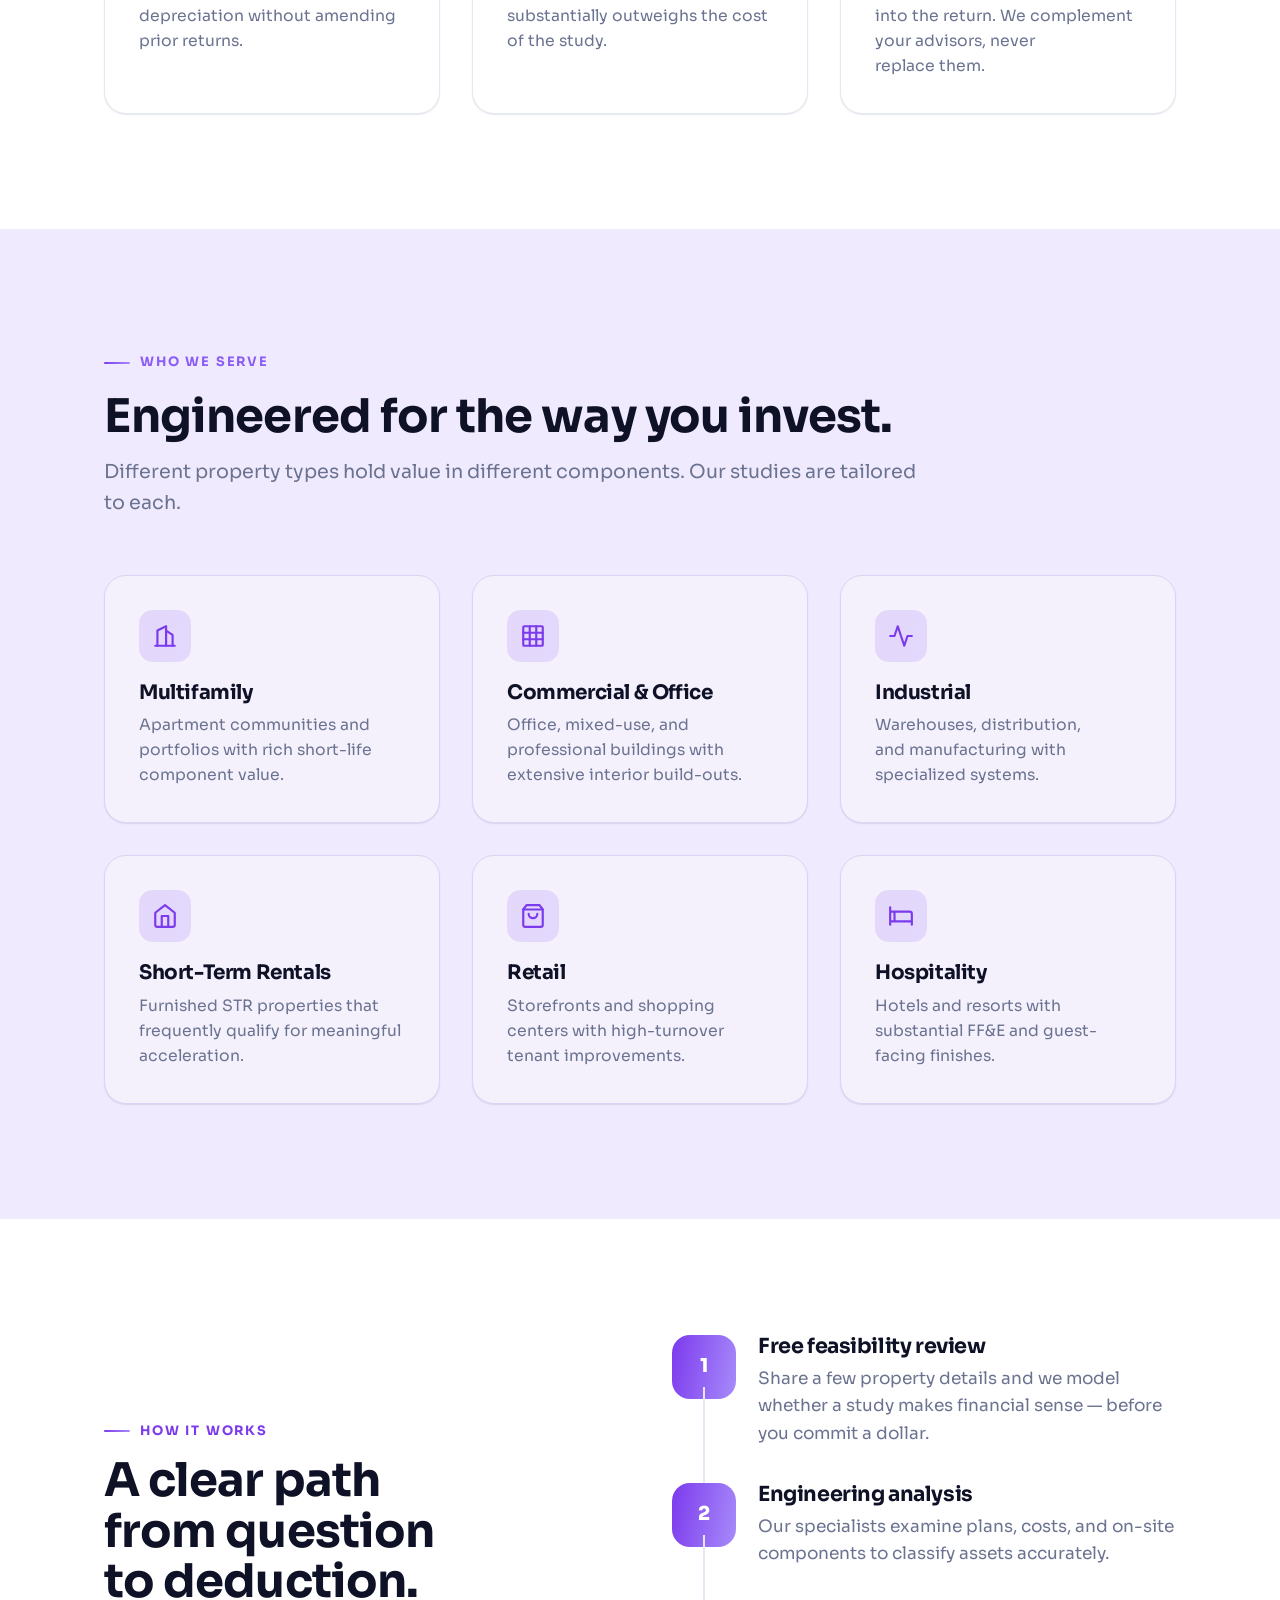
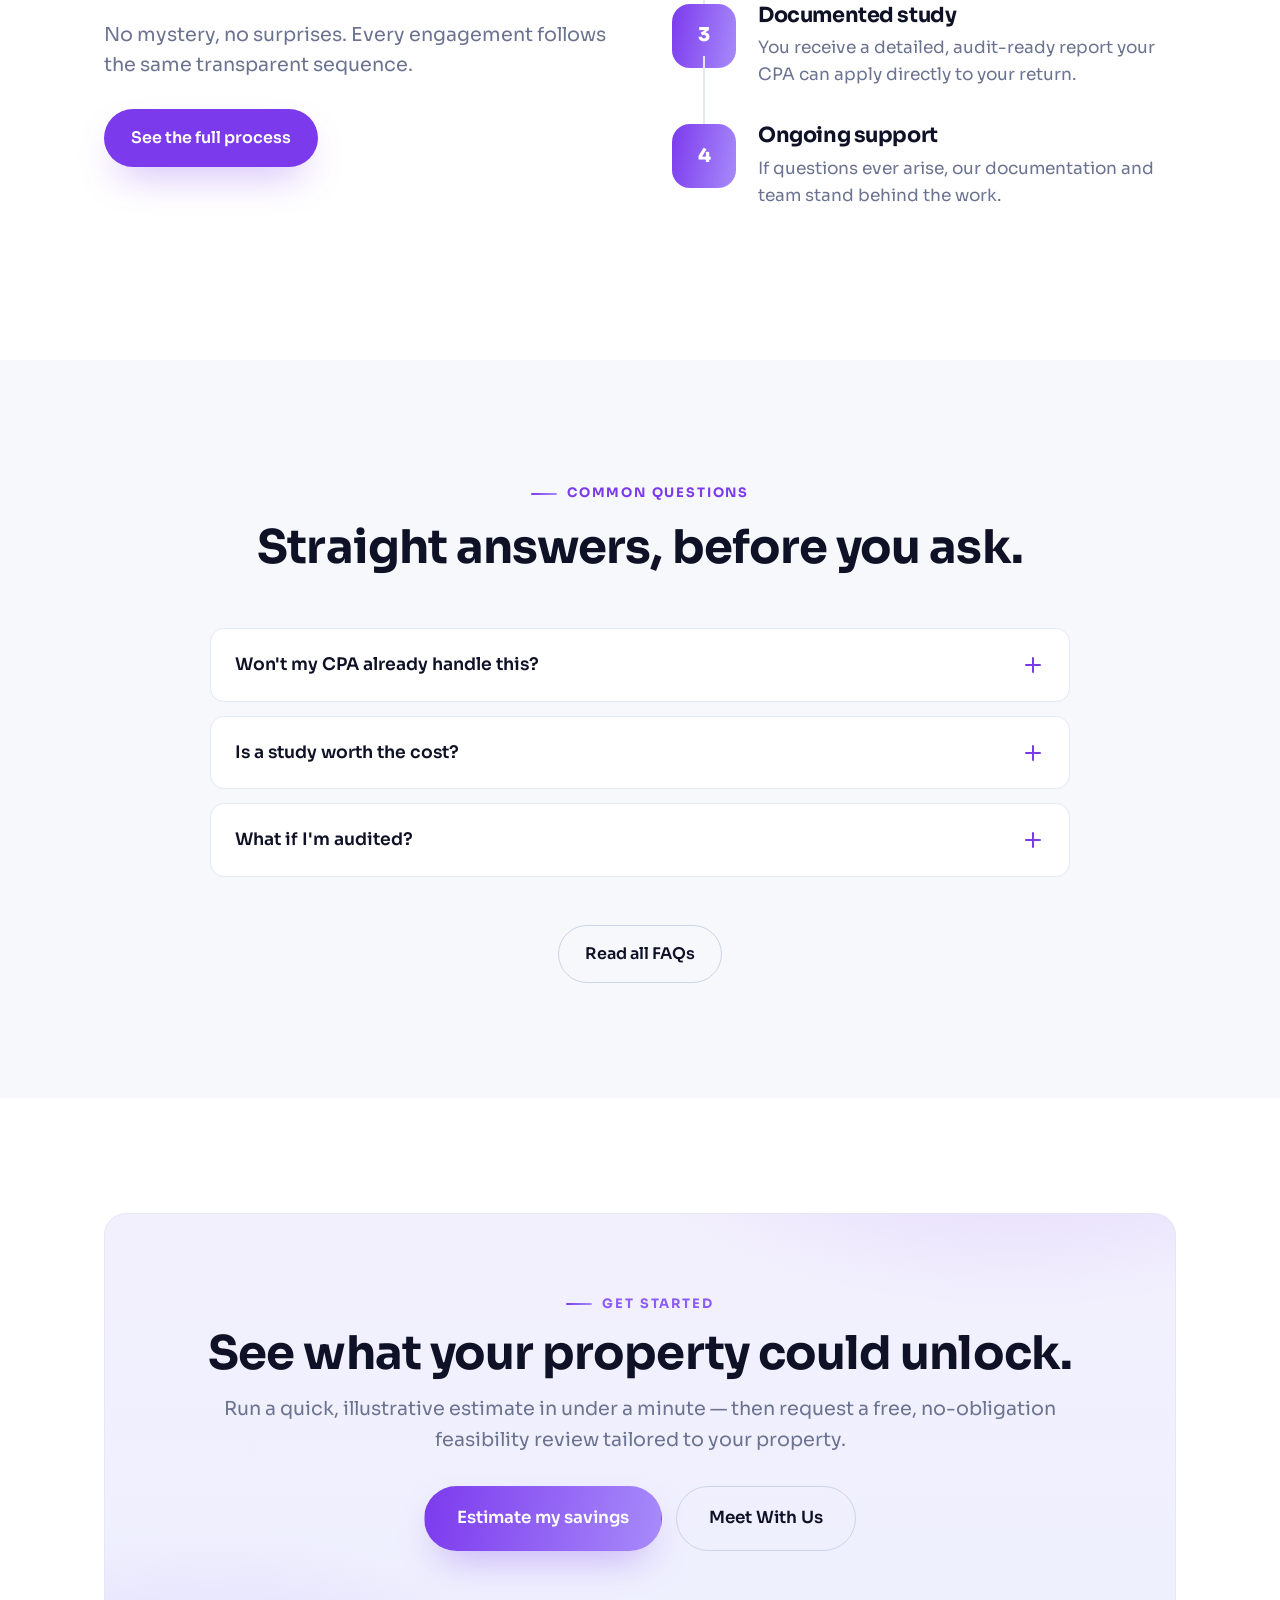
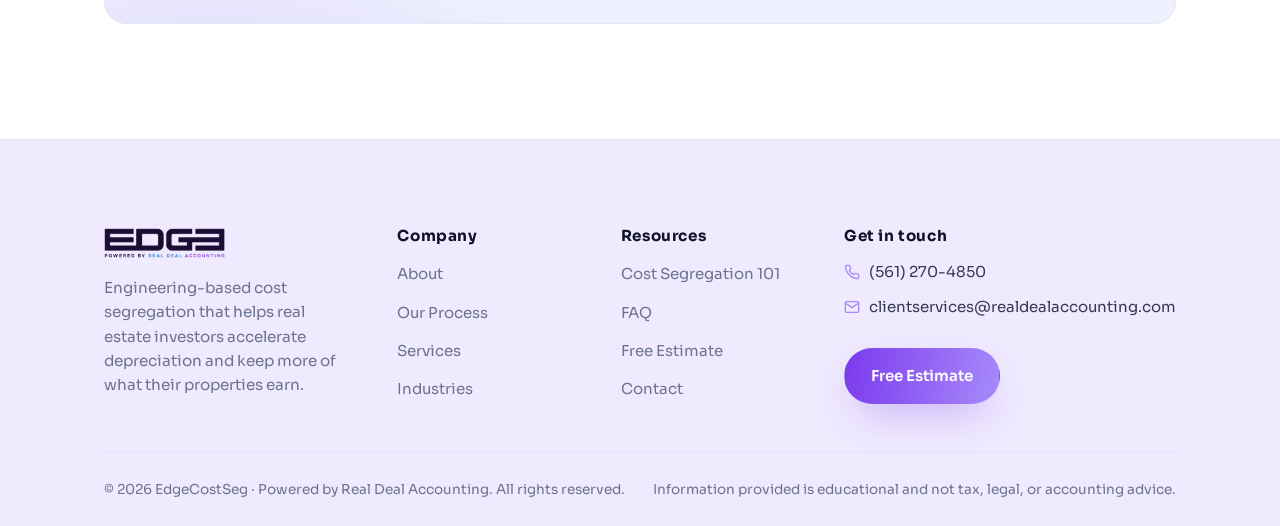
==== commit b4c16f05: "Update index.html" ====
--- a/index.html
+++ b/index.html
@@ -1,7 +1,7 @@
 <!DOCTYPE html>
 <html lang="en">
 <head>
-   <link rel="icon" type="image/png" href="assets/favicon.png">
+<link rel="icon" type="image/png" href="assets/favicon.png">
   <meta charset="UTF-8" />
   <meta name="viewport" content="width=device-width, initial-scale=1.0" />
   <title>EdgeCostSeg — Engineering-Based Cost Segregation for Real Estate Investors</title>
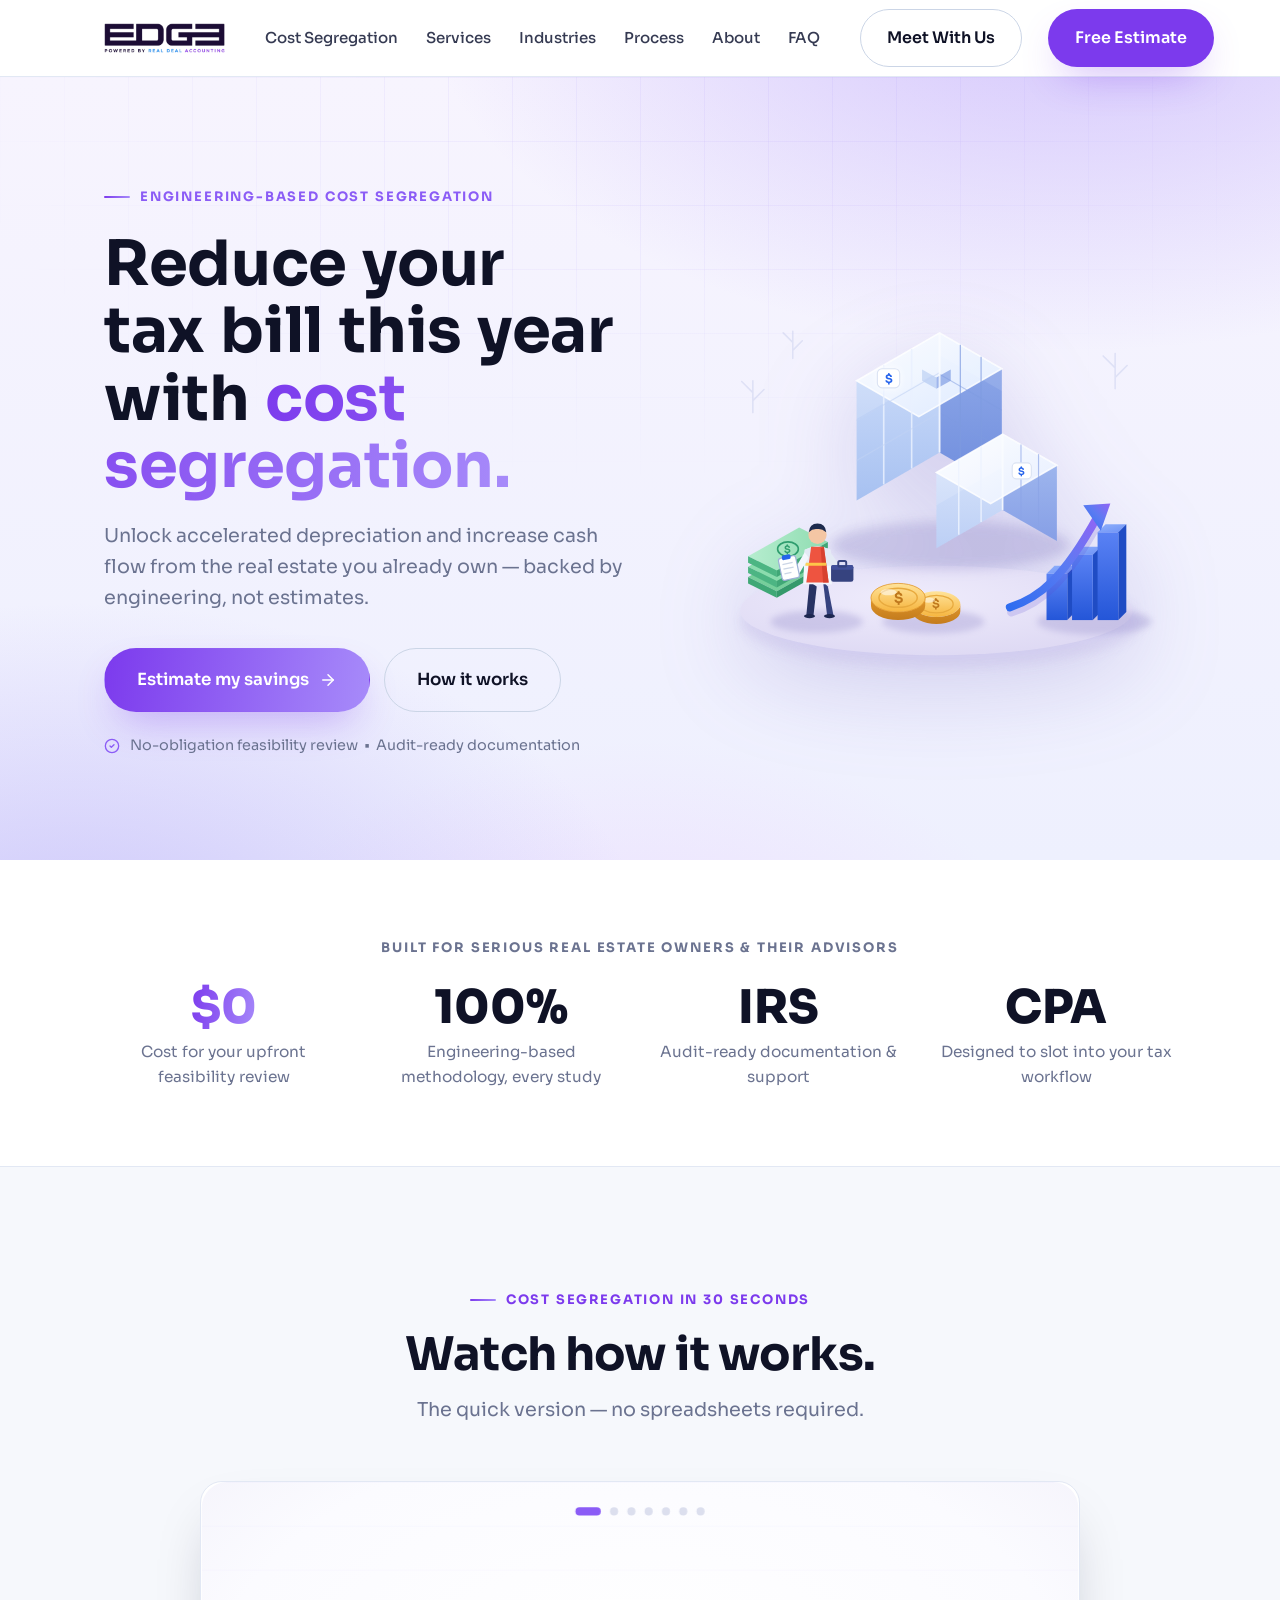
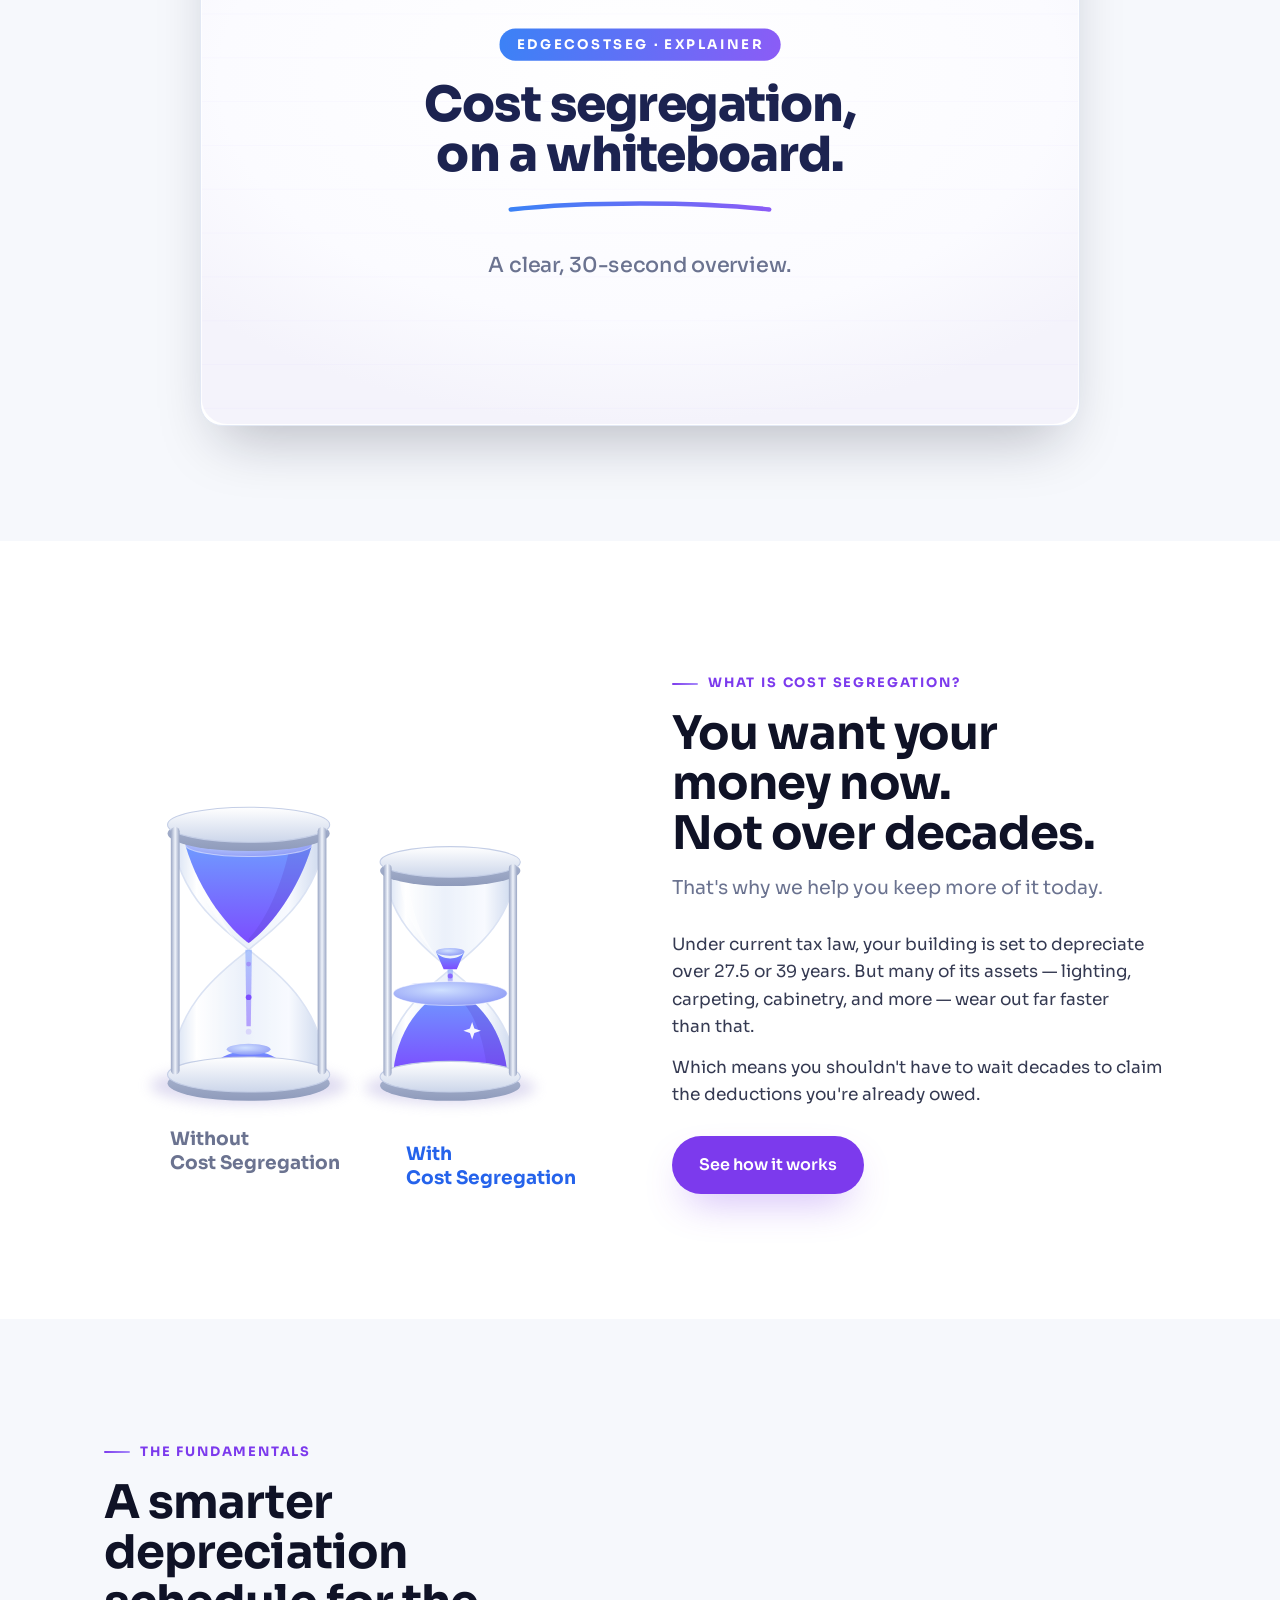
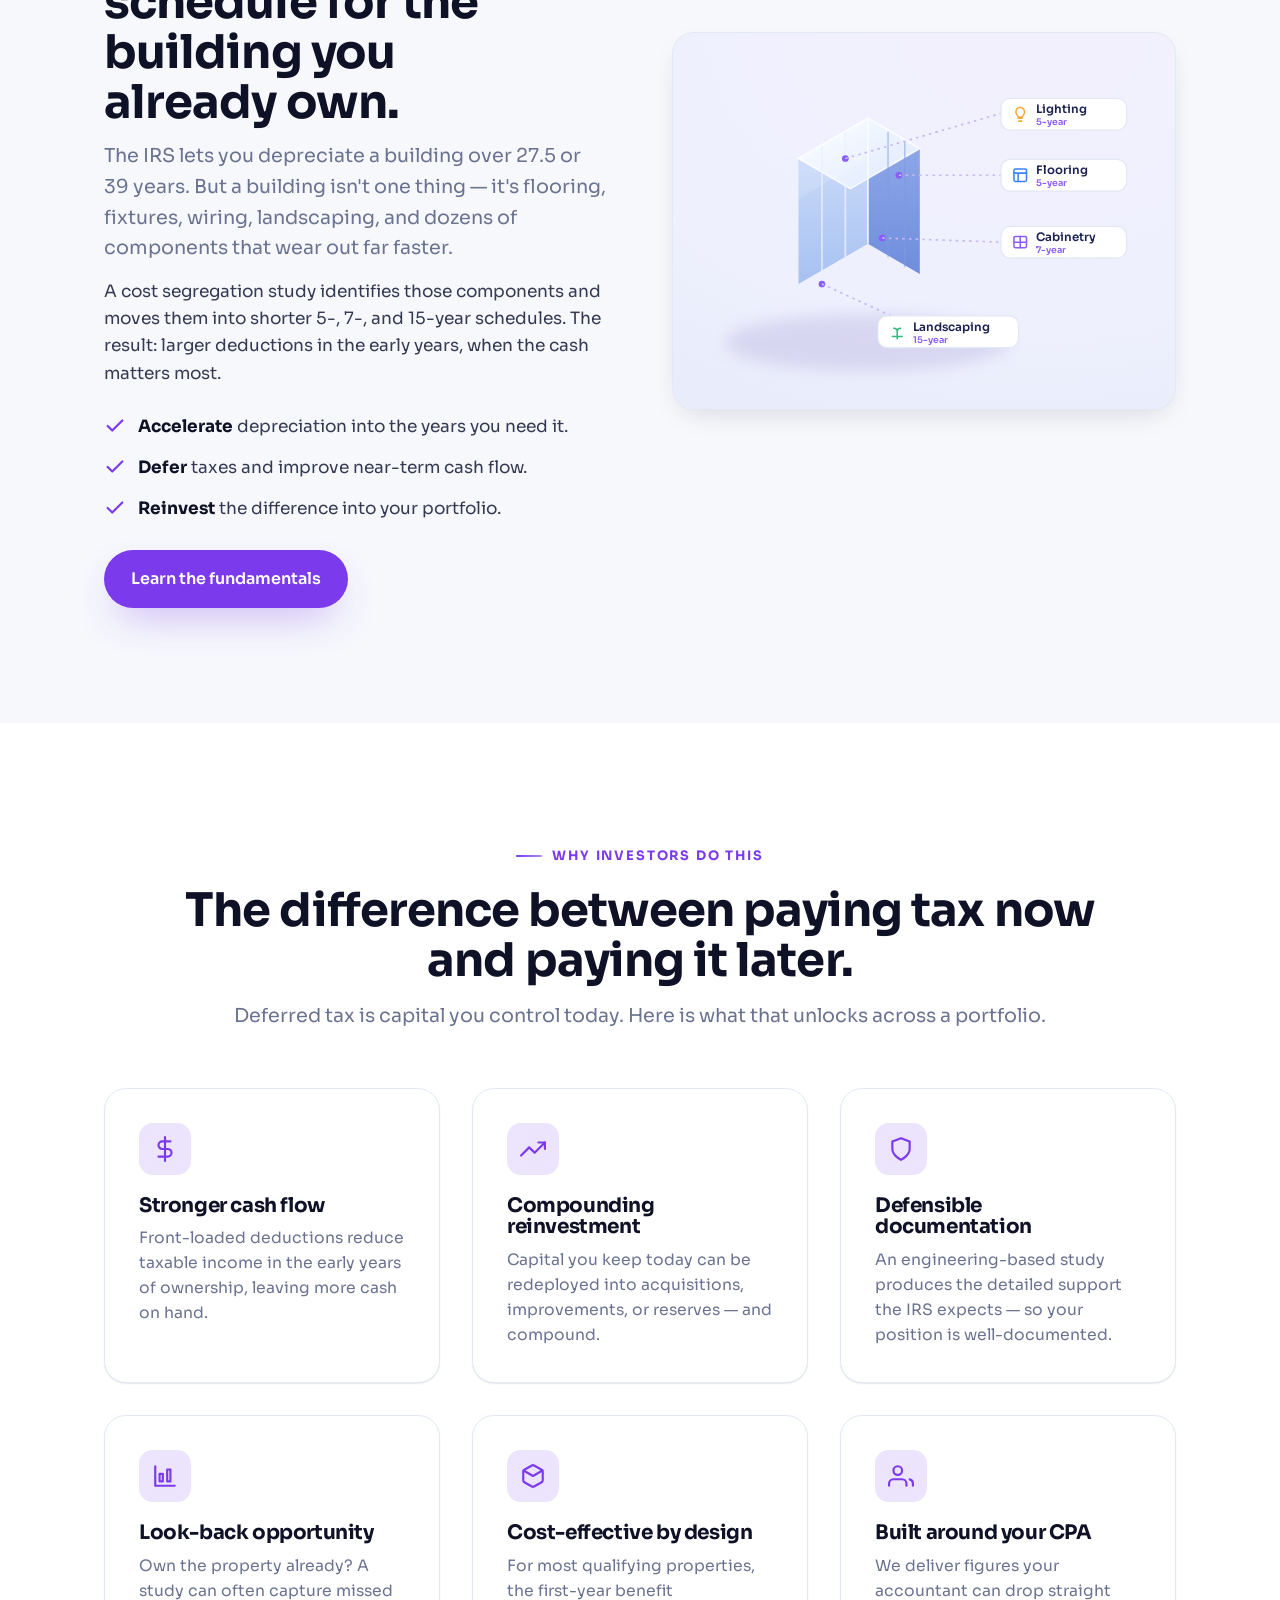
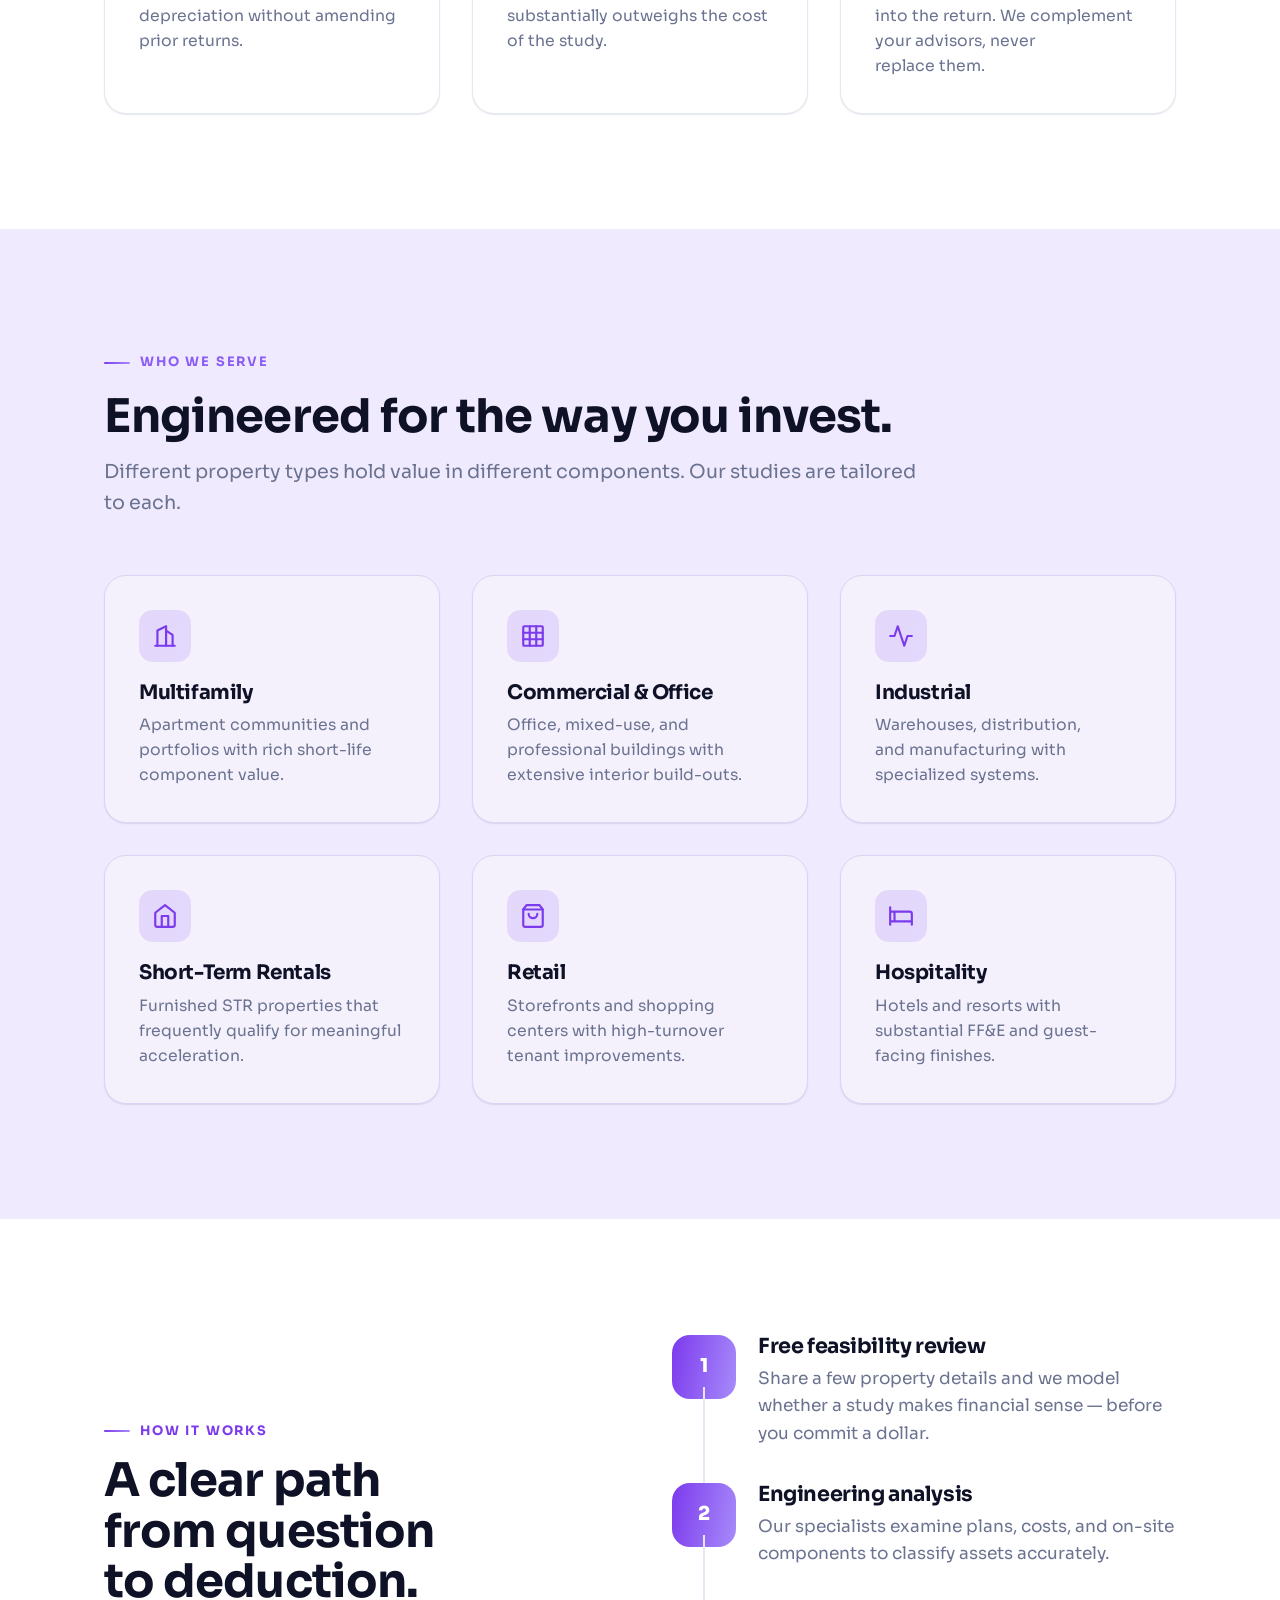
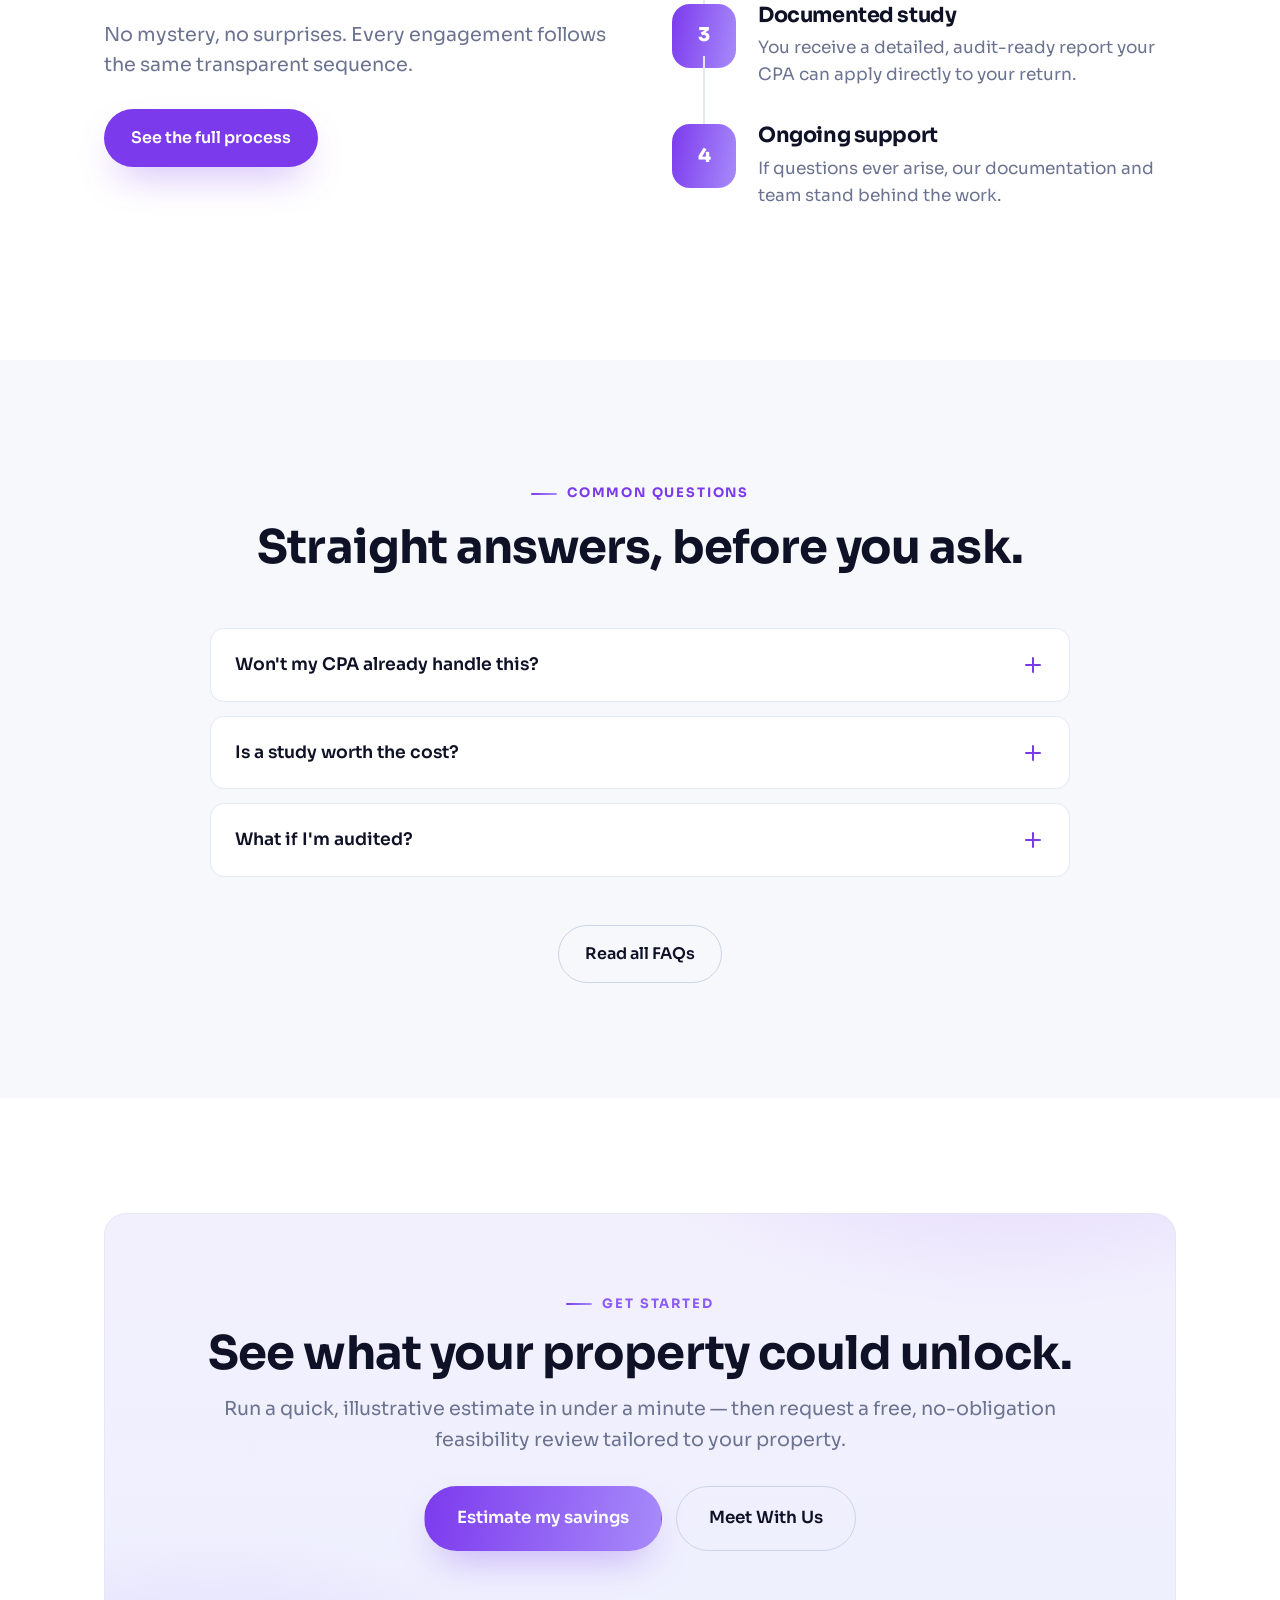
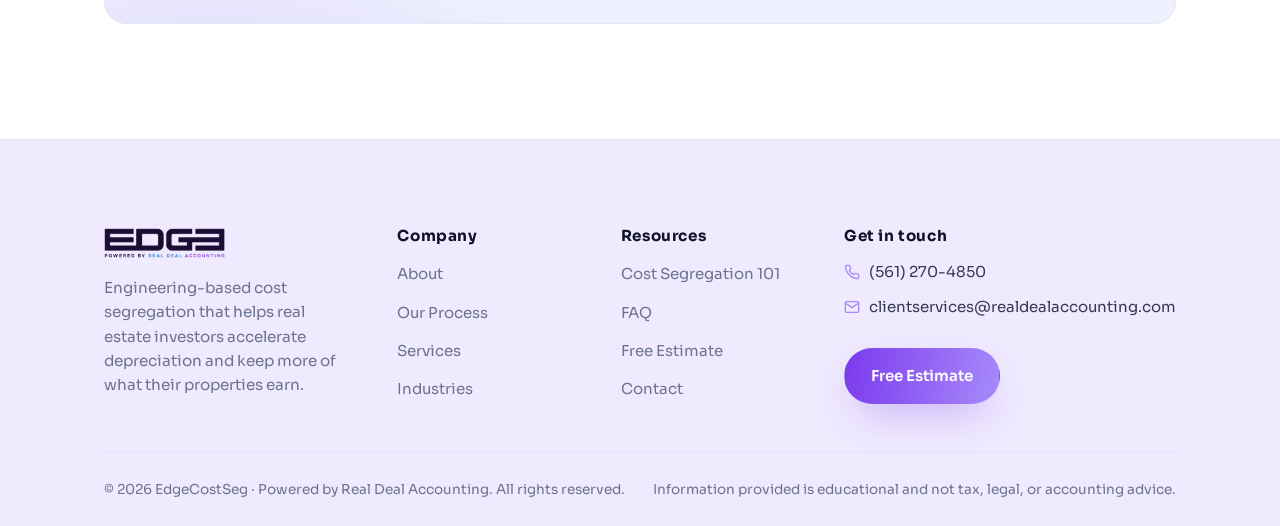
==== commit 886f40f1: "Update index.html" ====
--- a/index.html
+++ b/index.html
@@ -1,7 +1,7 @@
 <!DOCTYPE html>
 <html lang="en">
 <head>
-<link rel="icon" type="image/png" href="assets/favicon.png">
+  <link rel="icon" type="image/png" href="assets/favicon.png">
   <meta charset="UTF-8" />
   <meta name="viewport" content="width=device-width, initial-scale=1.0" />
   <title>EdgeCostSeg — Engineering-Based Cost Segregation for Real Estate Investors</title>
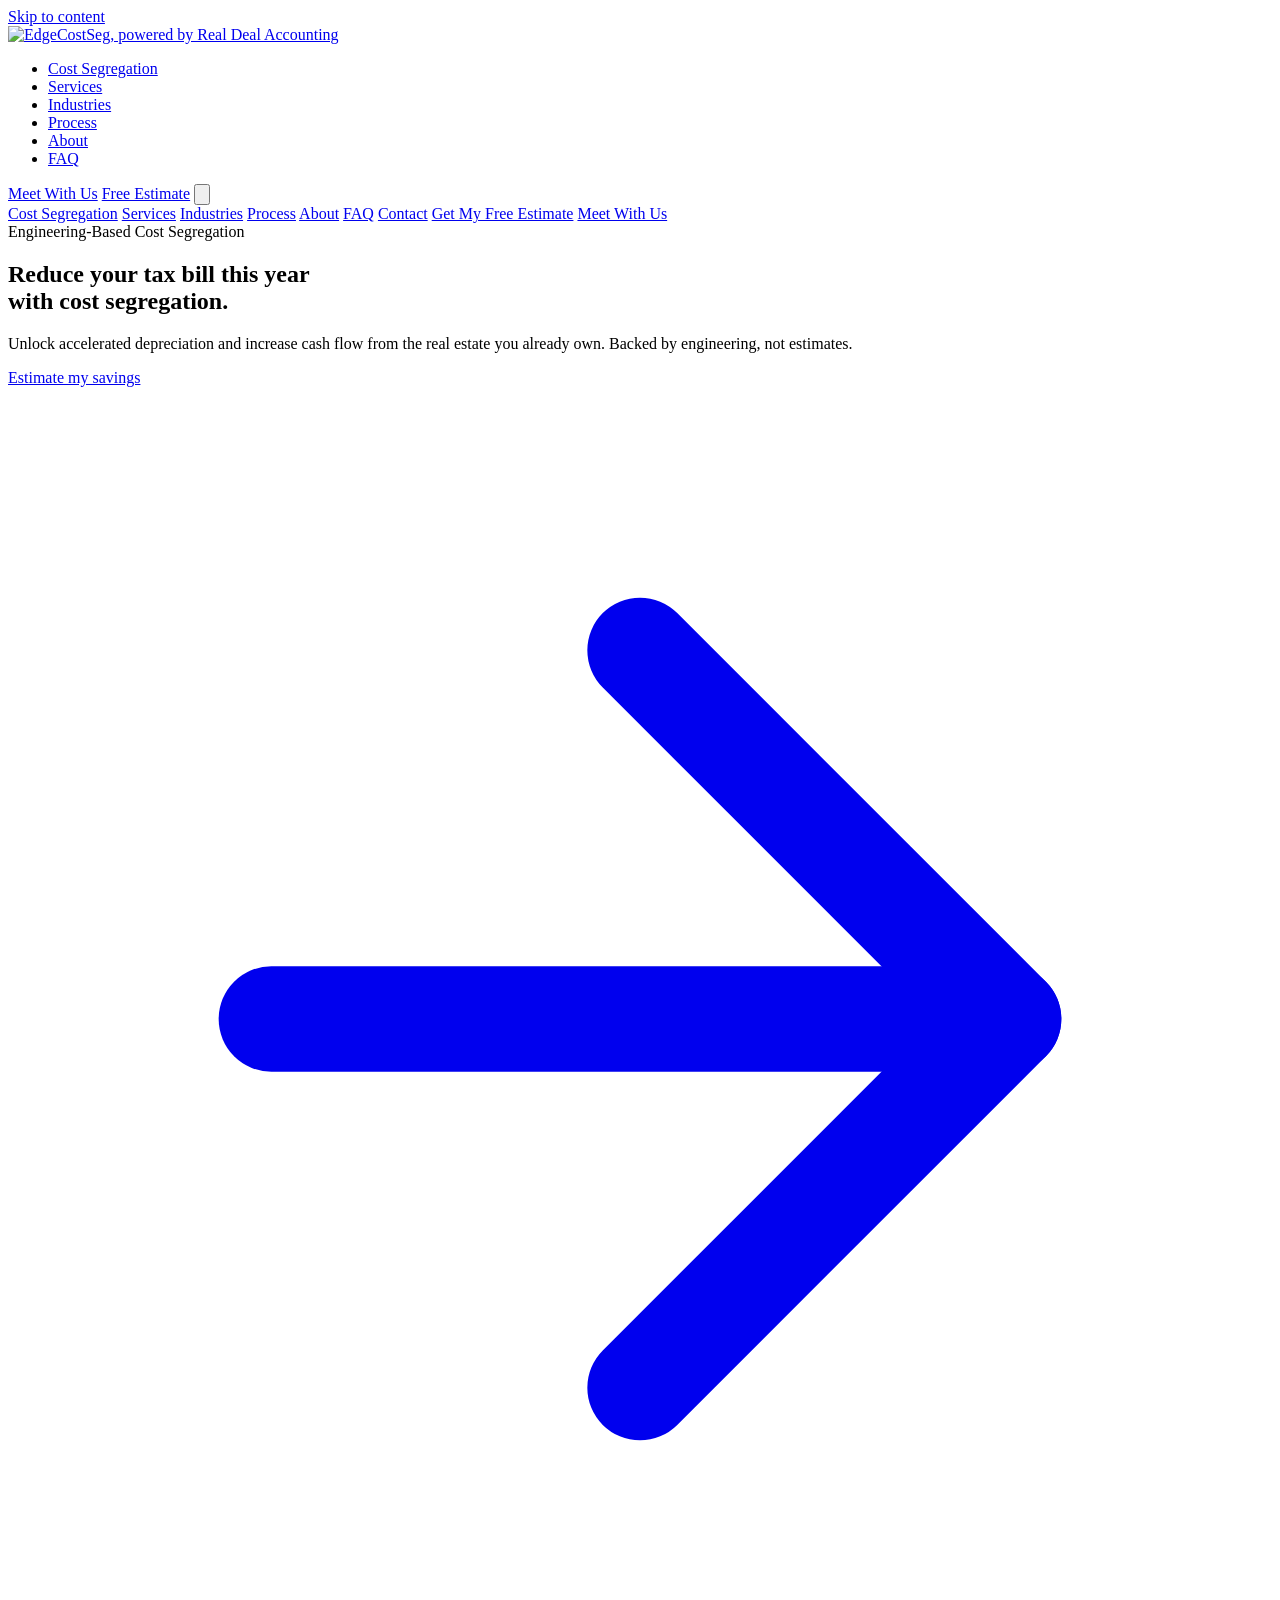
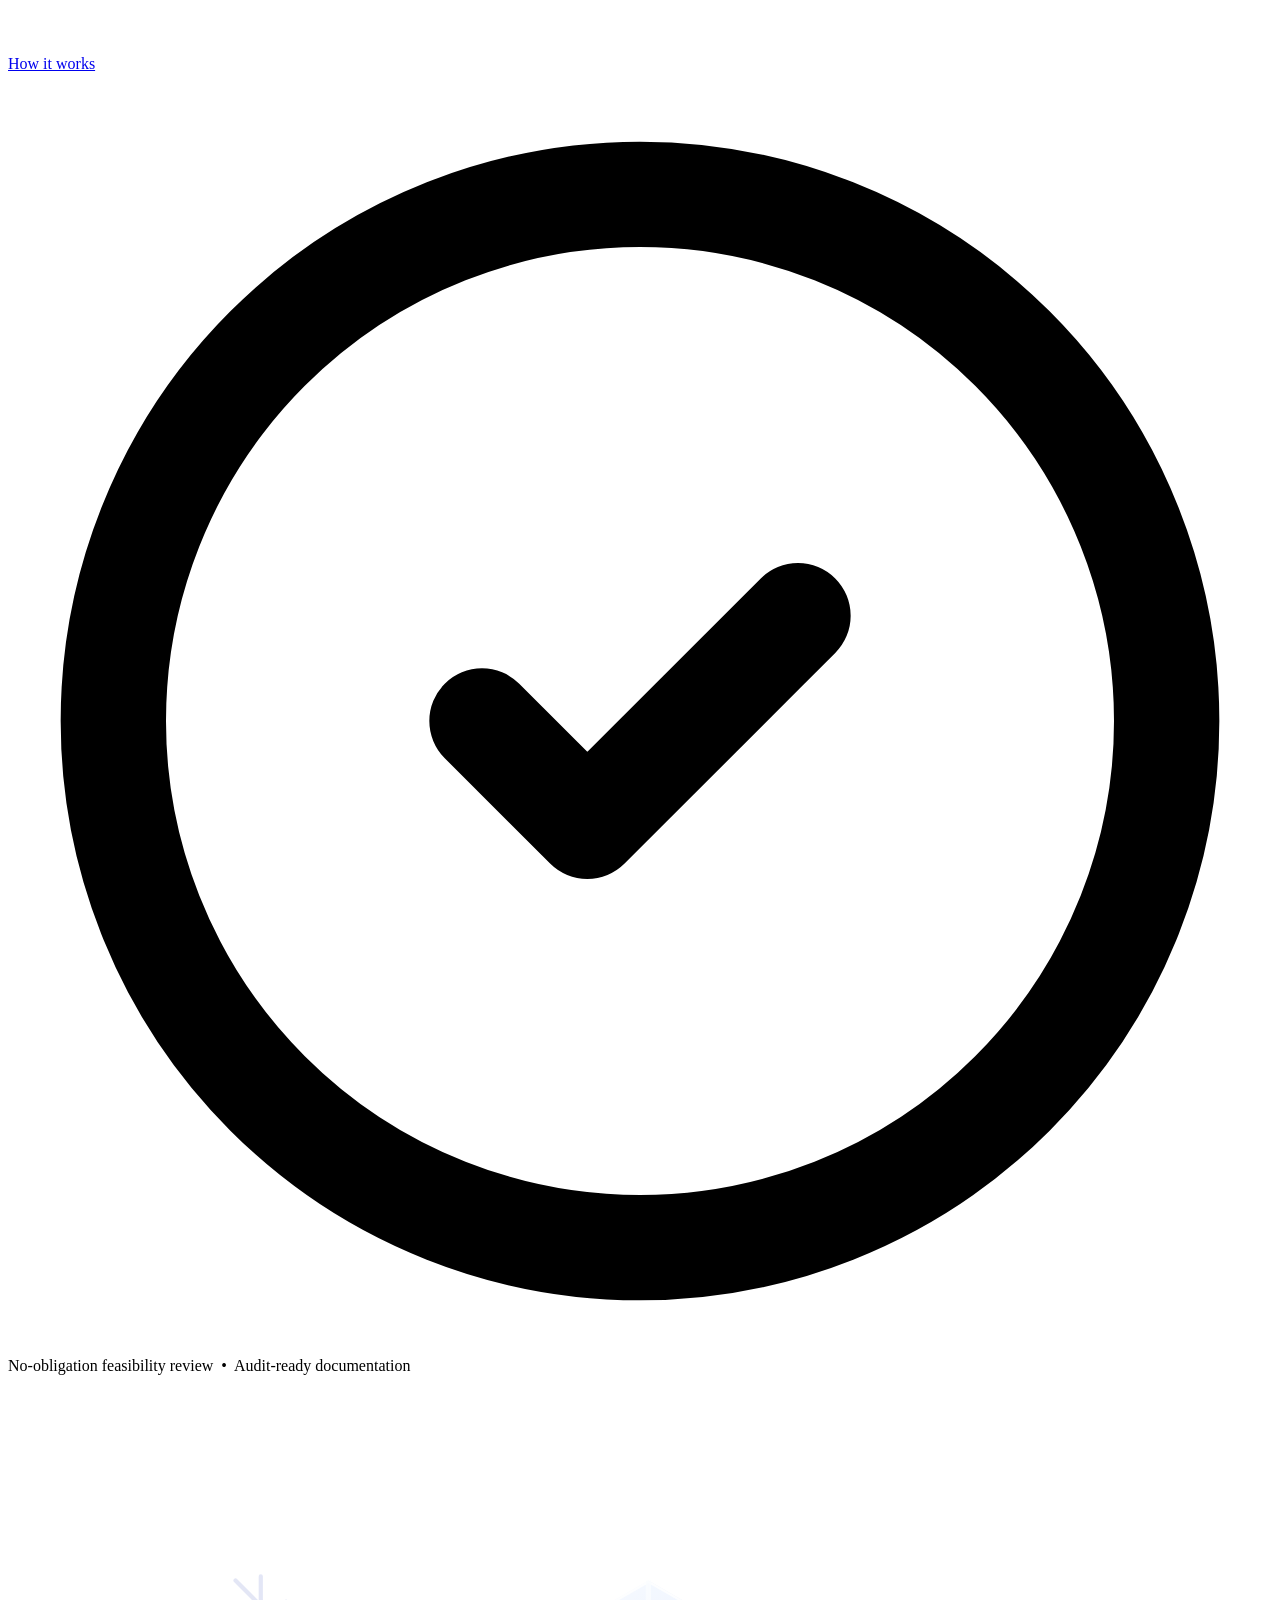
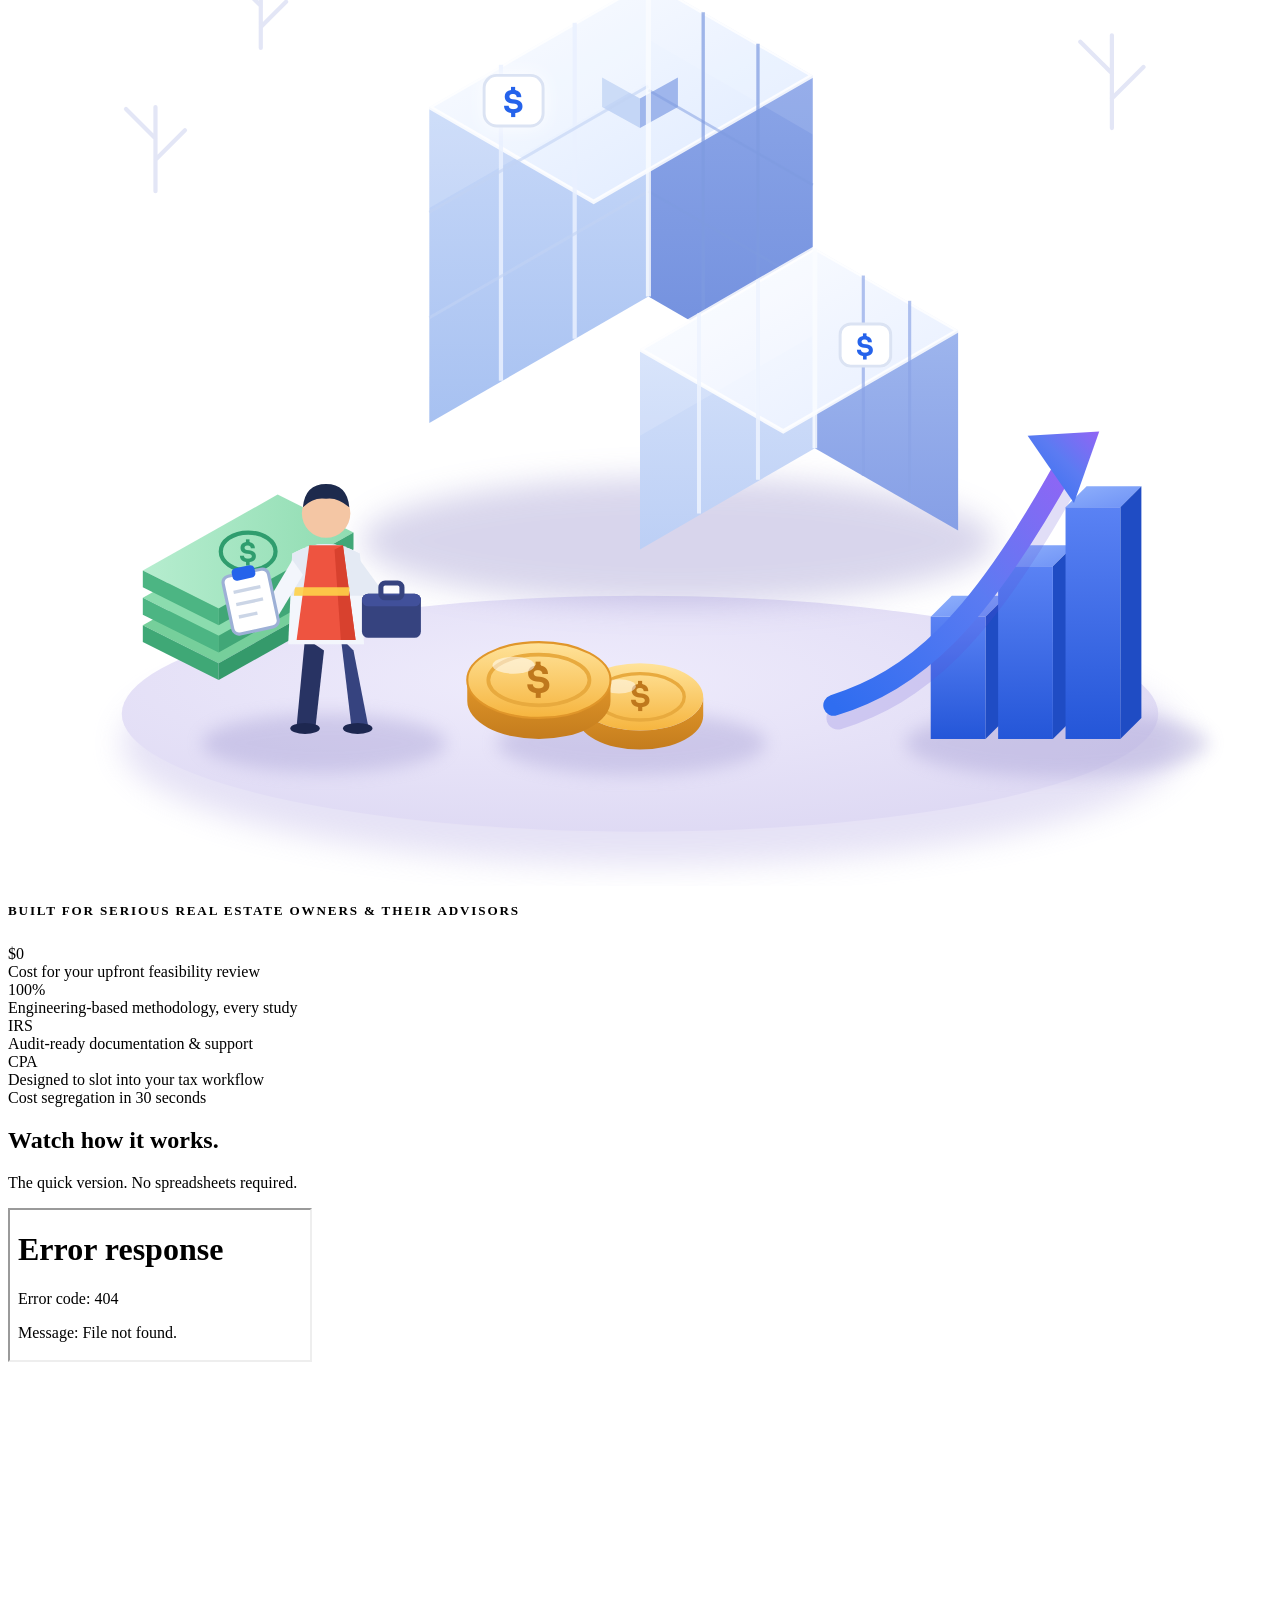
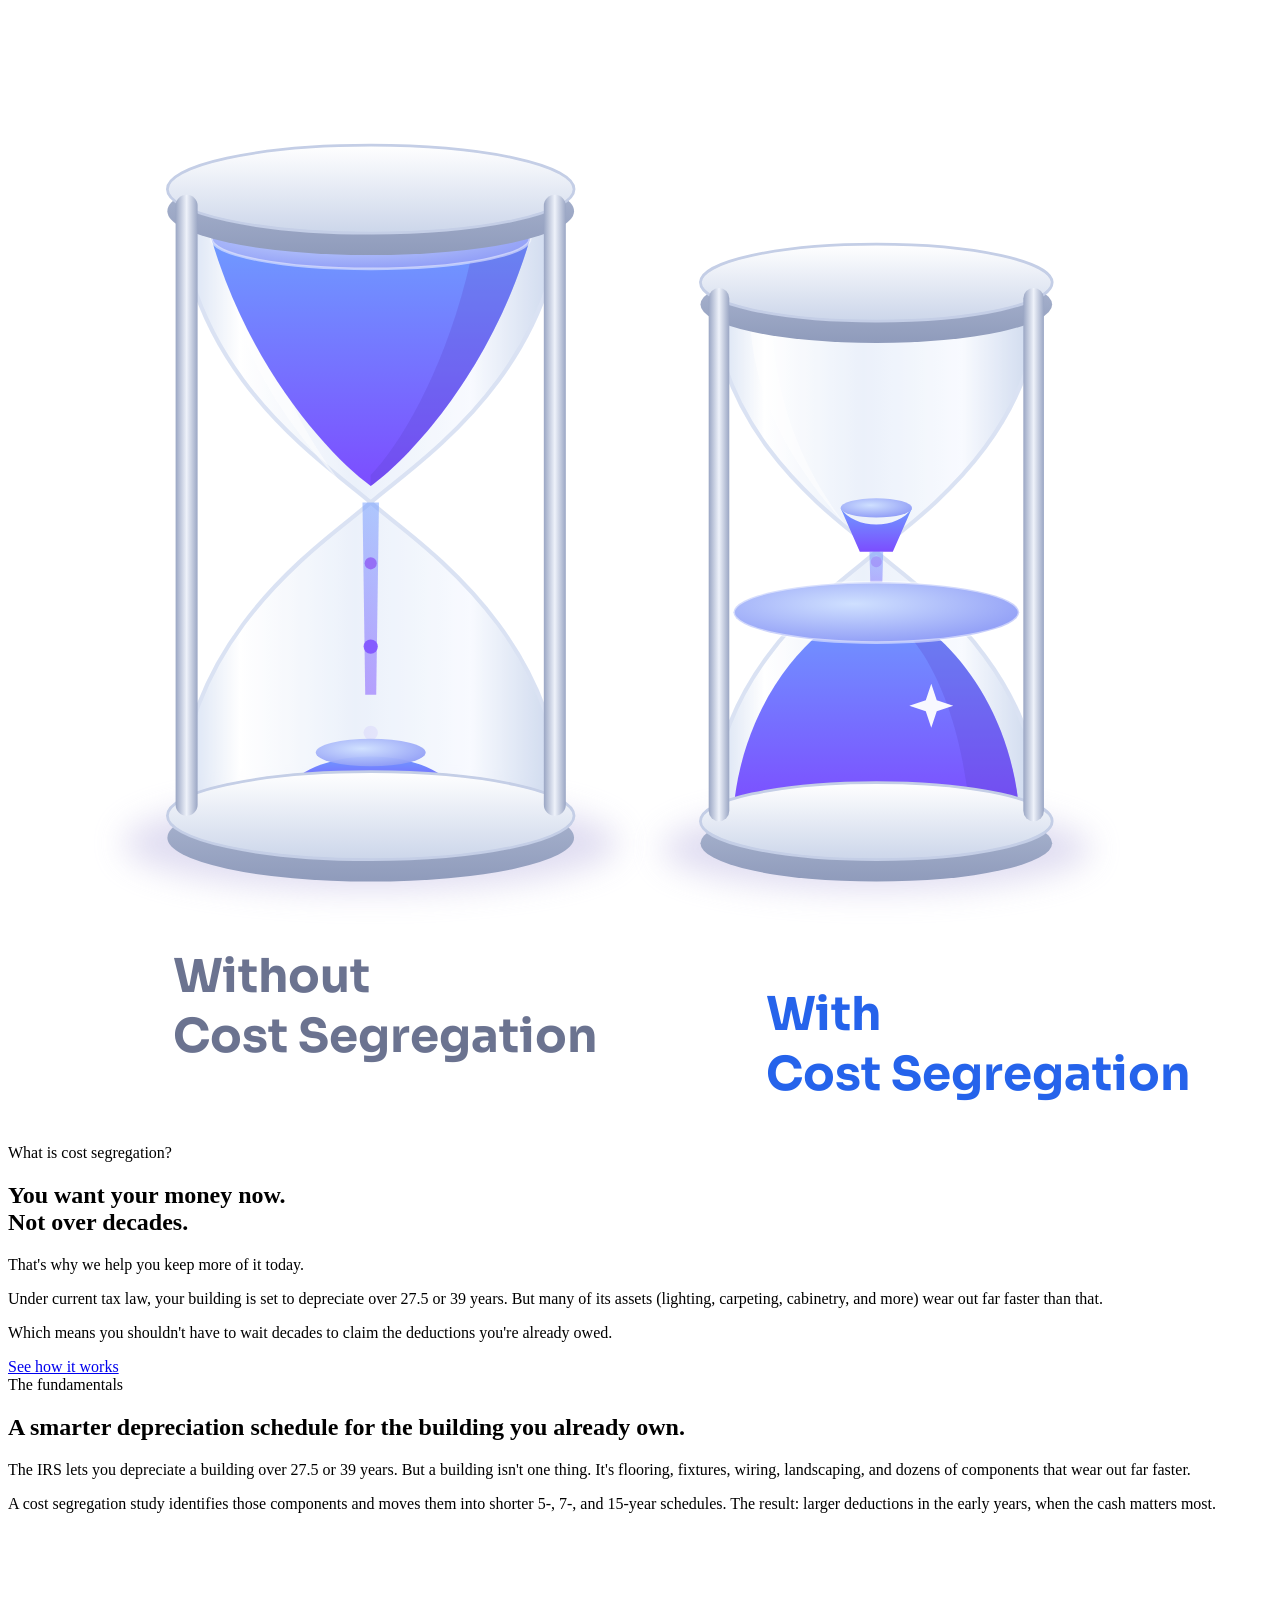
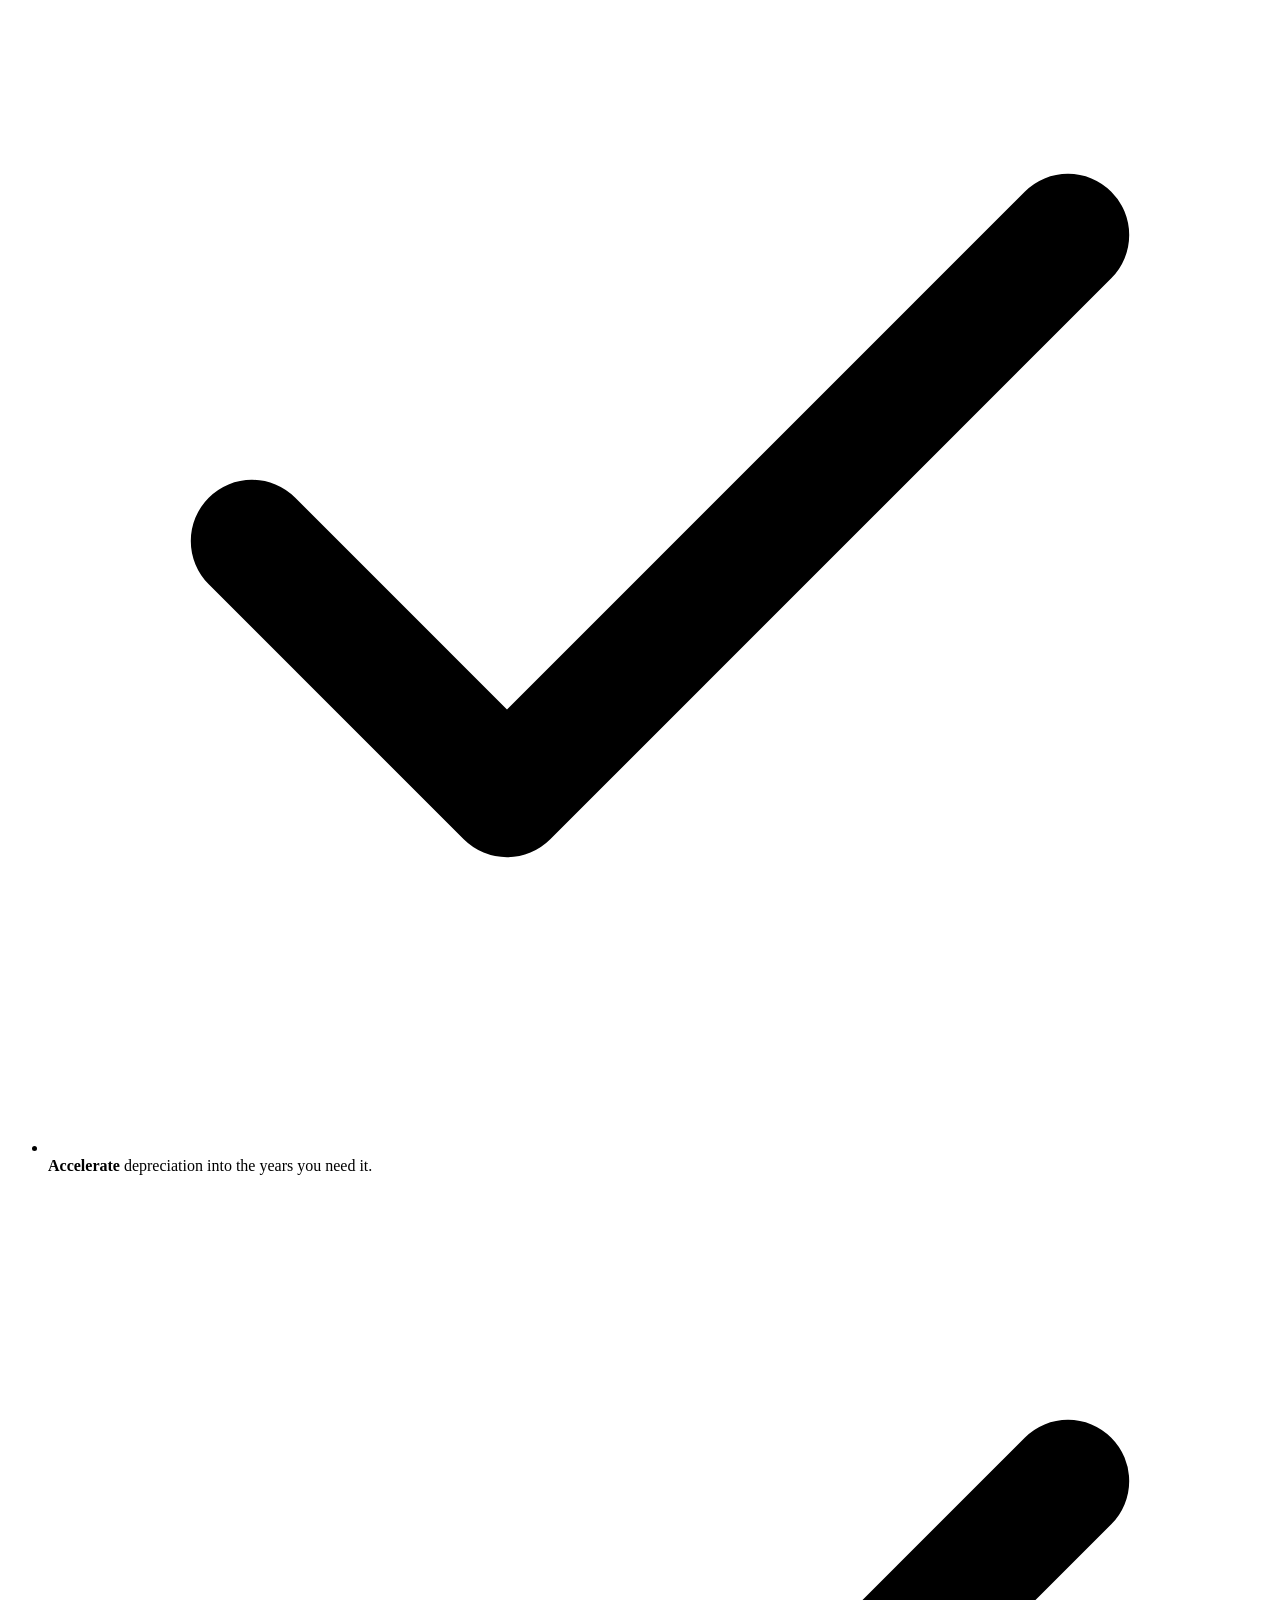
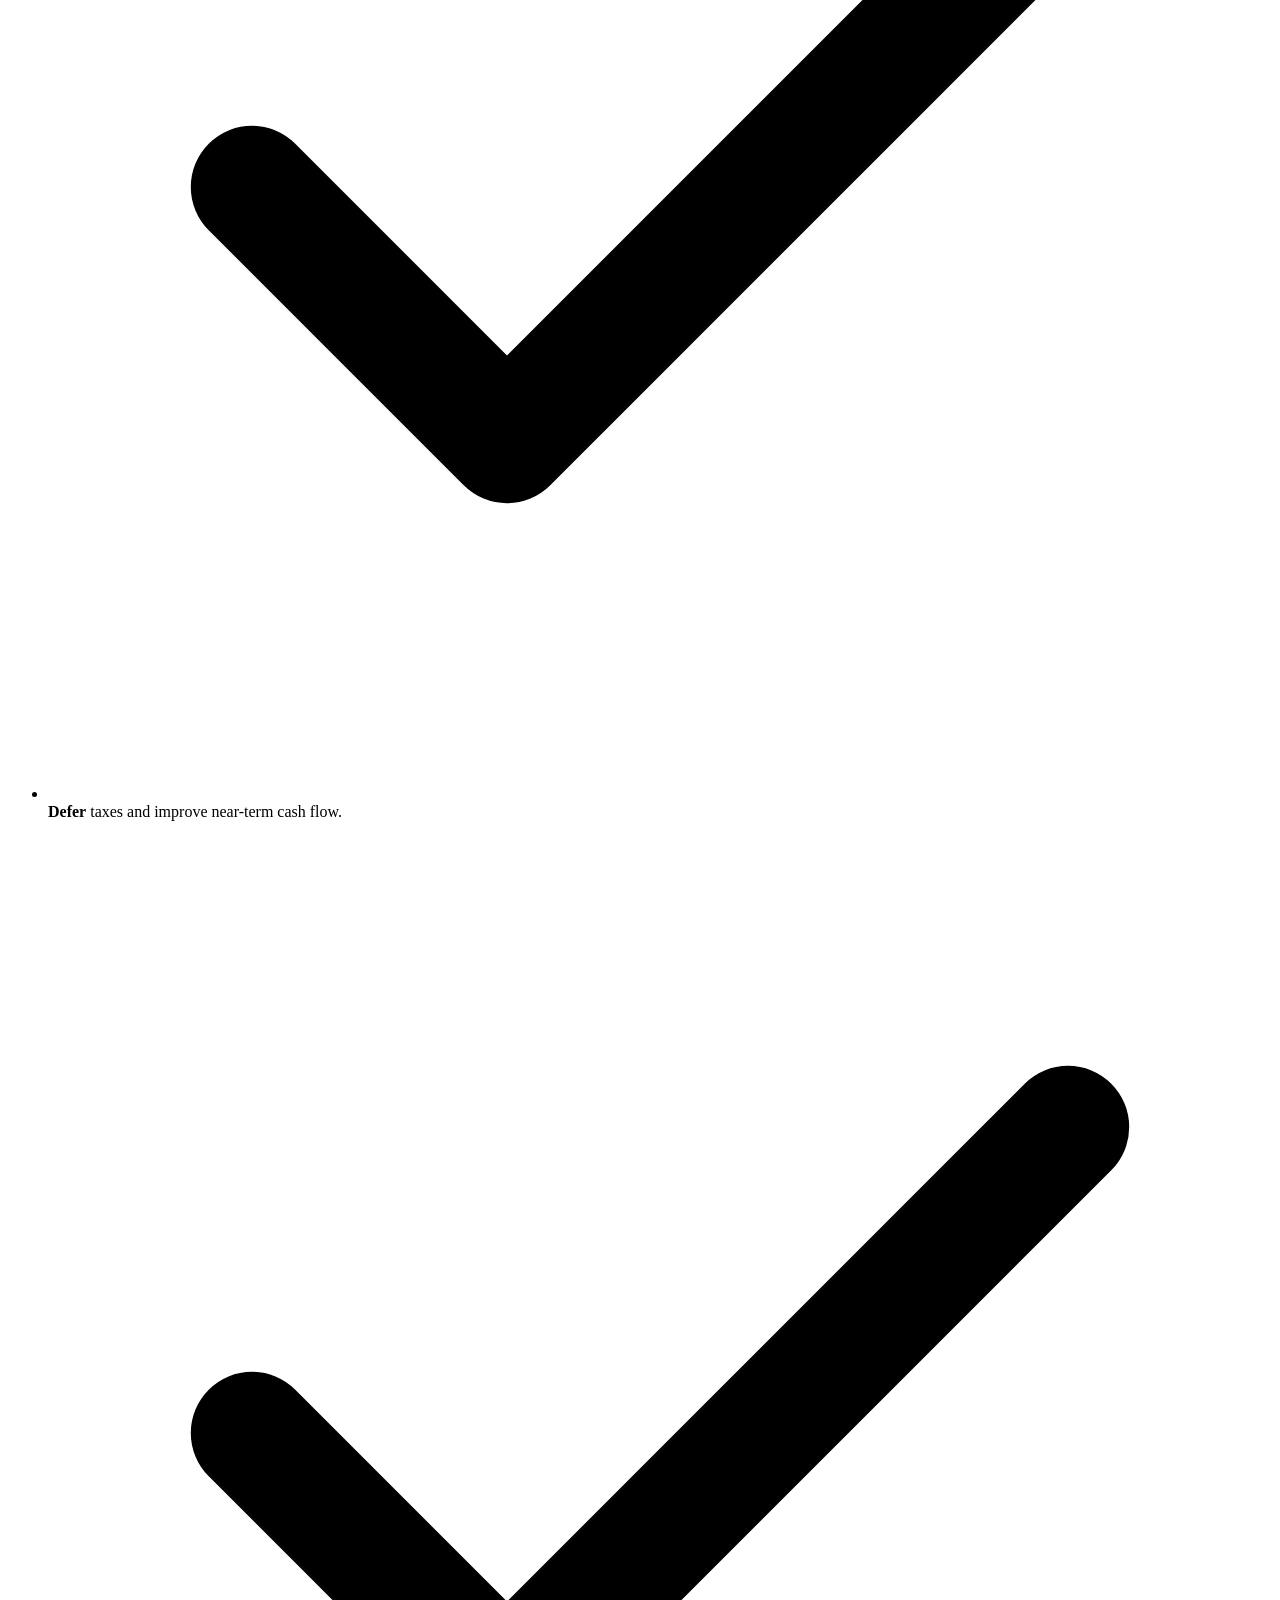
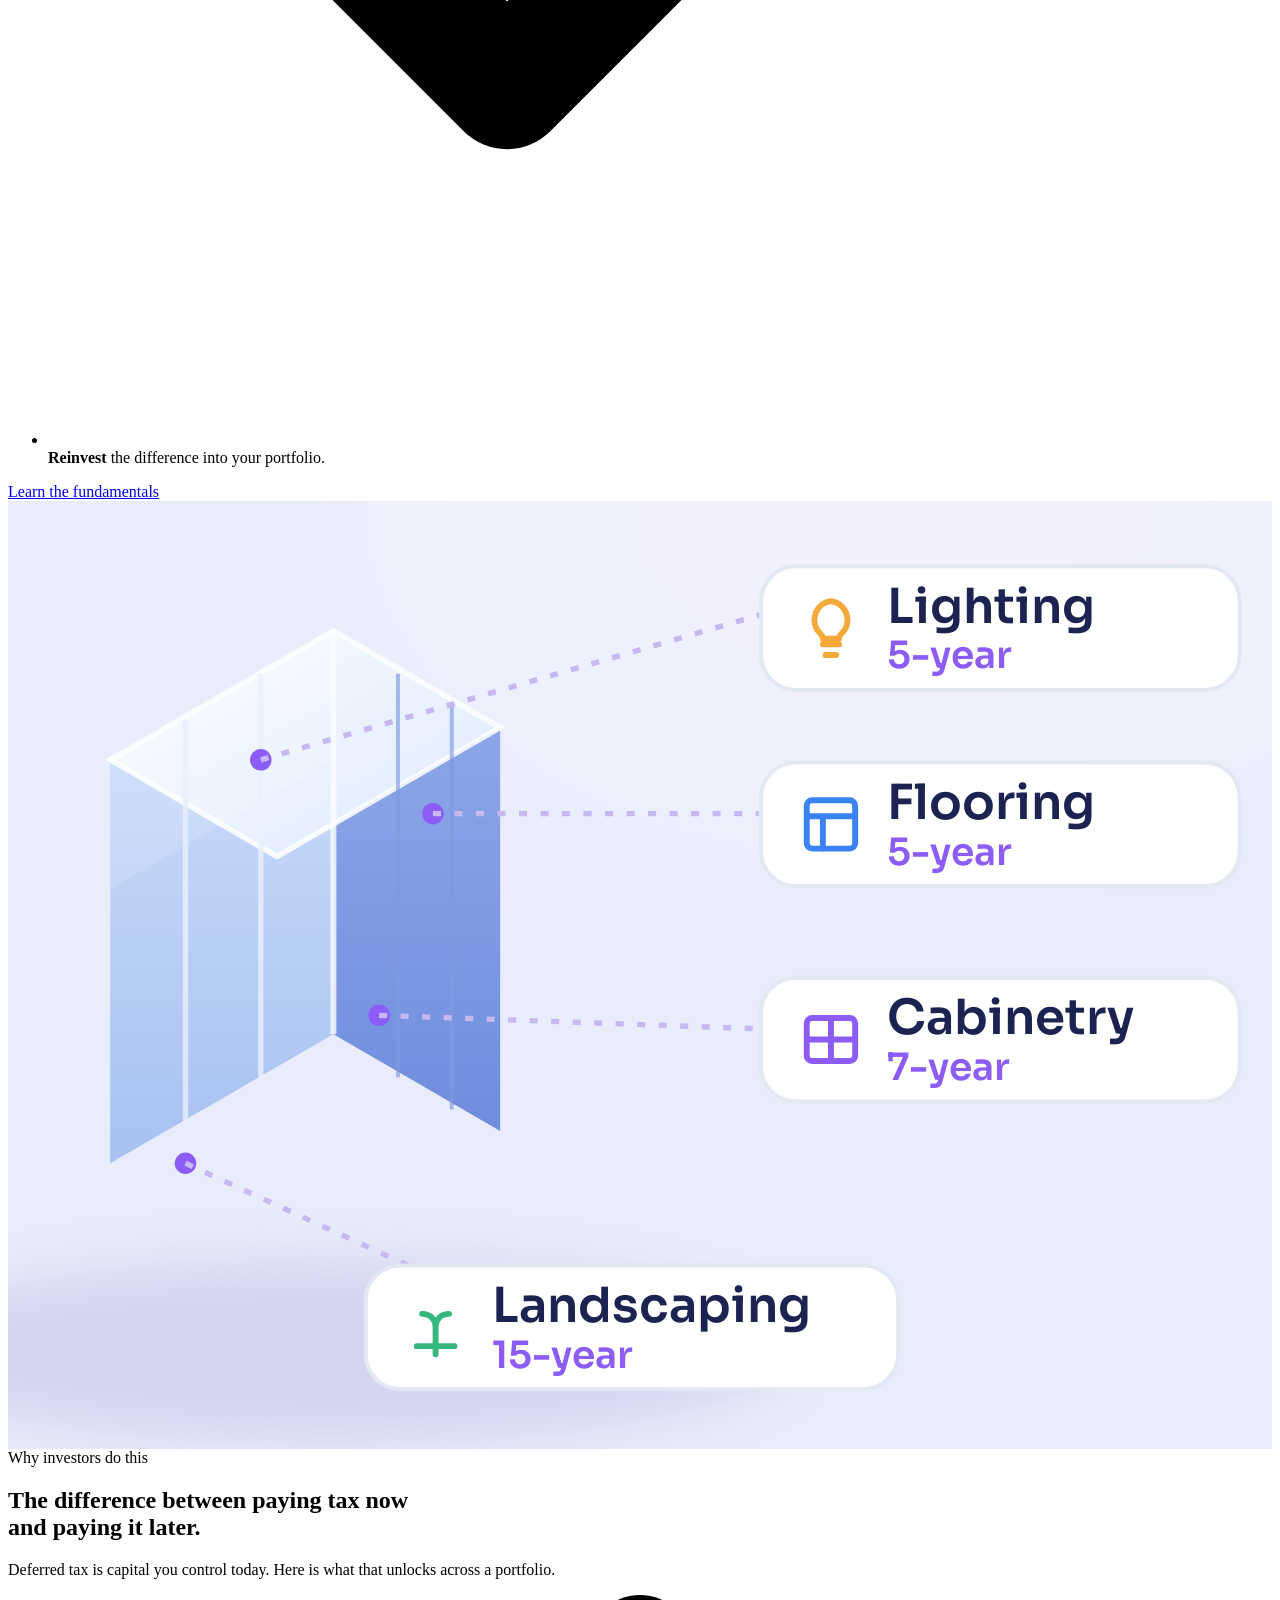
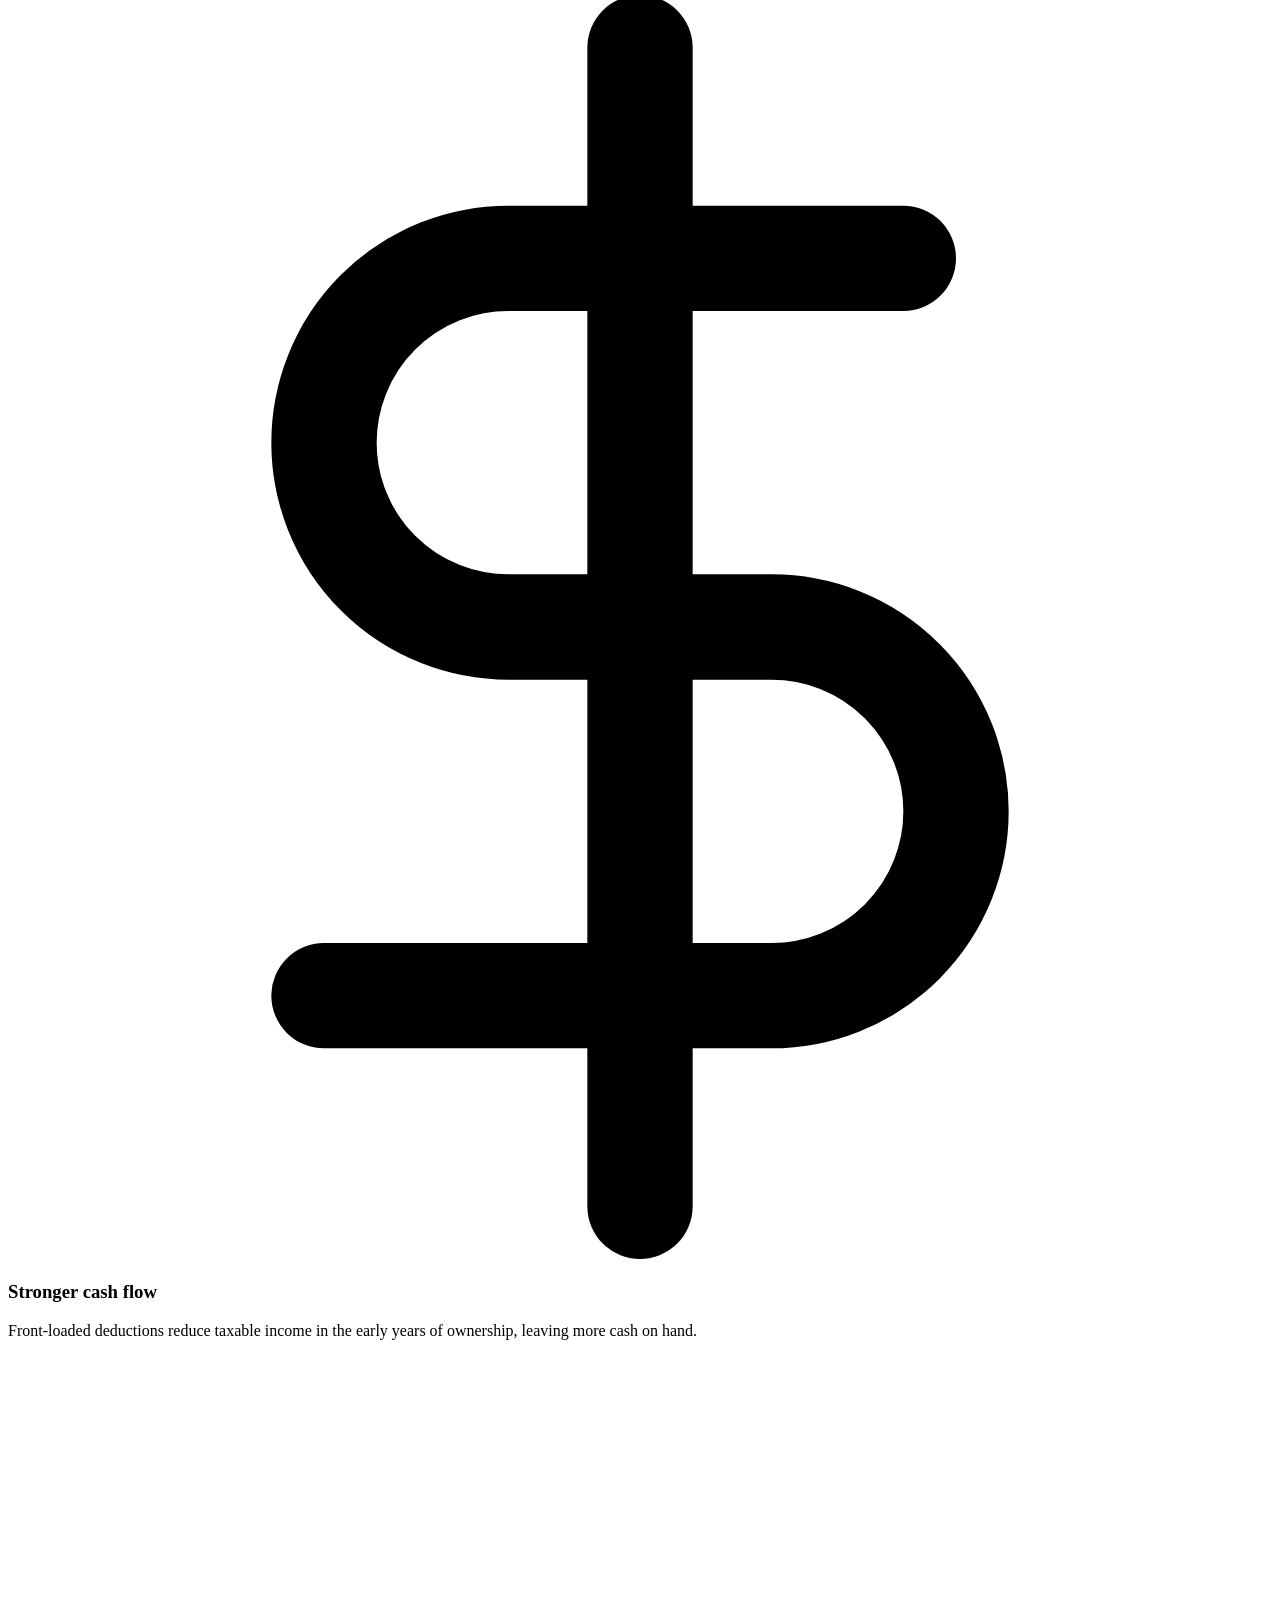
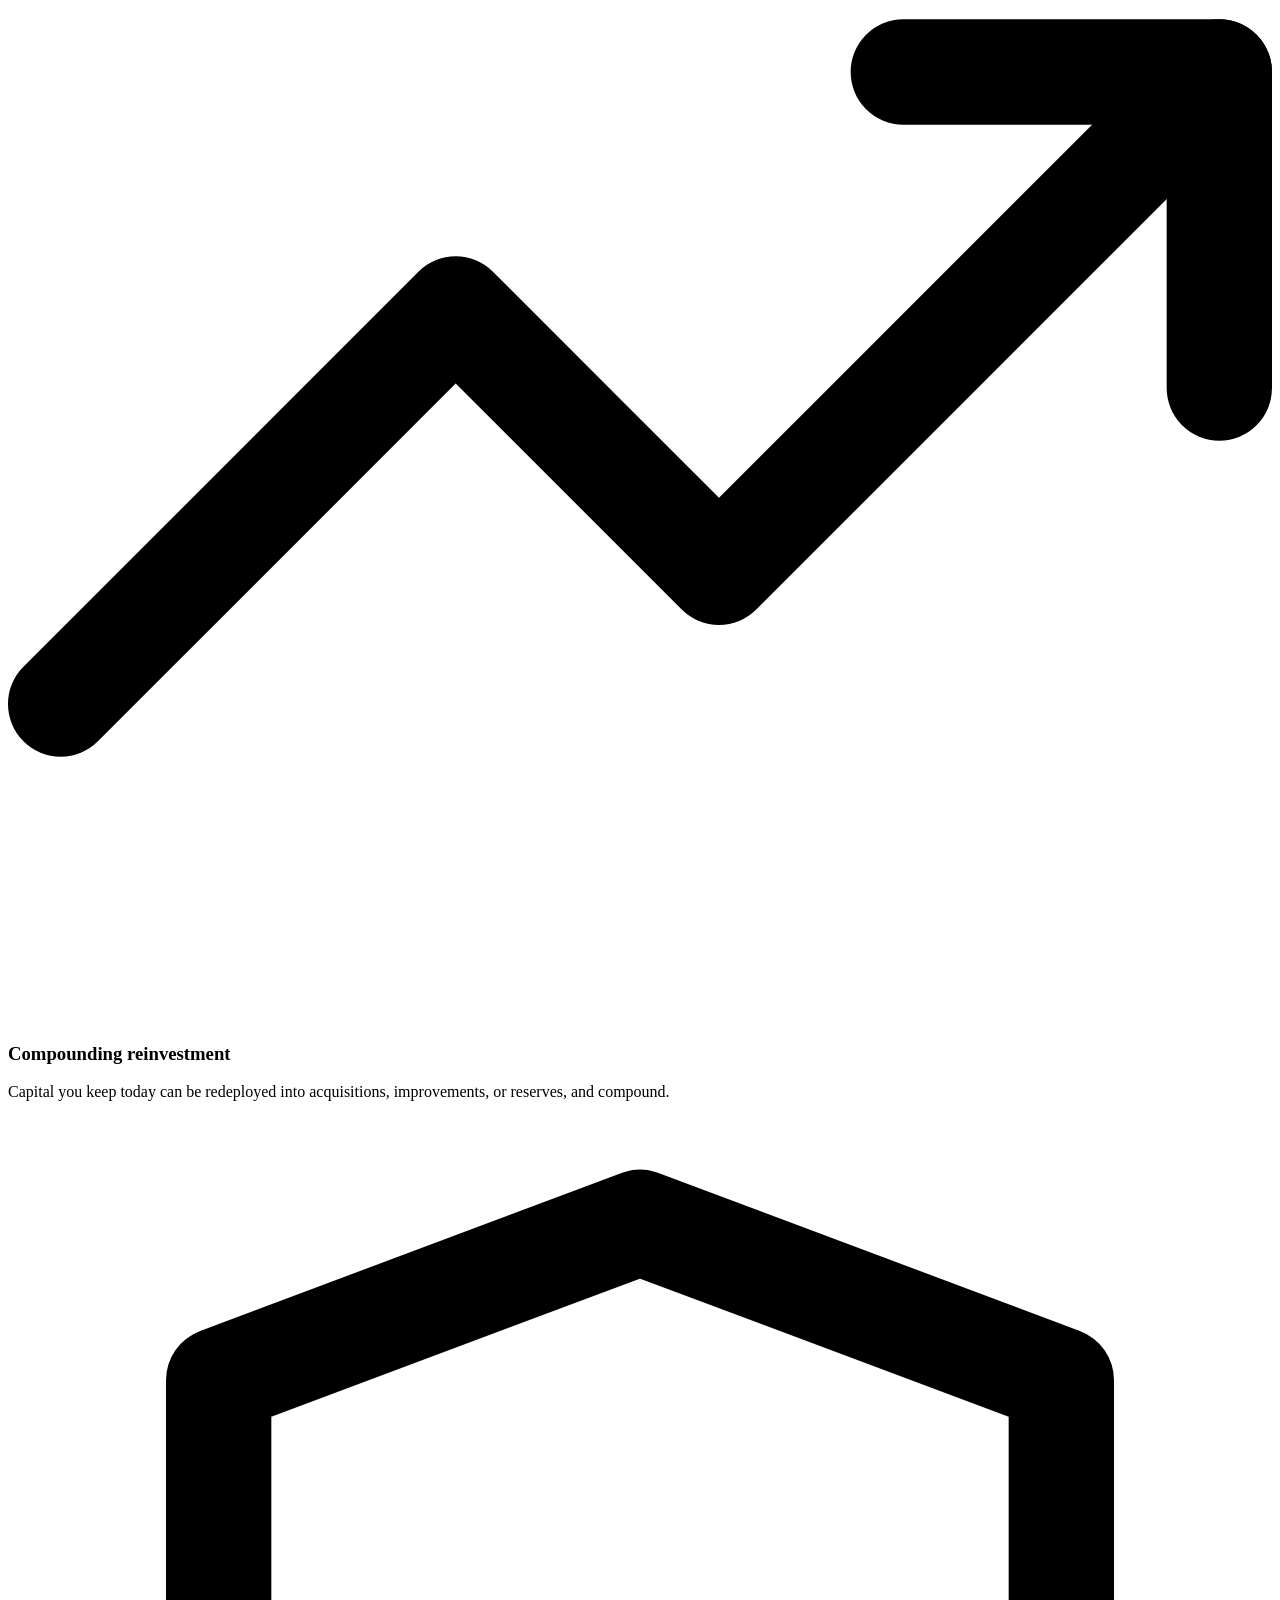
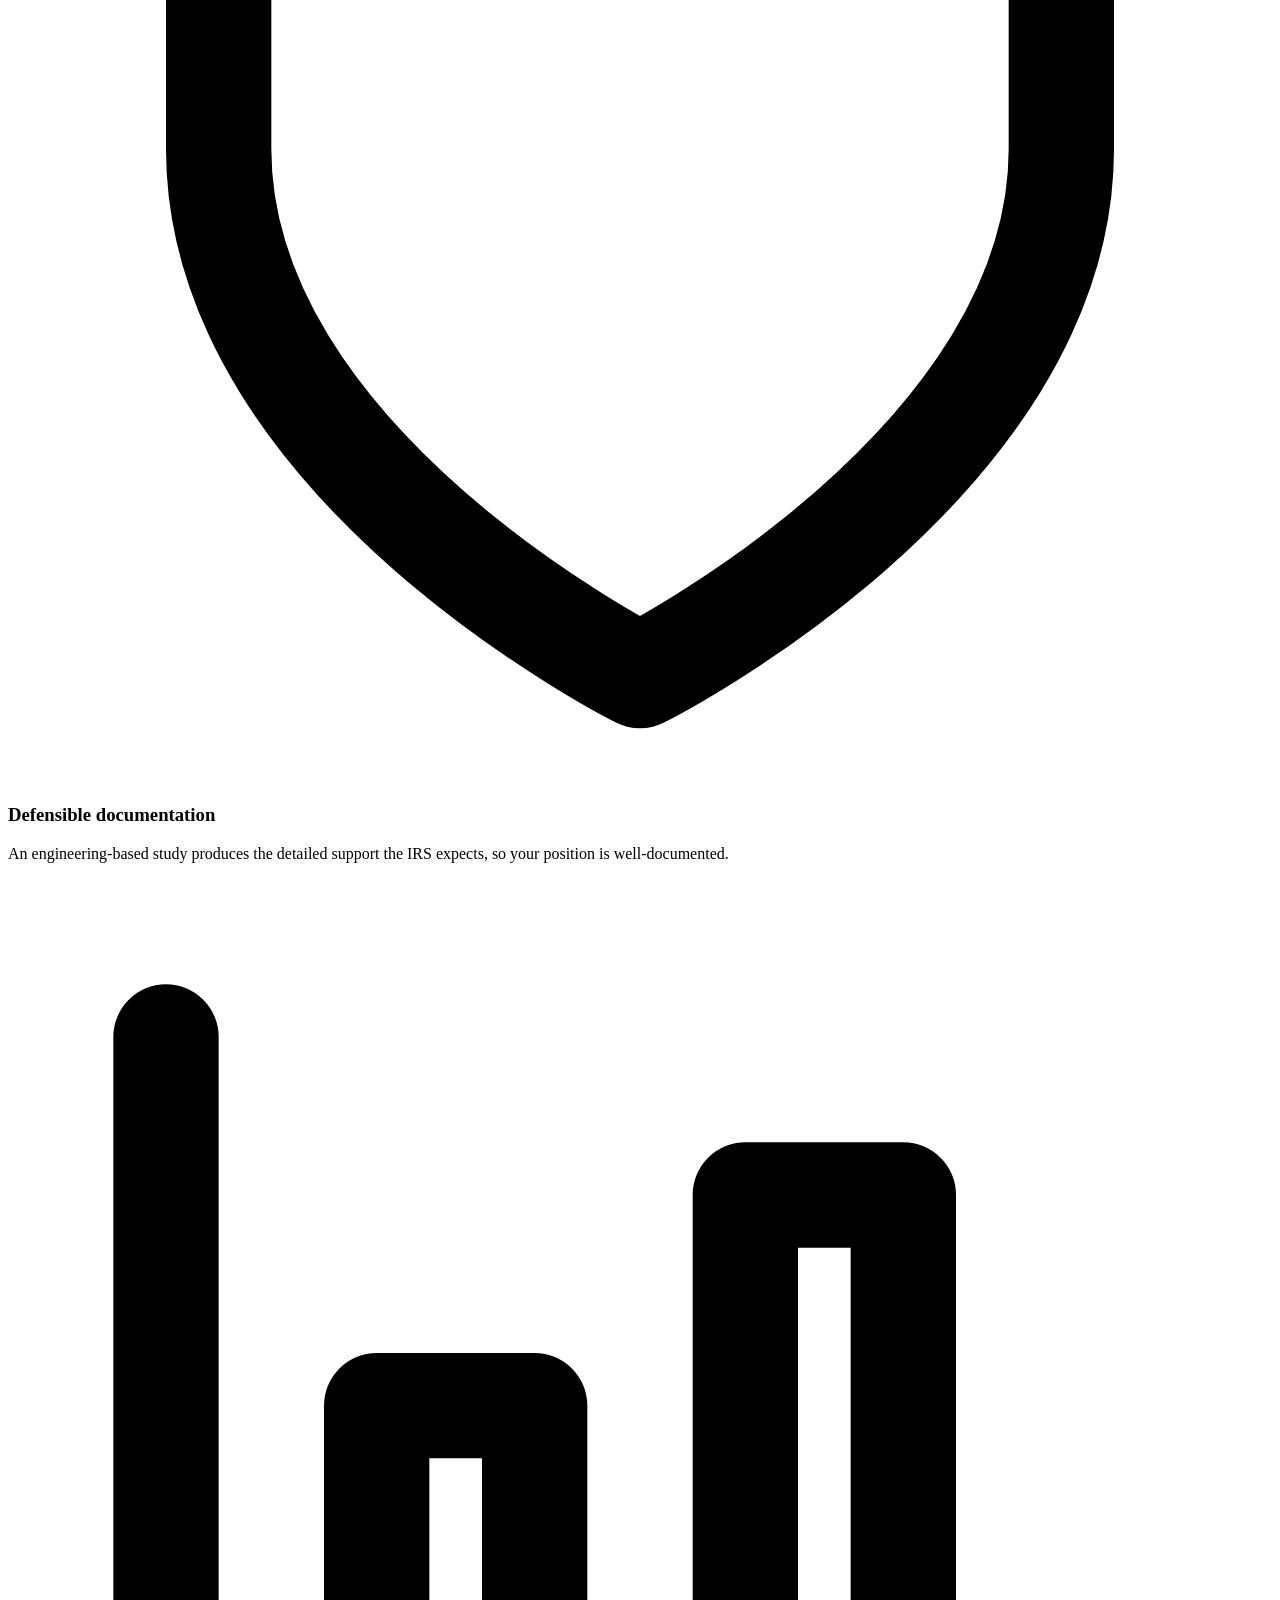
==== commit bb1746ba: "Add files via upload" ====
--- a/index.html
+++ b/index.html
@@ -1,10 +1,9 @@
 <!DOCTYPE html>
 <html lang="en">
 <head>
-  <link rel="icon" type="image/png" href="assets/favicon.png">
   <meta charset="UTF-8" />
   <meta name="viewport" content="width=device-width, initial-scale=1.0" />
-  <title>EdgeCostSeg — Engineering-Based Cost Segregation for Real Estate Investors</title>
+  <title>EdgeCostSeg | Engineering-Based Cost Segregation for Real Estate Investors</title>
   <meta name="description" content="EdgeCostSeg delivers engineering-based cost segregation studies that accelerate depreciation, defer taxes, and free up cash flow for real estate investors. Powered by Real Deal Accounting." />
   <meta name="theme-color" content="#efeafe" />
   <link rel="preconnect" href="https://fonts.googleapis.com" />
@@ -20,7 +19,7 @@
     <div class="container nav">
       <a class="brand" href="index.html" aria-label="EdgeCostSeg home">
         <!-- EDIT: LOGO -->
-        <img src="assets/logo.png" alt="EdgeCostSeg — powered by Real Deal Accounting" />
+        <img src="assets/logo.png" alt="EdgeCostSeg, powered by Real Deal Accounting" />
       </a>
       <nav aria-label="Primary">
         <ul class="nav-links">
@@ -64,7 +63,7 @@
           <div>
             <span class="eyebrow">Engineering-Based Cost Segregation</span>
             <h1 class="h-xl">Reduce your tax bill this year<br />with <span class="grad-text">cost segregation.</span></h1>
-            <p class="lead measure">Unlock accelerated depreciation and increase cash flow from the real estate you already own — backed by engineering, not estimates.</p>
+            <p class="lead measure">Unlock accelerated depreciation and increase cash flow from the real estate you already own. Backed by engineering, not estimates.</p>
             <div class="btn-row">
               <!-- EDIT: CTA LINK -->
               <a class="btn btn--gradient btn--lg" href="estimate.html">Estimate my savings
@@ -277,10 +276,10 @@
         <div class="block-head center">
           <span class="eyebrow">Cost segregation in 30 seconds</span>
           <h2 class="h-lg">Watch how it works.</h2>
-          <p class="lead measure">The quick version — no spreadsheets required.</p>
+          <p class="lead measure">The quick version. No spreadsheets required.</p>
         </div>
         <div class="explainer-frame reveal">
-          <iframe src="assets/explainer.html?v=4" title="Animated explainer: what cost segregation is and how it puts cash back in your pocket sooner" loading="lazy" scrolling="no"></iframe>
+          <iframe src="assets/explainer.html?v=6" title="Animated explainer: what cost segregation is and how it puts cash back in your pocket sooner" loading="lazy" scrolling="no"></iframe>
         </div>
       </div>
     </section>
@@ -319,15 +318,15 @@
                 <path d="M-3 118 L3 118 L2 188 L-2 188 Z" fill="url(#hSand)" opacity=".5"></path>
                 <!-- animated falling grains -->
                 <g>
-                  <circle cx="0" cy="120" r="2.6" fill="#7c4dff">
+                  <circle class="tw-grain" cx="0" cy="120" r="2.6" fill="#7c4dff">
                     <animateTransform attributeName="transform" type="translate" from="0 0" to="0 92" dur="0.85s" begin="0s" repeatCount="indefinite"></animateTransform>
                     <animate attributeName="opacity" values="0;1;1;0.2;0" dur="0.85s" begin="0s" repeatCount="indefinite"></animate>
                   </circle>
-                  <circle cx="0" cy="120" r="2.2" fill="#9264f5">
+                  <circle class="tw-grain tw-grain--soft" cx="0" cy="120" r="2.2" fill="#9264f5">
                     <animateTransform attributeName="transform" type="translate" from="0 0" to="0 92" dur="0.85s" begin="0.28s" repeatCount="indefinite"></animateTransform>
                     <animate attributeName="opacity" values="0;1;1;0.2;0" dur="0.85s" begin="0.28s" repeatCount="indefinite"></animate>
                   </circle>
-                  <circle cx="0" cy="120" r="2.6" fill="#7c4dff">
+                  <circle class="tw-grain" cx="0" cy="120" r="2.6" fill="#7c4dff">
                     <animateTransform attributeName="transform" type="translate" from="0 0" to="0 92" dur="0.85s" begin="0.56s" repeatCount="indefinite"></animateTransform>
                     <animate attributeName="opacity" values="0;1;1;0.2;0" dur="0.85s" begin="0.56s" repeatCount="indefinite"></animate>
                   </circle>
@@ -359,11 +358,11 @@
                 <path d="M-2.5 102 L2.5 102 L2 120 L-2 120 Z" fill="url(#hSand)" opacity=".5"></path>
                 <!-- animated falling grains (slower trickle) -->
                 <g>
-                  <circle cx="0" cy="103" r="2.3" fill="#7c4dff">
+                  <circle class="tw-grain" cx="0" cy="103" r="2.3" fill="#7c4dff">
                     <animateTransform attributeName="transform" type="translate" from="0 0" to="0 20" dur="1.3s" begin="0s" repeatCount="indefinite"></animateTransform>
                     <animate attributeName="opacity" values="0;1;1;0" dur="1.3s" begin="0s" repeatCount="indefinite"></animate>
                   </circle>
-                  <circle cx="0" cy="103" r="2" fill="#9264f5">
+                  <circle class="tw-grain tw-grain--soft" cx="0" cy="103" r="2" fill="#9264f5">
                     <animateTransform attributeName="transform" type="translate" from="0 0" to="0 20" dur="1.3s" begin="0.65s" repeatCount="indefinite"></animateTransform>
                     <animate attributeName="opacity" values="0;1;1;0" dur="1.3s" begin="0.65s" repeatCount="indefinite"></animate>
                   </circle>
@@ -397,7 +396,7 @@
             <span class="eyebrow">What is cost segregation?</span>
             <h2 class="h-lg mt-s">You want your money now.<br />Not over decades.</h2>
             <p class="lead mt-s">That's why we help you keep more of it today.</p>
-            <p class="mt-m">Under current tax law, your building is set to depreciate over 27.5 or 39 years. But many of its assets — lighting, carpeting, cabinetry, and more — wear out far faster than that.</p>
+            <p class="mt-m">Under current tax law, your building is set to depreciate over 27.5 or 39 years. But many of its assets (lighting, carpeting, cabinetry, and more) wear out far faster than that.</p>
             <p class="mt-s">Which means you shouldn't have to wait decades to claim the deductions you're already owed.</p>
             <div class="btn-row mt-m">
               <a class="btn btn--primary" href="cost-segregation.html">See how it works</a>
@@ -414,7 +413,7 @@
           <div>
             <span class="eyebrow">The fundamentals</span>
             <h2 class="h-lg mt-s">A smarter depreciation schedule for the building you already own.</h2>
-            <p class="lead mt-s">The IRS lets you depreciate a building over 27.5 or 39 years. But a building isn't one thing — it's flooring, fixtures, wiring, landscaping, and dozens of components that wear out far faster.</p>
+            <p class="lead mt-s">The IRS lets you depreciate a building over 27.5 or 39 years. But a building isn't one thing. It's flooring, fixtures, wiring, landscaping, and dozens of components that wear out far faster.</p>
             <p class="mt-s">A cost segregation study identifies those components and moves them into shorter 5-, 7-, and 15-year schedules. The result: larger deductions in the early years, when the cash matters most.</p>
             <ul class="checks">
               <li><svg viewBox="0 0 24 24" fill="none" stroke="currentColor" stroke-width="2.4" stroke-linecap="round" stroke-linejoin="round"><polyline points="20 6 9 17 4 12"/></svg><span><b>Accelerate</b> depreciation into the years you need it.</span></li>
@@ -428,7 +427,7 @@
           <div class="split-media">
             <!-- EDIT: TEAM IMAGE / replace with a property photo if desired -->
             <div style="aspect-ratio:4/3;width:100%;background:radial-gradient(620px 420px at 70% 0%,#f3f0fd,#eef0fe 70%,#e9ecfa 100%);display:grid;place-items:center;">
-              <svg viewBox="0 0 600 450" width="100%" height="100%" fill="none" xmlns="http://www.w3.org/2000/svg" role="img" aria-label="Isometric building separated into its components — lighting, flooring, cabinetry and landscaping — each assigned a faster depreciation schedule" style="display:block;">
+              <svg viewBox="112 58 470 344" width="100%" height="100%" fill="none" xmlns="http://www.w3.org/2000/svg" role="img" aria-label="Isometric building separated into its components: lighting, flooring, cabinetry and landscaping, each assigned a faster depreciation schedule" style="display:block;">
                 <defs>
                   <linearGradient id="fbTop" x1="0" y1="0" x2="1" y2="1"><stop offset="0" stop-color="#fbfdff"/><stop offset="1" stop-color="#dde9ff"/></linearGradient>
                   <linearGradient id="fbLeft" x1="0" y1="0" x2="0" y2="1"><stop offset="0" stop-color="#d3e1fb"/><stop offset="1" stop-color="#a7c1f1"/></linearGradient>
@@ -453,28 +452,28 @@
                 <!-- callout chips -->
                 <g font-family="Sora, sans-serif">
                   <g transform="translate(392,78)">
-                    <rect x="0" y="0" width="150" height="38" rx="11" fill="#fff" stroke="#e2e8f4" stroke-width="1.5"/>
-                    <svg x="13" y="9" width="20" height="20" viewBox="0 0 24 24" fill="none" stroke="#f4a93b" stroke-width="2.2" stroke-linecap="round" stroke-linejoin="round"><path d="M9 18h6M10 22h4M12 2a7 7 0 0 0-4 12c.7.6 1 1.2 1 2h6c0-.8.3-1.4 1-2a7 7 0 0 0-4-12z"/></svg>
-                    <text x="42" y="18" font-size="14" font-weight="600" fill="#1c2350">Lighting</text>
-                    <text x="42" y="32" font-size="11" font-weight="600" fill="#8b5cf6">5-year</text>
+                    <rect x="0" y="0" width="178" height="46" rx="13" fill="#fff" stroke="#e2e8f4" stroke-width="1.5"/>
+                    <svg x="14" y="11" width="24" height="24" viewBox="0 0 24 24" fill="none" stroke="#f4a93b" stroke-width="2.2" stroke-linecap="round" stroke-linejoin="round"><path d="M9 18h6M10 22h4M12 2a7 7 0 0 0-4 12c.7.6 1 1.2 1 2h6c0-.8.3-1.4 1-2a7 7 0 0 0-4-12z"/></svg>
+                    <text x="47" y="21" font-size="18" font-weight="600" fill="#1c2350">Lighting</text>
+                    <text x="47" y="38" font-size="14" font-weight="600" fill="#8b5cf6">5-year</text>
                   </g>
                   <g transform="translate(392,151)">
-                    <rect x="0" y="0" width="150" height="38" rx="11" fill="#fff" stroke="#e2e8f4" stroke-width="1.5"/>
-                    <svg x="13" y="9" width="20" height="20" viewBox="0 0 24 24" fill="none" stroke="#3b82f6" stroke-width="2.2" stroke-linecap="round" stroke-linejoin="round"><rect x="3" y="3" width="18" height="18" rx="2"/><path d="M3 9h18M9 9v12"/></svg>
-                    <text x="42" y="18" font-size="14" font-weight="600" fill="#1c2350">Flooring</text>
-                    <text x="42" y="32" font-size="11" font-weight="600" fill="#8b5cf6">5-year</text>
+                    <rect x="0" y="0" width="178" height="46" rx="13" fill="#fff" stroke="#e2e8f4" stroke-width="1.5"/>
+                    <svg x="14" y="11" width="24" height="24" viewBox="0 0 24 24" fill="none" stroke="#3b82f6" stroke-width="2.2" stroke-linecap="round" stroke-linejoin="round"><rect x="3" y="3" width="18" height="18" rx="2"/><path d="M3 9h18M9 9v12"/></svg>
+                    <text x="47" y="21" font-size="18" font-weight="600" fill="#1c2350">Flooring</text>
+                    <text x="47" y="38" font-size="14" font-weight="600" fill="#8b5cf6">5-year</text>
                   </g>
                   <g transform="translate(392,231)">
-                    <rect x="0" y="0" width="150" height="38" rx="11" fill="#fff" stroke="#e2e8f4" stroke-width="1.5"/>
-                    <svg x="13" y="9" width="20" height="20" viewBox="0 0 24 24" fill="none" stroke="#8b5cf6" stroke-width="2.2" stroke-linecap="round" stroke-linejoin="round"><rect x="3" y="4" width="18" height="16" rx="2"/><path d="M3 12h18M12 4v16"/></svg>
-                    <text x="42" y="18" font-size="14" font-weight="600" fill="#1c2350">Cabinetry</text>
-                    <text x="42" y="32" font-size="11" font-weight="600" fill="#8b5cf6">7-year</text>
+                    <rect x="0" y="0" width="178" height="46" rx="13" fill="#fff" stroke="#e2e8f4" stroke-width="1.5"/>
+                    <svg x="14" y="11" width="24" height="24" viewBox="0 0 24 24" fill="none" stroke="#8b5cf6" stroke-width="2.2" stroke-linecap="round" stroke-linejoin="round"><rect x="3" y="4" width="18" height="16" rx="2"/><path d="M3 12h18M12 4v16"/></svg>
+                    <text x="47" y="21" font-size="18" font-weight="600" fill="#1c2350">Cabinetry</text>
+                    <text x="47" y="38" font-size="14" font-weight="600" fill="#8b5cf6">7-year</text>
                   </g>
                   <g transform="translate(245,338)">
-                    <rect x="0" y="0" width="168" height="38" rx="11" fill="#fff" stroke="#e2e8f4" stroke-width="1.5"/>
-                    <svg x="13" y="9" width="20" height="20" viewBox="0 0 24 24" fill="none" stroke="#34b87d" stroke-width="2.2" stroke-linecap="round" stroke-linejoin="round"><path d="M12 22V12M12 12c0-3 2-5 5-5M12 12c0-3-2-5-5-5M5 19h14"/></svg>
-                    <text x="42" y="18" font-size="14" font-weight="600" fill="#1c2350">Landscaping</text>
-                    <text x="42" y="32" font-size="11" font-weight="600" fill="#8b5cf6">15-year</text>
+                    <rect x="0" y="0" width="198" height="46" rx="13" fill="#fff" stroke="#e2e8f4" stroke-width="1.5"/>
+                    <svg x="14" y="11" width="24" height="24" viewBox="0 0 24 24" fill="none" stroke="#34b87d" stroke-width="2.2" stroke-linecap="round" stroke-linejoin="round"><path d="M12 22V12M12 12c0-3 2-5 5-5M12 12c0-3-2-5-5-5M5 19h14"/></svg>
+                    <text x="47" y="21" font-size="18" font-weight="600" fill="#1c2350">Landscaping</text>
+                    <text x="47" y="38" font-size="14" font-weight="600" fill="#8b5cf6">15-year</text>
                   </g>
                 </g>
               </svg>
@@ -501,12 +500,12 @@
           <div class="card card--hover reveal">
             <div class="icon-badge"><svg viewBox="0 0 24 24" fill="none" stroke="currentColor" stroke-width="2" stroke-linecap="round" stroke-linejoin="round"><polyline points="23 6 13.5 15.5 8.5 10.5 1 18"/><polyline points="17 6 23 6 23 12"/></svg></div>
             <h3>Compounding reinvestment</h3>
-            <p>Capital you keep today can be redeployed into acquisitions, improvements, or reserves — and compound.</p>
+            <p>Capital you keep today can be redeployed into acquisitions, improvements, or reserves, and compound.</p>
           </div>
           <div class="card card--hover reveal">
             <div class="icon-badge"><svg viewBox="0 0 24 24" fill="none" stroke="currentColor" stroke-width="2" stroke-linecap="round" stroke-linejoin="round"><path d="M12 22s8-4 8-10V5l-8-3-8 3v7c0 6 8 10 8 10z"/></svg></div>
             <h3>Defensible documentation</h3>
-            <p>An engineering-based study produces the detailed support the IRS expects — so your position is well-documented.</p>
+            <p>An engineering-based study produces the detailed support the IRS expects, so your position is well-documented.</p>
           </div>
           <div class="card card--hover reveal">
             <div class="icon-badge"><svg viewBox="0 0 24 24" fill="none" stroke="currentColor" stroke-width="2" stroke-linecap="round" stroke-linejoin="round"><path d="M3 3v18h18"/><rect x="7" y="10" width="3" height="7"/><rect x="14" y="6" width="3" height="11"/></svg></div>
@@ -585,7 +584,7 @@
           <div class="timeline">
             <div class="tl-step reveal">
               <div class="step-num">1</div>
-              <div><h3>Free feasibility review</h3><p>Share a few property details and we model whether a study makes financial sense — before you commit a dollar.</p></div>
+              <div><h3>Free feasibility review</h3><p>Share a few property details and we model whether a study makes financial sense, before you commit a dollar.</p></div>
             </div>
             <div class="tl-step reveal">
               <div class="step-num">2</div>
@@ -618,11 +617,11 @@
           </div>
           <div class="faq-item">
             <button class="faq-q" aria-expanded="false"><span>Is a study worth the cost?</span><svg class="chev" viewBox="0 0 24 24" fill="none" stroke="currentColor" stroke-width="2" stroke-linecap="round"><line x1="12" y1="5" x2="12" y2="19"/><line x1="5" y1="12" x2="19" y2="12"/></svg></button>
-            <div class="faq-a"><div class="faq-a-inner">For most qualifying properties the first-year tax benefit far exceeds the cost of the study. That's exactly what our free feasibility review tells you up front — so you only proceed when the math clearly works.</div></div>
+            <div class="faq-a"><div class="faq-a-inner">For most qualifying properties the first-year tax benefit far exceeds the cost of the study. That's exactly what our free feasibility review tells you up front, so you only proceed when the math clearly works.</div></div>
           </div>
           <div class="faq-item">
             <button class="faq-q" aria-expanded="false"><span>What if I'm audited?</span><svg class="chev" viewBox="0 0 24 24" fill="none" stroke="currentColor" stroke-width="2" stroke-linecap="round"><line x1="12" y1="5" x2="12" y2="19"/><line x1="5" y1="12" x2="19" y2="12"/></svg></button>
-            <div class="faq-a"><div class="faq-a-inner">Our studies are built on engineering-based methodology and produce the detailed documentation the IRS expects. If questions arise, that support — and our team — stand behind the work.</div></div>
+            <div class="faq-a"><div class="faq-a-inner">Our studies are built on engineering-based methodology and produce the detailed documentation the IRS expects. If questions arise, that support, and our team, stand behind the work.</div></div>
           </div>
         </div>
         <div class="center mt-l">
@@ -637,7 +636,7 @@
         <div class="cta-banner reveal">
           <span class="eyebrow" style="color:var(--violet-500)">Get started</span>
           <h2 class="h-lg mt-s">See what your property could unlock.</h2>
-          <p class="lead measure">Run a quick, illustrative estimate in under a minute — then request a free, no-obligation feasibility review tailored to your property.</p>
+          <p class="lead measure">Run a quick, illustrative estimate in under a minute, then request a free, no-obligation feasibility review tailored to your property.</p>
           <div class="btn-row">
             <!-- EDIT: CTA LINK -->
             <a class="btn btn--light btn--lg" href="estimate.html">Estimate my savings</a>
@@ -694,5 +693,112 @@
   </footer>
 
   <script src="script.js"></script>
+
+  <!-- ============ TWEAKS (design controls; hidden when Tweaks is off) ============ -->
+  <div id="tweaks-root"></div>
+  <script src="https://unpkg.com/react@18.3.1/umd/react.development.js" integrity="sha384-hD6/rw4ppMLGNu3tX5cjIb+uRZ7UkRJ6BPkLpg4hAu/6onKUg4lLsHAs9EBPT82L" crossorigin="anonymous"></script>
+  <script src="https://unpkg.com/react-dom@18.3.1/umd/react-dom.development.js" integrity="sha384-u6aeetuaXnQ38mYT8rp6sbXaQe3NL9t+IBXmnYxwkUI2Hw4bsp2Wvmx4yRQF1uAm" crossorigin="anonymous"></script>
+  <script src="https://unpkg.com/@babel/standalone@7.29.0/babel.min.js" integrity="sha384-m08KidiNqLdpJqLq95G/LEi8Qvjl/xUYll3QILypMoQ65QorJ9Lvtp2RXYGBFj1y" crossorigin="anonymous"></script>
+  <script type="text/babel" src="tweaks-panel.jsx"></script>
+  <script type="text/babel">
+    const TWEAK_DEFAULTS = /*EDITMODE-BEGIN*/{
+      "palette": ["#7c3aed", "#a78bfa", "#f7f4fe", "#eef0fe"],
+      "character": "soft",
+      "motion": "measured"
+    }/*EDITMODE-END*/;
+
+    /* ---- color helpers ---- */
+    const hex2rgb = (h) => {
+      const s = h.replace('#', '');
+      const n = parseInt(s.length === 3 ? s.split('').map(c => c + c).join('') : s, 16);
+      return [(n >> 16) & 255, (n >> 8) & 255, n & 255];
+    };
+    const rgb2hex = (a) => '#' + a.map(v => Math.round(Math.max(0, Math.min(255, v))).toString(16).padStart(2, '0')).join('');
+    const mix = (a, b, t) => {
+      const x = hex2rgb(a), y = hex2rgb(b);
+      return rgb2hex(x.map((v, i) => v + (y[i] - v) * t));
+    };
+
+    function applyTweaks(t) {
+      const root = document.documentElement;
+      const [primary, soft, washA, washB] = t.palette;
+
+      /* brand tokens */
+      root.style.setProperty('--blue-600', primary);
+      root.style.setProperty('--blue-500', mix(primary, soft, .45));
+      root.style.setProperty('--blue-400', soft);
+      root.style.setProperty('--violet-500', mix(primary, soft, .35));
+      root.style.setProperty('--violet-400', soft);
+      root.style.setProperty('--grad', `linear-gradient(100deg, ${primary} 0%, ${soft} 100%)`);
+      root.style.setProperty('--grad-soft', `linear-gradient(100deg, ${mix(washA, primary, .12)}, ${mix(washB, soft, .16)})`);
+
+      /* wash + surface tokens */
+      root.style.setProperty('--accent-rgb', hex2rgb(primary).join(' '));
+      root.style.setProperty('--accent2-rgb', hex2rgb(soft).join(' '));
+      root.style.setProperty('--wash-a', washA);
+      root.style.setProperty('--wash-b', washB);
+      root.style.setProperty('--navy-950', washB);
+      root.style.setProperty('--navy-900', washA);
+      root.style.setProperty('--navy-800', mix(washB, primary, .10));
+      root.style.setProperty('--navy-700', mix(washB, primary, .20));
+      root.style.setProperty('--gray-50', mix('#ffffff', washA, .72));
+      root.style.setProperty('--shadow-blue', `0 18px 40px -14px rgb(${hex2rgb(primary).join(' ')} / .42)`);
+      root.setAttribute('data-character', t.character);
+      root.setAttribute('data-motion', t.motion);
+
+      /* recolor the illustrated sand + growth arrow so art tracks the palette */
+      const setStops = (id, cols) => {
+        const g = document.getElementById(id);
+        if (!g) return;
+        const stops = g.querySelectorAll('stop');
+        cols.forEach((c, i) => { if (stops[i]) stops[i].setAttribute('stop-color', c); });
+      };
+      setStops('hSand', [soft, primary]);
+      setStops('hSandTop', [mix(soft, '#ffffff', .55), mix(primary, soft, .5)]);
+      setStops('arrowG', [mix(primary, '#000000', .12), primary, soft]);
+      document.querySelectorAll('.tw-grain').forEach((el) => {
+        el.setAttribute('fill', el.classList.contains('tw-grain--soft') ? soft : primary);
+      });
+
+      /* motion drives the falling-sand tempo */
+      const factor = t.motion === 'lively' ? 0.6 : t.motion === 'still' ? 1 : 1;
+      document.querySelectorAll('.hourglass-art svg').forEach((svg) => {
+        svg.querySelectorAll('animate, animateTransform').forEach((a) => {
+          if (!a.dataset.baseDur) a.dataset.baseDur = a.getAttribute('dur');
+          const base = parseFloat(a.dataset.baseDur);
+          a.setAttribute('dur', (base * factor).toFixed(2) + 's');
+        });
+        try { t.motion === 'still' ? svg.pauseAnimations() : svg.unpauseAnimations(); } catch (e) {}
+      });
+    }
+
+    function TweakControls() {
+      const [t, setTweak] = useTweaks(TWEAK_DEFAULTS);
+      React.useEffect(() => { applyTweaks(t); }, [t]);
+      return (
+        <TweaksPanel>
+          <TweakSection label="Brand" />
+          <TweakColor label="Palette" value={t.palette}
+            options={[
+              ["#7c3aed", "#a78bfa", "#f7f4fe", "#eef0fe"],
+              ["#1d4ed8", "#7ea8f8", "#f4f7fe", "#eaf0fb"],
+              ["#0f766e", "#5eead4", "#f0faf8", "#e6f4f1"],
+              ["#3f4756", "#c08a2e", "#faf8f4", "#f1eee7"]
+            ]}
+            onChange={(v) => setTweak('palette', v)} />
+          <TweakSection label="Feel" />
+          <TweakRadio label="Character" value={t.character}
+            options={["soft", "precise", "bold"]}
+            onChange={(v) => setTweak('character', v)} />
+          <TweakRadio label="Motion" value={t.motion}
+            options={["still", "measured", "lively"]}
+            onChange={(v) => setTweak('motion', v)} />
+        </TweaksPanel>
+      );
+    }
+
+    applyTweaks(TWEAK_DEFAULTS);
+    ReactDOM.createRoot(document.getElementById('tweaks-root')).render(<TweakControls />);
+  </script>
 </body>
 </html>
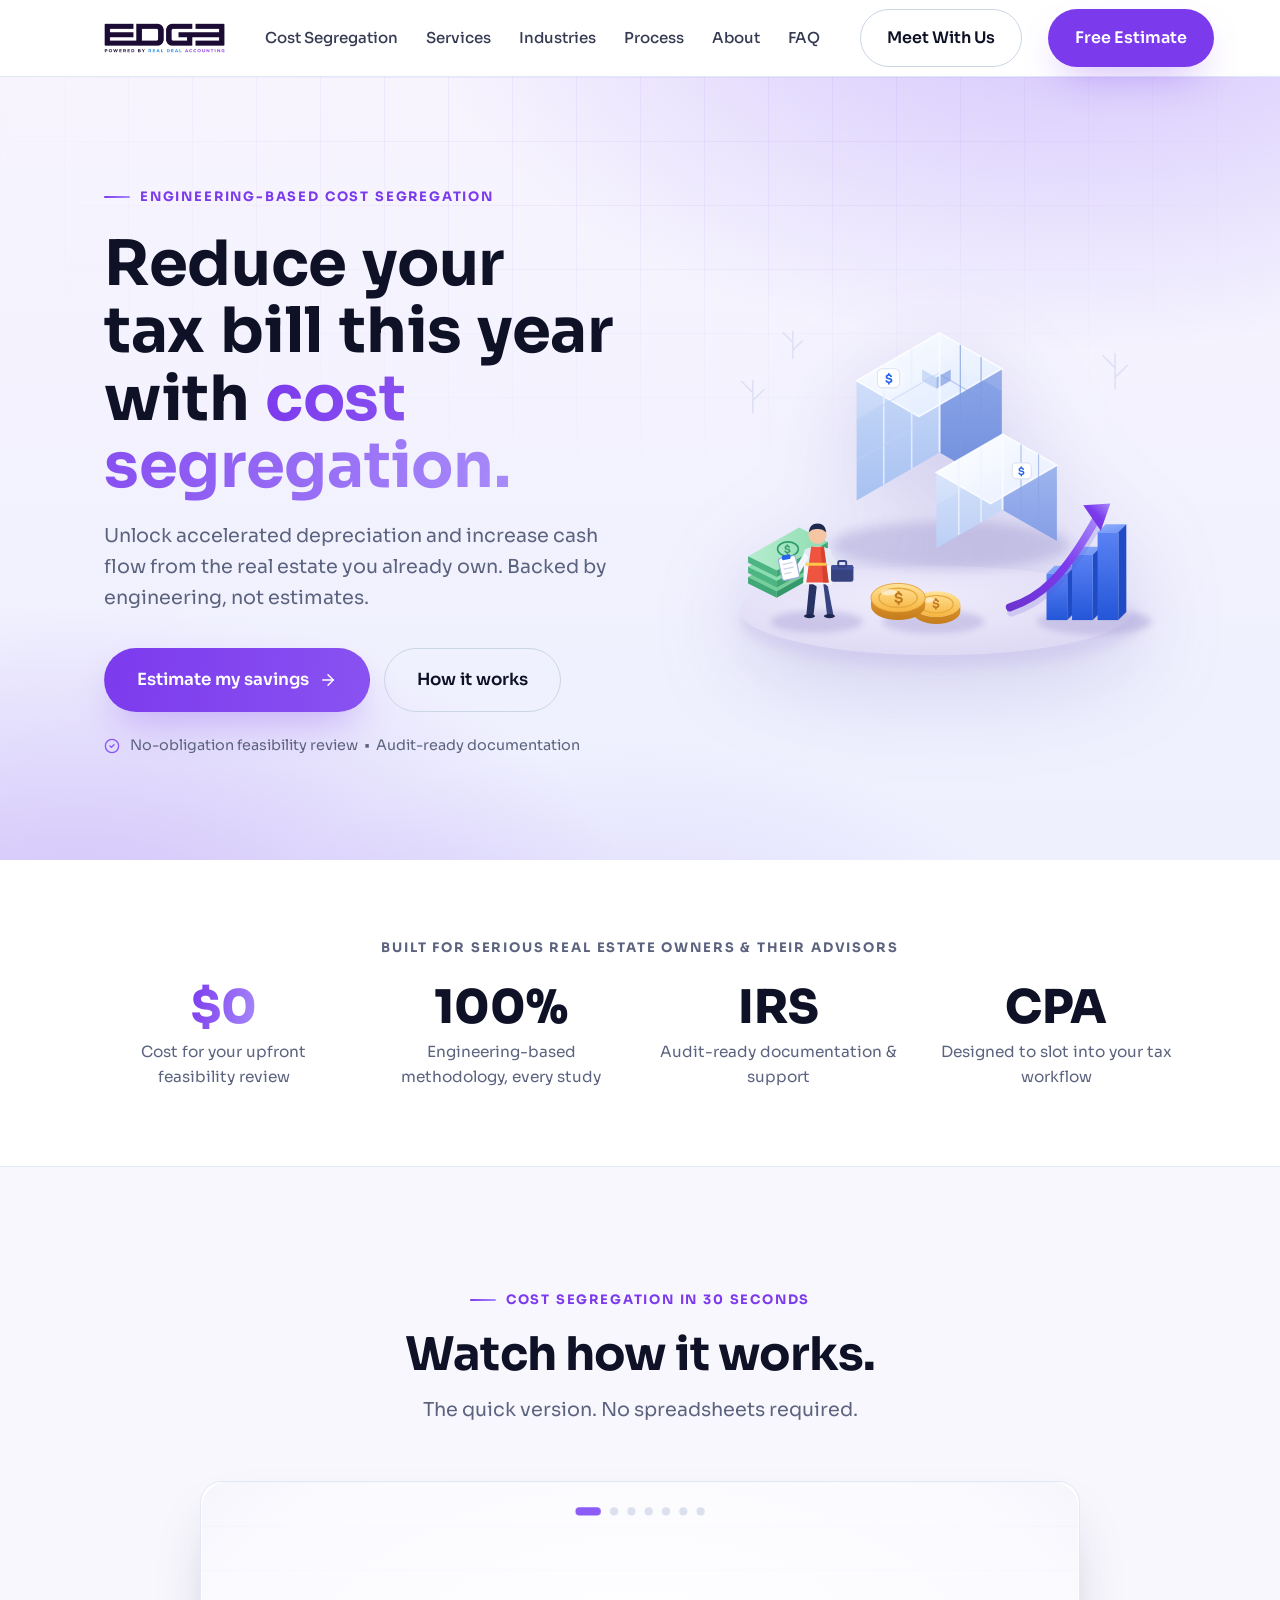
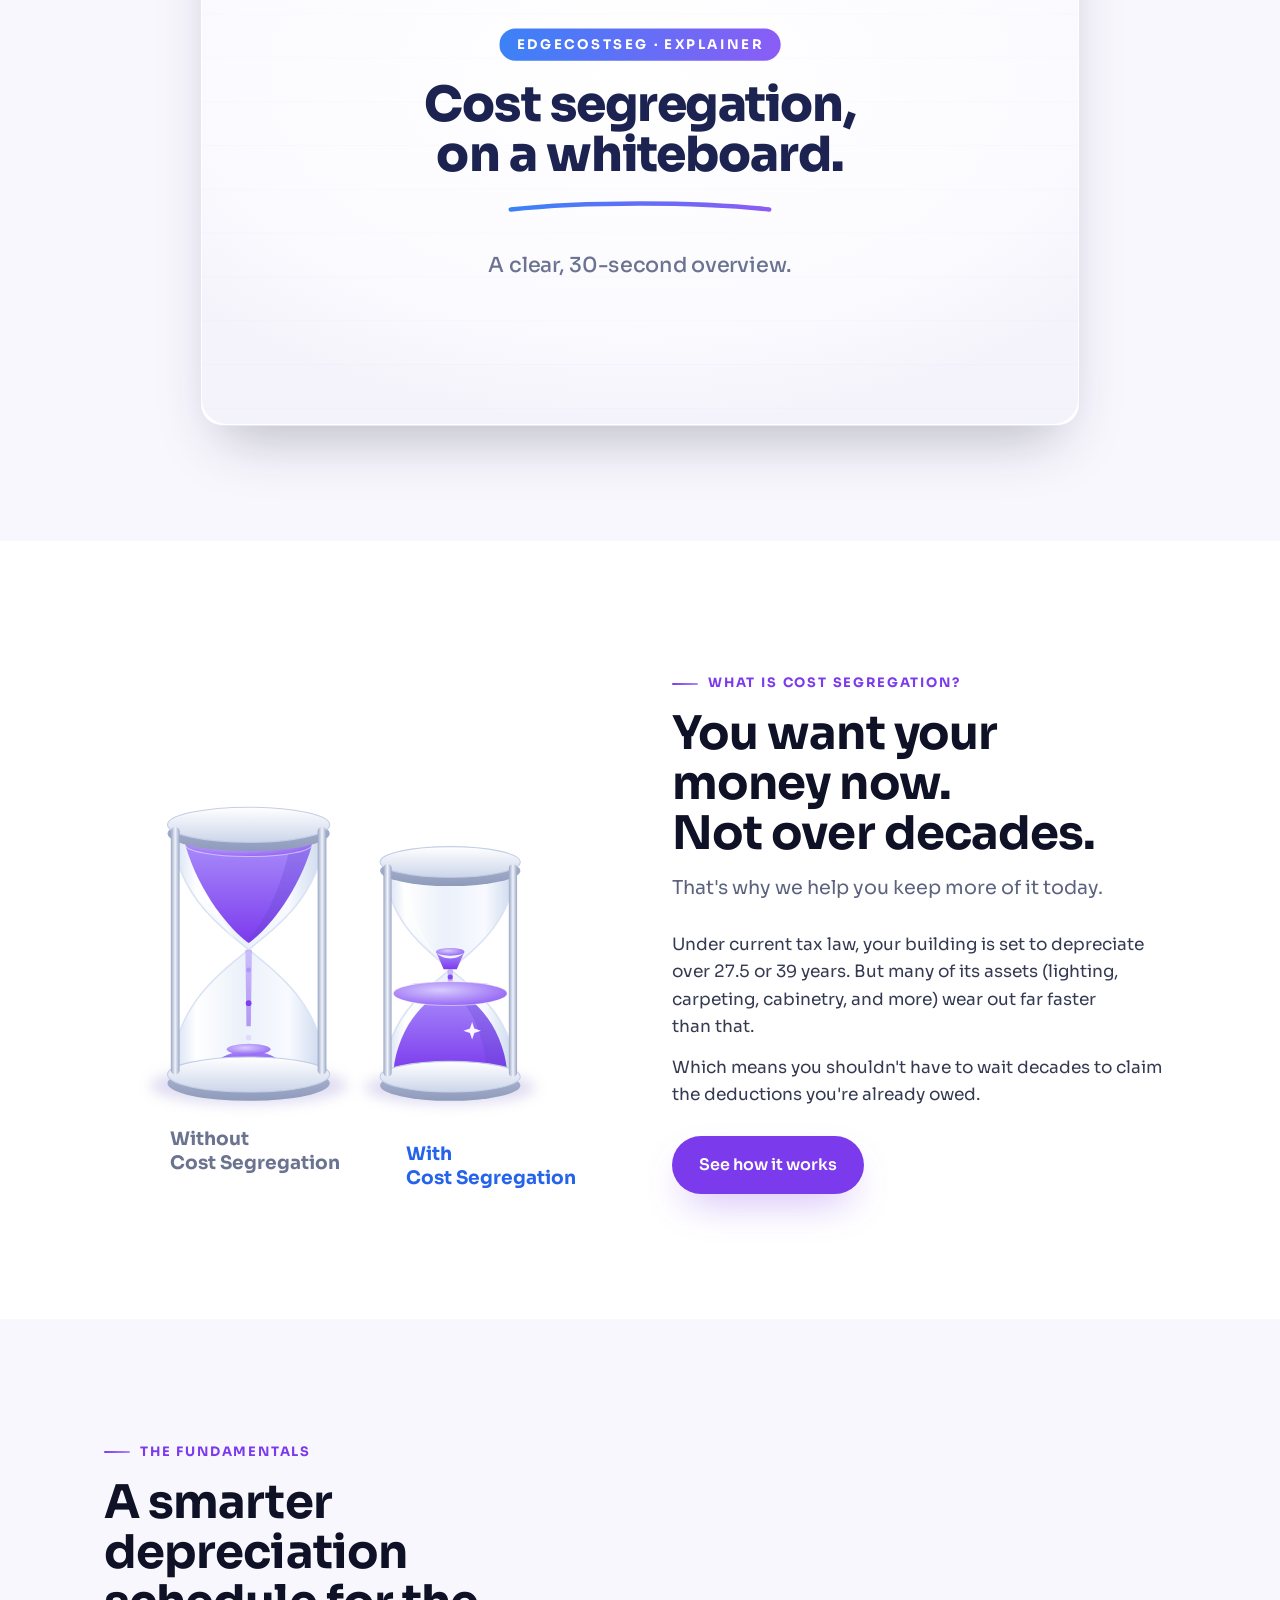
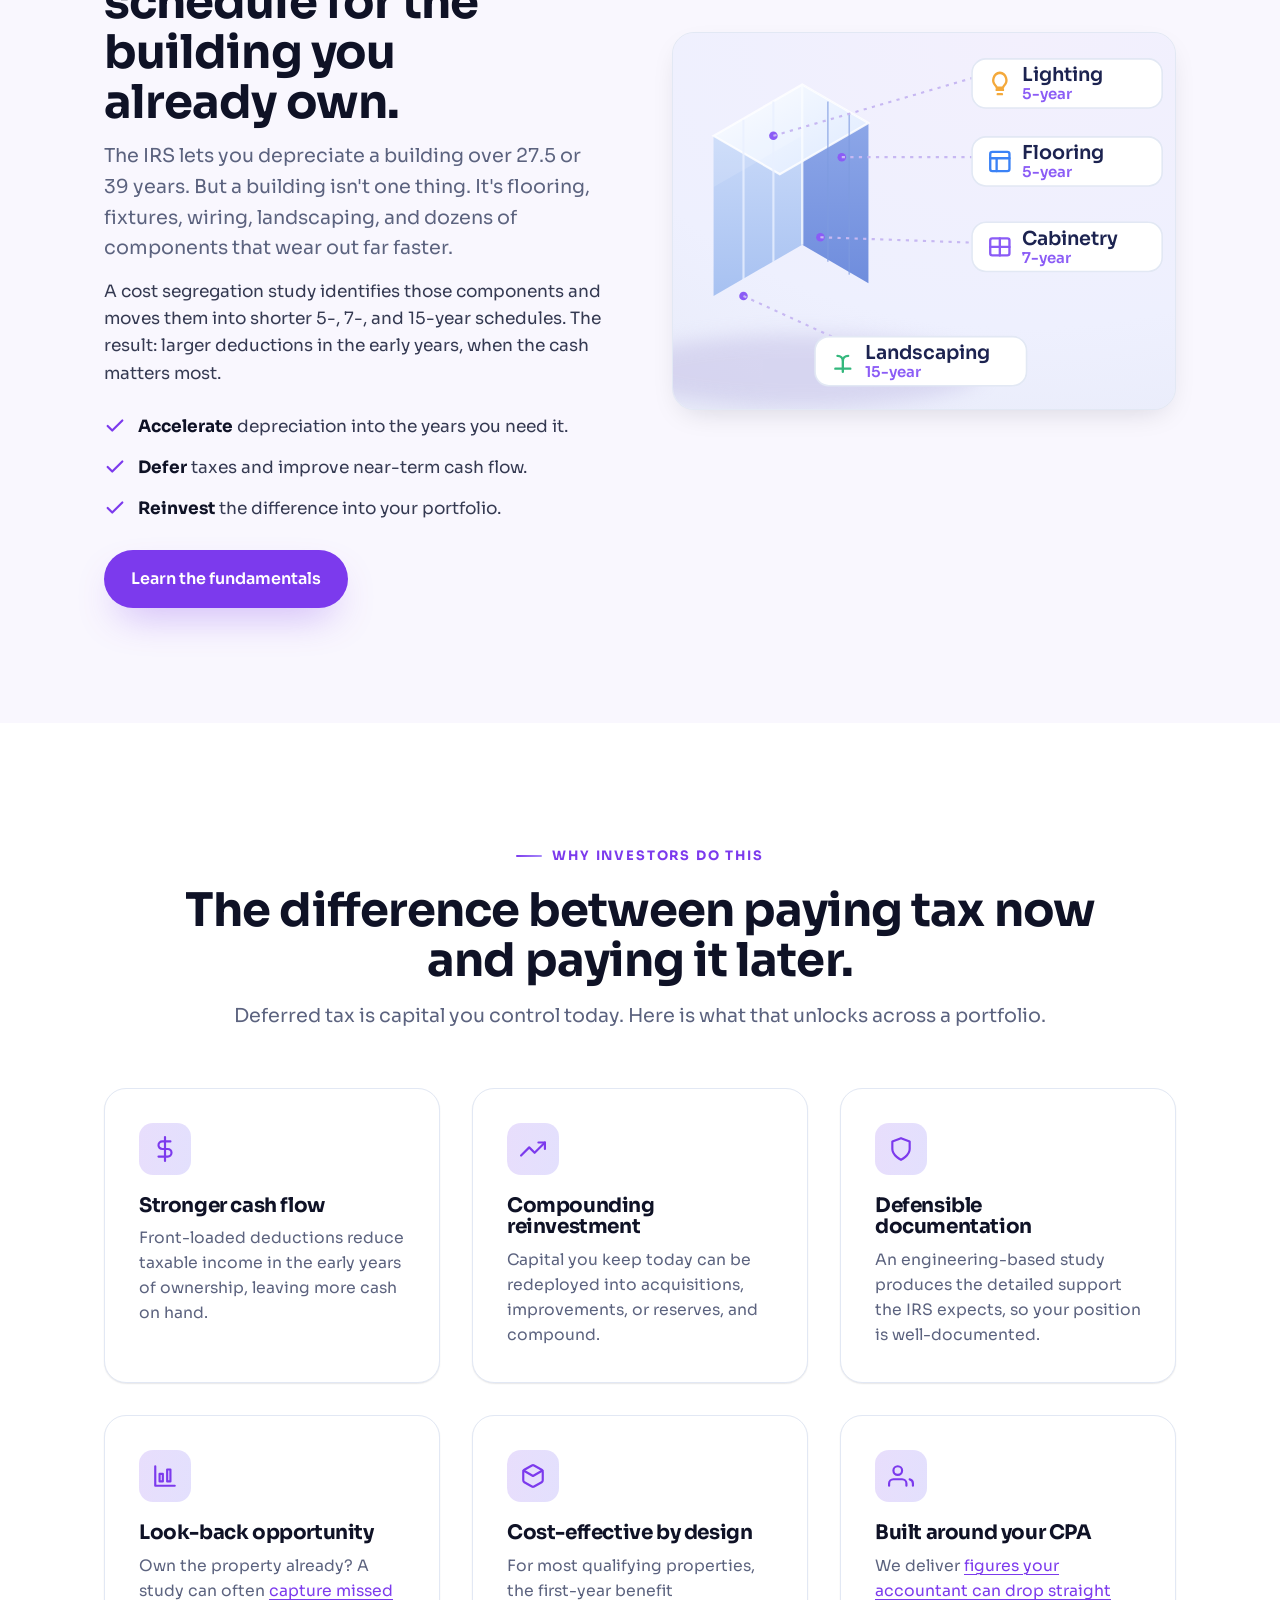
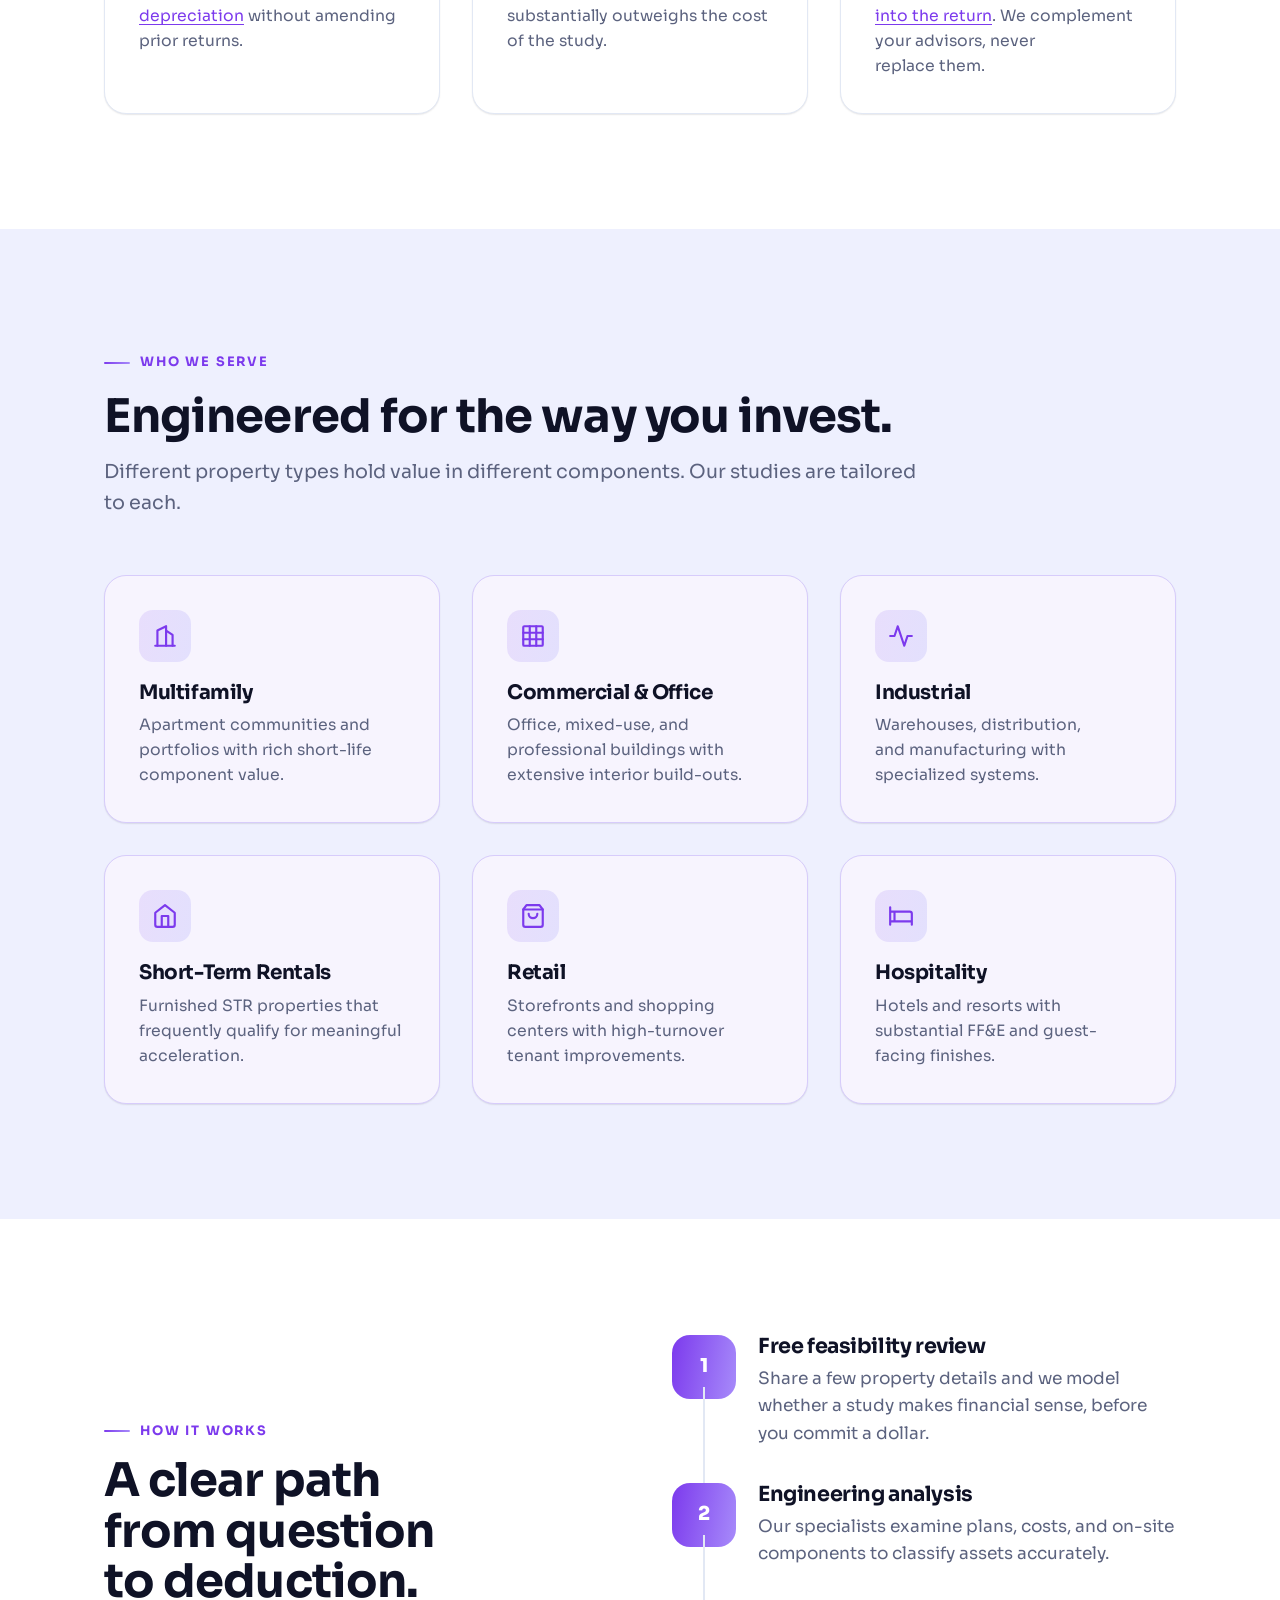
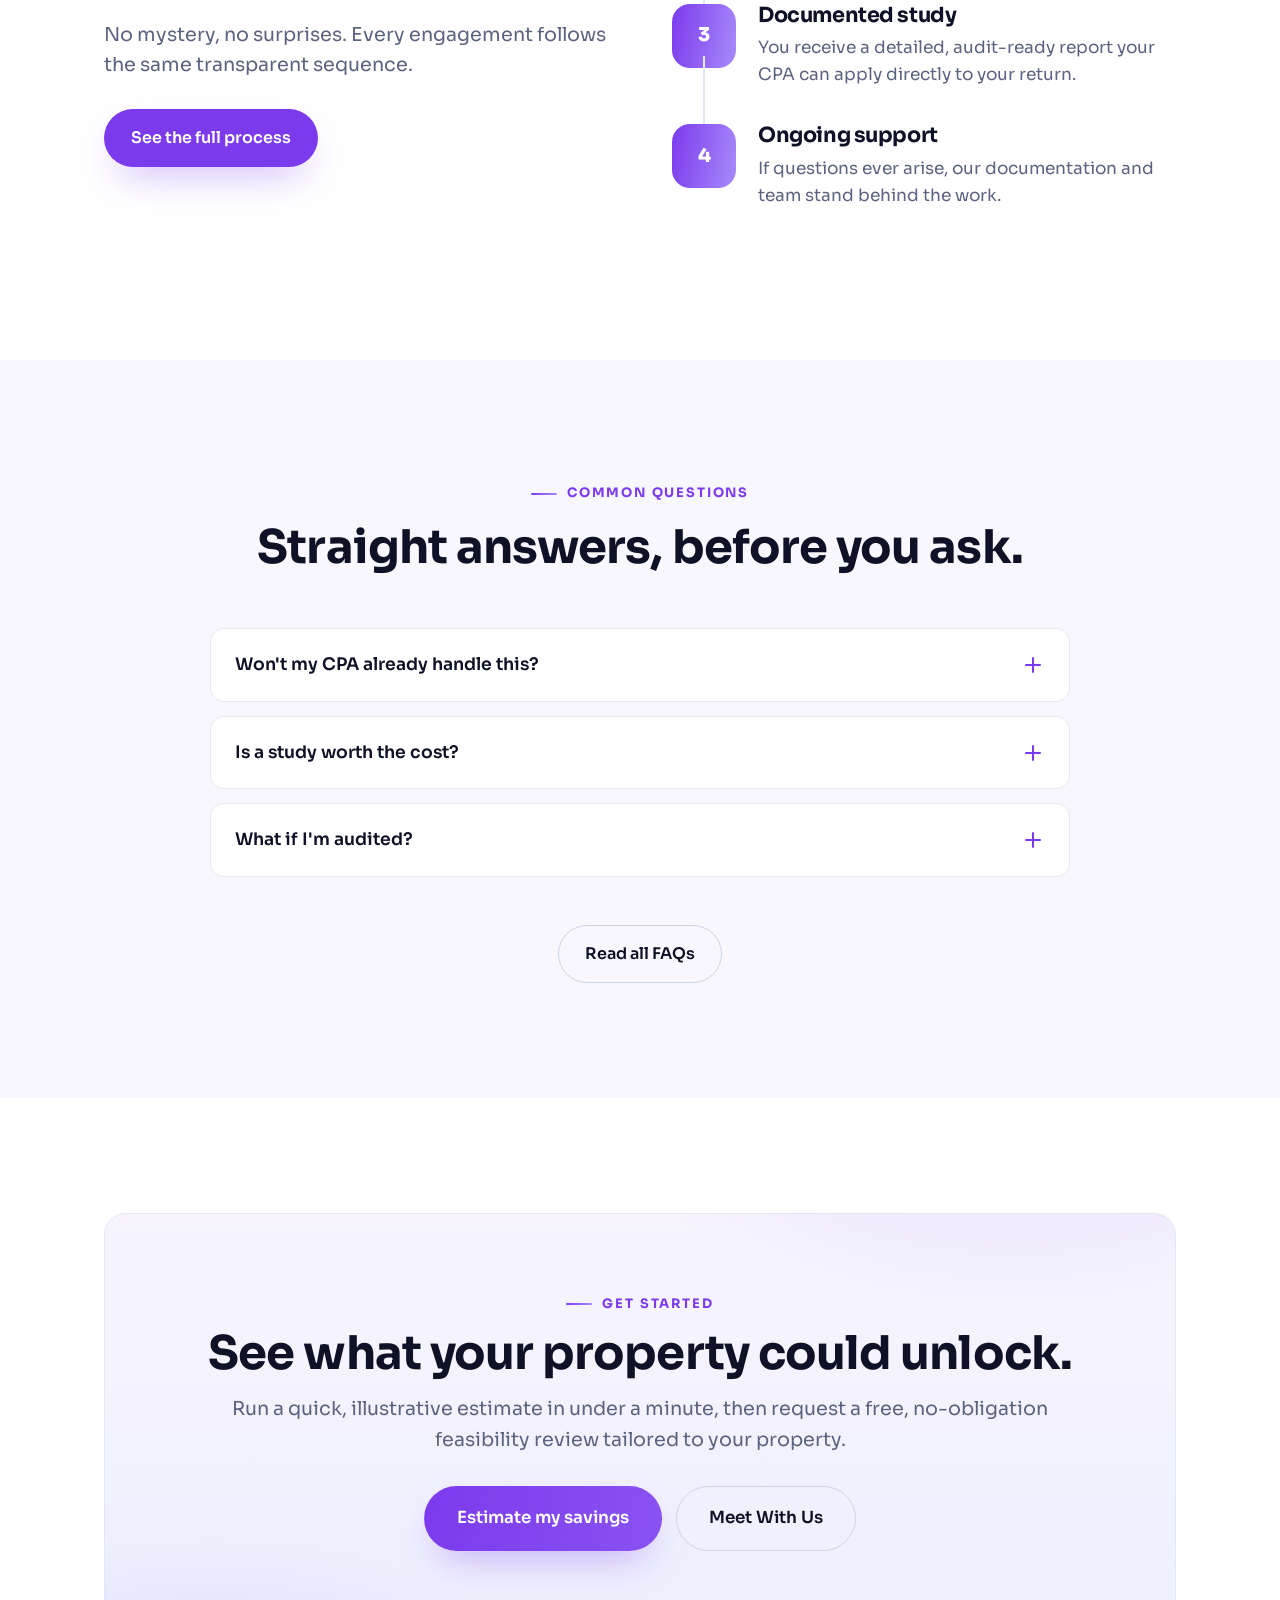
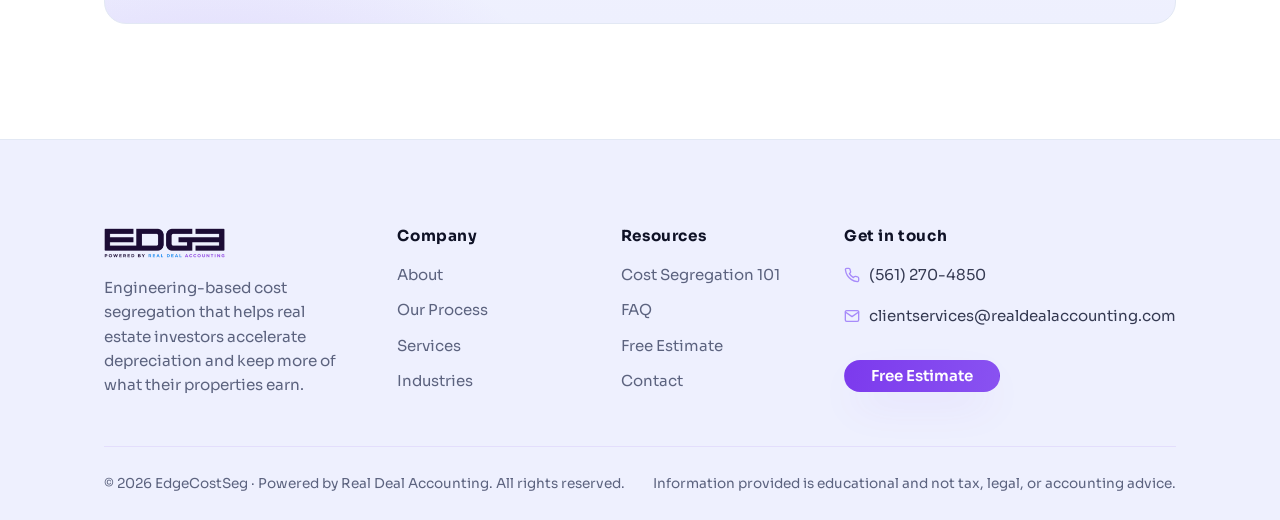
==== commit 9cd77be4: "SEO, speed and accessibility improvements (rounds 1 and 2) Round 1 - bugs, contrast, speed, images, " ====
--- a/index.html
+++ b/index.html
@@ -3,13 +3,14 @@
 <head>
   <meta charset="UTF-8" />
   <meta name="viewport" content="width=device-width, initial-scale=1.0" />
-  <title>EdgeCostSeg | Engineering-Based Cost Segregation for Real Estate Investors</title>
-  <meta name="description" content="EdgeCostSeg delivers engineering-based cost segregation studies that accelerate depreciation, defer taxes, and free up cash flow for real estate investors. Powered by Real Deal Accounting." />
+  <title>Engineering-Based Cost Segregation Studies | EdgeCostSeg</title>
+  <meta name="description" content="Engineering-based cost segregation studies that accelerate depreciation and free up cash flow for real estate investors. Powered by Real Deal Accounting." />
   <meta name="theme-color" content="#efeafe" />
   <link rel="preconnect" href="https://fonts.googleapis.com" />
   <link rel="preconnect" href="https://fonts.gstatic.com" crossorigin />
-  <link href="https://fonts.googleapis.com/css2?family=Sora:wght@300;400;500;600;700;800&family=Figtree:wght@400;500;600;700&display=swap" rel="stylesheet" />
+  <link href="https://fonts.googleapis.com/css2?family=Sora:wght@400;500;600;700;800&family=Figtree:wght@400;500;600;700&display=swap" rel="stylesheet" />
   <link rel="stylesheet" href="styles.css" />
+  <noscript><style>.reveal { opacity: 1; transform: none; }</style></noscript>
 </head>
 <body>
   <a class="skip-link" href="#main">Skip to content</a>
@@ -19,7 +20,7 @@
     <div class="container nav">
       <a class="brand" href="index.html" aria-label="EdgeCostSeg home">
         <!-- EDIT: LOGO -->
-        <img src="assets/logo.png" alt="EdgeCostSeg, powered by Real Deal Accounting" />
+        <img src="assets/logo.png" width="483" height="120" alt="EdgeCostSeg, powered by Real Deal Accounting" />
       </a>
       <nav aria-label="Primary">
         <ul class="nav-links">
@@ -52,7 +53,7 @@
     <a href="contact.html">Contact</a>
     <a class="btn btn--primary" href="estimate.html">Get My Free Estimate</a>
     <!-- EDIT: PHONE -->
-    <a class="btn btn--ghost nav-save" href="https://calendly.com/swasserman-o0l3/costseg" target="_blank" rel="noopener">Meet With Us</a>
+    <a class="btn btn--ghost nav-save" href="https://calendly.com/swasserman-o0l3/costseg" target="_blank" rel="noopener">Meet With Us</a><a class="nav-phone" href="tel:+15612704850">Call (561) 270-4850</a>
   </nav>
 
   <main id="main">
@@ -510,7 +511,7 @@
           <div class="card card--hover reveal">
             <div class="icon-badge"><svg viewBox="0 0 24 24" fill="none" stroke="currentColor" stroke-width="2" stroke-linecap="round" stroke-linejoin="round"><path d="M3 3v18h18"/><rect x="7" y="10" width="3" height="7"/><rect x="14" y="6" width="3" height="11"/></svg></div>
             <h3>Look-back opportunity</h3>
-            <p>Own the property already? A study can often capture missed depreciation without amending prior returns.</p>
+            <p>Own the property already? A study can often <a class="text-link" href="services.html#look-back-studies">capture missed depreciation</a> without amending prior returns.</p>
           </div>
           <div class="card card--hover reveal">
             <div class="icon-badge"><svg viewBox="0 0 24 24" fill="none" stroke="currentColor" stroke-width="2" stroke-linecap="round" stroke-linejoin="round"><path d="M21 16V8a2 2 0 0 0-1-1.73l-7-4a2 2 0 0 0-2 0l-7 4A2 2 0 0 0 3 8v8a2 2 0 0 0 1 1.73l7 4a2 2 0 0 0 2 0l7-4A2 2 0 0 0 21 16z"/><polyline points="3.27 6.96 12 12.01 20.73 6.96"/></svg></div>
@@ -520,7 +521,7 @@
           <div class="card card--hover reveal">
             <div class="icon-badge"><svg viewBox="0 0 24 24" fill="none" stroke="currentColor" stroke-width="2" stroke-linecap="round" stroke-linejoin="round"><path d="M17 21v-2a4 4 0 0 0-4-4H5a4 4 0 0 0-4 4v2"/><circle cx="9" cy="7" r="4"/><path d="M23 21v-2a4 4 0 0 0-3-3.87"/></svg></div>
             <h3>Built around your CPA</h3>
-            <p>We deliver figures your accountant can drop straight into the return. We complement your advisors, never replace them.</p>
+            <p>We deliver <a class="text-link" href="services.html#cpa-partners">figures your accountant can drop straight into the return</a>. We complement your advisors, never replace them.</p>
           </div>
         </div>
       </div>
@@ -634,7 +635,7 @@
     <section class="section">
       <div class="container">
         <div class="cta-banner reveal">
-          <span class="eyebrow" style="color:var(--violet-500)">Get started</span>
+          <span class="eyebrow">Get started</span>
           <h2 class="h-lg mt-s">See what your property could unlock.</h2>
           <p class="lead measure">Run a quick, illustrative estimate in under a minute, then request a free, no-obligation feasibility review tailored to your property.</p>
           <div class="btn-row">
@@ -653,11 +654,11 @@
       <div class="footer-top">
         <div class="footer-brand">
           <!-- EDIT: LOGO (white) -->
-          <img src="assets/logo.png" alt="EdgeCostSeg" />
+          <img src="assets/logo.png" width="483" height="120" alt="EdgeCostSeg" />
           <p>Engineering-based cost segregation that helps real estate investors accelerate depreciation and keep more of what their properties earn.</p>
         </div>
         <div class="footer-col">
-          <h4>Company</h4>
+          <h2>Company</h2>
           <ul>
             <li><a href="about.html">About</a></li>
             <li><a href="process.html">Our Process</a></li>
@@ -666,7 +667,7 @@
           </ul>
         </div>
         <div class="footer-col">
-          <h4>Resources</h4>
+          <h2>Resources</h2>
           <ul>
             <li><a href="cost-segregation.html">Cost Segregation 101</a></li>
             <li><a href="faq.html">FAQ</a></li>
@@ -675,7 +676,7 @@
           </ul>
         </div>
         <div class="footer-col">
-          <h4>Get in touch</h4>
+          <h2>Get in touch</h2>
           <div class="footer-contact">
             <!-- EDIT: PHONE -->
             <a href="tel:+15612704850"><svg viewBox="0 0 24 24" fill="none" stroke="currentColor" stroke-width="2" stroke-linecap="round" stroke-linejoin="round"><path d="M22 16.92v3a2 2 0 0 1-2.18 2 19.79 19.79 0 0 1-8.63-3.07 19.5 19.5 0 0 1-6-6 19.79 19.79 0 0 1-3.07-8.67A2 2 0 0 1 4.11 2h3a2 2 0 0 1 2 1.72c.13.96.36 1.9.7 2.81a2 2 0 0 1-.45 2.11L8.09 9.91a16 16 0 0 0 6 6l1.27-1.27a2 2 0 0 1 2.11-.45c.91.34 1.85.57 2.81.7A2 2 0 0 1 22 16.92z"/></svg>(561) 270-4850</a>
@@ -694,18 +695,13 @@
 
   <script src="script.js"></script>
 
-  <!-- ============ TWEAKS (design controls; hidden when Tweaks is off) ============ -->
-  <div id="tweaks-root"></div>
-  <script src="https://unpkg.com/react@18.3.1/umd/react.development.js" integrity="sha384-hD6/rw4ppMLGNu3tX5cjIb+uRZ7UkRJ6BPkLpg4hAu/6onKUg4lLsHAs9EBPT82L" crossorigin="anonymous"></script>
-  <script src="https://unpkg.com/react-dom@18.3.1/umd/react-dom.development.js" integrity="sha384-u6aeetuaXnQ38mYT8rp6sbXaQe3NL9t+IBXmnYxwkUI2Hw4bsp2Wvmx4yRQF1uAm" crossorigin="anonymous"></script>
-  <script src="https://unpkg.com/@babel/standalone@7.29.0/babel.min.js" integrity="sha384-m08KidiNqLdpJqLq95G/LEi8Qvjl/xUYll3QILypMoQ65QorJ9Lvtp2RXYGBFj1y" crossorigin="anonymous"></script>
-  <script type="text/babel" src="tweaks-panel.jsx"></script>
-  <script type="text/babel">
-    const TWEAK_DEFAULTS = /*EDITMODE-BEGIN*/{
+  <!-- ============ BRAND COLORS (applies the site palette; no external libraries) ============ -->
+  <script>
+    const TWEAK_DEFAULTS = {
       "palette": ["#7c3aed", "#a78bfa", "#f7f4fe", "#eef0fe"],
       "character": "soft",
       "motion": "measured"
-    }/*EDITMODE-END*/;
+    };
 
     /* ---- color helpers ---- */
     const hex2rgb = (h) => {
@@ -772,33 +768,7 @@
       });
     }
 
-    function TweakControls() {
-      const [t, setTweak] = useTweaks(TWEAK_DEFAULTS);
-      React.useEffect(() => { applyTweaks(t); }, [t]);
-      return (
-        <TweaksPanel>
-          <TweakSection label="Brand" />
-          <TweakColor label="Palette" value={t.palette}
-            options={[
-              ["#7c3aed", "#a78bfa", "#f7f4fe", "#eef0fe"],
-              ["#1d4ed8", "#7ea8f8", "#f4f7fe", "#eaf0fb"],
-              ["#0f766e", "#5eead4", "#f0faf8", "#e6f4f1"],
-              ["#3f4756", "#c08a2e", "#faf8f4", "#f1eee7"]
-            ]}
-            onChange={(v) => setTweak('palette', v)} />
-          <TweakSection label="Feel" />
-          <TweakRadio label="Character" value={t.character}
-            options={["soft", "precise", "bold"]}
-            onChange={(v) => setTweak('character', v)} />
-          <TweakRadio label="Motion" value={t.motion}
-            options={["still", "measured", "lively"]}
-            onChange={(v) => setTweak('motion', v)} />
-        </TweaksPanel>
-      );
-    }
-
     applyTweaks(TWEAK_DEFAULTS);
-    ReactDOM.createRoot(document.getElementById('tweaks-root')).render(<TweakControls />);
   </script>
 </body>
 </html>
--- a/styles.css
+++ b/styles.css
@@ -0,0 +1,678 @@
+/* ============================================================
+   EdgeCostSeg Design System
+   Powered by Real Deal Accounting
+   ------------------------------------------------------------
+   EDIT: BRAND COLORS: change the tokens below to rebrand.
+   ============================================================ */
+
+:root {
+  /* ---- Brand palette (sampled from logo) ---- */
+  --navy-950: #efeafe;   /* light lavender surface */
+  --navy-900: #f4f1fd;   /* lighter lavender surface */
+  --navy-800: #e7e0fa;   /* lavender raised */
+  --navy-700: #ddd3f5;   /* lavender border */
+
+  --blue-600: #7c3aed;   /* primary CTA (purple)                   */
+  --blue-500: #8b5cf6;   /* bright purple accent                   */
+  --blue-400: #a78bfa;   /* hover / light purple accent            */
+
+  --violet-500: #8b5cf6; /* secondary accent (from "ACCOUNTING")   */
+  --violet-400: #a78bfa;
+
+  --white: #ffffff;
+  --gray-50:  #f6f8fc;   /* light section background               */
+  --gray-100: #eef2f9;   /* cards on white / subtle fills          */
+  --gray-200: #e2e8f4;   /* borders                                */
+  --gray-300: #cbd5e6;
+  --ink-900: #0f1226;    /* primary text on light                  */
+  --ink-700: #353a52;    /* body text                              */
+  --ink-500: #5c637f;    /* muted text (darkened from #6b7390 for WCAG AA contrast) */
+
+  /* ---- Signature gradient (blue -> violet, mirrors logo) ---- */
+  --grad: linear-gradient(100deg, var(--blue-600) 0%, var(--violet-400) 100%);
+  --grad-btn: linear-gradient(100deg, var(--blue-600) 0%, #8952f1 100%); /* buttons: lighter end kept dark enough for white text (4.6:1) */
+  --grad-soft: linear-gradient(100deg, rgba(124,58,237,.14), rgba(139,92,246,.16));
+
+  /* ---- Type ---- */
+  --font-display: "Sora", system-ui, sans-serif;
+  --font-body: "Sora", system-ui, sans-serif;
+
+  /* ---- Spacing / shape ---- */
+  --radius-sm: 8px;
+  --radius: 14px;
+  --radius-lg: 22px;
+  --shadow-sm: 0 1px 2px rgba(15,18,38,.06), 0 1px 1px rgba(15,18,38,.04);
+  --shadow-md: 0 10px 30px -12px rgba(15,18,38,.18);
+  --shadow-lg: 0 30px 60px -20px rgba(15,18,38,.28);
+  --shadow-blue: 0 18px 40px -14px rgba(124,58,237,.42);
+
+  --maxw: 1200px;
+  --gutter: clamp(20px, 5vw, 64px);
+
+  /* ---- Tweakable wash tokens (driven by the Tweaks palette) ---- */
+  --accent-rgb: 124 58 237;   /* primary, as an rgb triplet for rgb()/alpha */
+  --accent2-rgb: 167 139 250; /* soft accent */
+  --wash-a: #f7f4fe;          /* top of page washes */
+  --wash-b: #eef0fe;          /* bottom of page washes */
+  --wash-strength: 1;         /* character multiplier for wash intensity */
+}
+
+/* ============================================================
+   Reset & base
+   ============================================================ */
+*, *::before, *::after { box-sizing: border-box; }
+* { margin: 0; }
+html { scroll-behavior: smooth; -webkit-text-size-adjust: 100%; }
+body {
+  font-family: var(--font-body);
+  color: var(--ink-700);
+  background: var(--white);
+  line-height: 1.6;
+  font-size: 17px;
+  -webkit-font-smoothing: antialiased;
+  text-rendering: optimizeLegibility;
+}
+img { display: block; max-width: 100%; height: auto; }
+a { color: inherit; text-decoration: none; }
+button { font: inherit; cursor: pointer; }
+:focus-visible { outline: 3px solid var(--blue-400); outline-offset: 3px; border-radius: 4px; }
+
+h1, h2, h3, h4 {
+  font-family: var(--font-display);
+  color: var(--ink-900);
+  line-height: 1.08;
+  letter-spacing: -0.02em;
+  font-weight: 700;
+  text-wrap: balance;
+}
+p { text-wrap: pretty; }
+
+/* ============================================================
+   Layout helpers
+   ============================================================ */
+.container { width: 100%; max-width: var(--maxw); margin-inline: auto; padding-inline: var(--gutter); }
+.section { padding-block: clamp(64px, 9vw, 128px); }
+.section--tight { padding-block: clamp(48px, 6vw, 80px); }
+.section--gray { background: var(--gray-50); }
+.section--navy { background: var(--navy-950); color: var(--ink-700); }
+.section--navy h1, .section--navy h2, .section--navy h3 { color: var(--ink-900); }
+
+.grid { display: grid; gap: clamp(20px, 3vw, 32px); }
+.cols-2 { grid-template-columns: repeat(2, 1fr); }
+.cols-3 { grid-template-columns: repeat(3, 1fr); }
+.cols-4 { grid-template-columns: repeat(4, 1fr); }
+@media (max-width: 980px) { .cols-3, .cols-4 { grid-template-columns: repeat(2, 1fr); } }
+@media (max-width: 640px) { .cols-2, .cols-3, .cols-4 { grid-template-columns: 1fr; } }
+
+.center { text-align: center; }
+.measure { max-width: 62ch; }
+.measure-tight { max-width: 48ch; }
+.center .measure, .center .measure-tight { margin-inline: auto; }
+
+/* ============================================================
+   Eyebrow / headings rhythm
+   ============================================================ */
+.eyebrow {
+  display: inline-flex; align-items: center; gap: 10px;
+  font-family: var(--font-body);
+  font-weight: 700; font-size: 13px; letter-spacing: .14em; text-transform: uppercase;
+  color: var(--blue-600);
+}
+.eyebrow::before {
+  content: ""; width: 26px; height: 2px; border-radius: 2px; background: var(--grad);
+}
+.section--navy .eyebrow { color: var(--blue-600); }
+
+.h-xl { font-size: clamp(2.2rem, 5.2vw, 3.9rem); }
+.h-lg { font-size: clamp(1.9rem, 4vw, 2.9rem); }
+.h-md { font-size: clamp(1.45rem, 2.6vw, 2rem); }
+.lead { font-size: clamp(1.05rem, 1.5vw, 1.25rem); color: var(--ink-500); }
+.section--navy .lead { color: var(--ink-500); }
+.block-head { margin-bottom: clamp(36px, 5vw, 56px); }
+.block-head .eyebrow { margin-bottom: 18px; }
+.block-head p { margin-top: 16px; }
+
+/* ============================================================
+   Buttons
+   ============================================================ */
+.btn {
+  display: inline-flex; align-items: center; justify-content: center; gap: 10px;
+  font-family: var(--font-body); font-weight: 600; font-size: 1rem;
+  padding: 15px 26px; border-radius: 999px; border: 1px solid transparent;
+  transition: transform .18s ease, box-shadow .18s ease, background .18s ease, color .18s ease, border-color .18s ease;
+  white-space: nowrap;
+}
+.btn svg { width: 18px; height: 18px; }
+.btn--primary { background: var(--blue-600); color: #fff; box-shadow: var(--shadow-blue); }
+.btn--primary:hover { transform: translateY(-2px); background: var(--blue-500); }
+.btn--gradient { background: var(--grad-btn); color: #fff; box-shadow: var(--shadow-blue); }
+.btn--gradient:hover { transform: translateY(-2px); filter: brightness(1.05); }
+.btn--ghost { background: transparent; color: var(--ink-900); border-color: var(--gray-300); }
+.btn--ghost:hover { border-color: var(--blue-500); color: var(--blue-600); }
+.btn--light { background: var(--grad-btn); color: #fff; box-shadow: var(--shadow-blue); }
+.btn--light:hover { transform: translateY(-2px); box-shadow: var(--shadow-lg); }
+.btn--ghost-light { background: transparent; color: var(--ink-900); border-color: var(--gray-300); }
+.btn--ghost-light:hover { border-color: var(--blue-500); color: var(--blue-600); background: transparent; }
+.btn--lg { padding: 18px 32px; font-size: 1.05rem; }
+.btn-row { display: flex; flex-wrap: wrap; gap: 14px; }
+.center .btn-row { justify-content: center; }
+
+.link-arrow { display: inline-flex; align-items: center; gap: 7px; padding-block: 8px; font-weight: 600; color: var(--blue-600); }
+.link-arrow svg { width: 16px; height: 16px; transition: transform .18s ease; }
+.link-arrow:hover svg { transform: translateX(4px); }
+
+/* ============================================================
+   Header / navigation
+   ============================================================ */
+.site-header {
+  position: sticky; top: 0; z-index: 60;
+  background: rgba(255,255,255,.82);
+  backdrop-filter: saturate(180%) blur(14px);
+  border-bottom: 1px solid var(--gray-200);
+}
+.nav {
+  display: flex; align-items: center; justify-content: flex-start;
+  height: 76px; gap: 28px;
+}
+.brand { display: flex; align-items: center; flex-shrink: 0; padding-block: 10px; }
+.brand img { height: 30px; width: auto; }            /* EDIT: LOGO */
+.nav-links { display: flex; align-items: center; gap: 4px; list-style: none; padding: 0; }
+.nav-links a {
+  display: inline-block; padding: 9px 12px; border-radius: 999px; white-space: nowrap;
+  font-weight: 500; font-size: .94rem; color: var(--ink-700);
+  transition: background .15s ease, color .15s ease;
+}
+.nav-links a:hover { background: var(--gray-100); color: var(--ink-900); }
+.nav-links a.active { color: var(--blue-600); font-weight: 600; }
+.nav-cta { display: flex; align-items: center; gap: 20px; flex-shrink: 0; margin-left: auto; }
+.nav-estimate { margin-left: 6px; }
+.nav-phone { display: inline-flex; align-items: center; gap: 8px; font-weight: 600; color: var(--ink-900); font-size: .95rem; }
+.nav-phone svg { width: 16px; height: 16px; color: var(--blue-600); }
+.nav-toggle {
+  display: none; width: 44px; height: 44px; border-radius: 10px;
+  border: 1px solid var(--gray-200); background: #fff; align-items: center; justify-content: center;
+}
+.nav-toggle svg { width: 22px; height: 22px; color: var(--ink-900); }
+
+@media (max-width: 1080px) {
+  .nav-phone { display: none; }
+}
+@media (max-width: 1200px) { /* was 980px: header overflowed between ~1000-1180px */
+  .nav-links, .nav-cta .btn { display: none; }
+  .nav-toggle { display: inline-flex; }
+}
+
+/* Mobile drawer */
+.mobile-menu {
+  position: fixed; inset: 76px 0 0 0; z-index: 55;
+  background: var(--white); padding: 24px var(--gutter) 48px;
+  transform: translateX(100%); transition: transform .3s cubic-bezier(.4,0,.2,1);
+  overflow-y: auto; display: flex; flex-direction: column; gap: 6px;
+}
+.mobile-menu.open { transform: translateX(0); }
+.mobile-menu a { padding: 16px 8px; font-size: 1.15rem; font-weight: 600; color: var(--ink-900); border-bottom: 1px solid var(--gray-100); }
+.mobile-menu a.active { color: var(--blue-600); }
+.mobile-menu .btn { margin-top: 22px; }
+.mobile-menu a.btn--primary { color: #fff; border-bottom-color: transparent; } /* .mobile-menu a was overriding the button text color */
+.mobile-menu a.btn--ghost { border-bottom: 1px solid var(--gray-300); }
+.mobile-menu .nav-phone { display: inline-flex; margin-top: 16px; font-size: 1.05rem; }
+body.menu-open { overflow: hidden; }
+
+/* ============================================================
+   Cards & surfaces
+   ============================================================ */
+.card {
+  background: #fff; border: 1px solid var(--gray-200); border-radius: var(--radius-lg);
+  padding: clamp(24px, 3vw, 34px); box-shadow: var(--shadow-sm);
+  transition: transform .2s ease, box-shadow .2s ease, border-color .2s ease;
+}
+.card--hover:hover { transform: translateY(-4px); box-shadow: var(--shadow-md); border-color: var(--gray-300); }
+.card h3 { font-size: 1.25rem; margin-bottom: 10px; }
+.card p { color: var(--ink-500); font-size: .98rem; }
+
+.icon-badge {
+  width: 52px; height: 52px; border-radius: 14px; display: grid; place-items: center;
+  background: var(--grad-soft); color: var(--blue-600); margin-bottom: 20px;
+}
+.icon-badge svg { width: 26px; height: 26px; }
+.section--navy .icon-badge { background: var(--grad-soft); color: var(--blue-600); }
+
+/* numbered step chip */
+.step-num {
+  font-family: var(--font-display); font-weight: 800; font-size: .95rem;
+  width: 40px; height: 40px; border-radius: 12px; display: grid; place-items: center;
+  background: var(--grad); color: #fff; flex-shrink: 0;
+}
+
+/* pill / tag */
+.pill {
+  display: inline-flex; align-items: center; gap: 8px; padding: 7px 14px; border-radius: 999px;
+  background: var(--gray-100); color: var(--ink-700); font-size: .85rem; font-weight: 600;
+}
+.section--navy .pill { background: #fff; color: var(--ink-700); }
+
+/* ============================================================
+   Hero
+   ============================================================ */
+.hero {
+  position: relative; overflow: hidden;
+  background:
+    radial-gradient(1100px 640px at 84% -14%, rgb(var(--accent2-rgb) / calc(.48 * var(--wash-strength))), transparent 60%),
+    radial-gradient(1000px 660px at 6% 116%, rgb(var(--accent-rgb) / calc(.30 * var(--wash-strength))), transparent 58%),
+    radial-gradient(700px 460px at 50% 120%, rgb(var(--accent2-rgb) / calc(.26 * var(--wash-strength))), transparent 60%),
+    linear-gradient(180deg, var(--wash-a) 0%, var(--wash-b) 100%);
+  color: var(--ink-700);
+}
+.hero::before {
+  content: ""; position: absolute; inset: 0;
+  background-image: linear-gradient(rgb(var(--accent-rgb) / .06) 1px, transparent 1px),
+                    linear-gradient(90deg, rgb(var(--accent-rgb) / .06) 1px, transparent 1px);
+  background-size: 64px 64px;
+  -webkit-mask-image: radial-gradient(900px 520px at 50% 0%, #000 30%, transparent 78%);
+          mask-image: radial-gradient(900px 520px at 50% 0%, #000 30%, transparent 78%);
+}
+.hero .container { position: relative; }
+.hero-grid {
+  display: grid; grid-template-columns: 1.05fr .95fr; gap: clamp(32px, 5vw, 64px);
+  align-items: center; padding-block: clamp(56px, 8vw, 104px);
+}
+@media (max-width: 940px) { .hero-grid { grid-template-columns: 1fr; } }
+.hero h1 { color: var(--ink-900); letter-spacing: -0.005em; word-spacing: 0.04em; }
+.hero .lead { color: var(--ink-500); margin-top: 22px; }
+.hero .eyebrow { color: var(--blue-600); margin-bottom: 22px; }
+.hero .btn-row { margin-top: 34px; }
+.hero-note { margin-top: 22px; font-size: .9rem; color: var(--ink-500); display: flex; align-items: center; gap: 10px; }
+.hero-note svg { width: 16px; height: 16px; color: var(--violet-500); }
+.grad-text { background: var(--grad); -webkit-background-clip: text; background-clip: text; color: transparent; }
+
+/* hero illustration */
+.hero-illus { display: flex; justify-content: center; align-items: center; }
+.hero-illus svg { width: 100%; max-width: 560px; height: auto; filter: drop-shadow(0 26px 44px rgba(99,86,180,.22)); }
+@media (max-width: 940px) { .hero-illus { margin-top: 8px; } .hero-illus svg { max-width: 440px; } }
+
+/* hourglass art */
+.hourglass-art { display: flex; justify-content: center; align-items: center; }
+.hourglass-art svg { width: 100%; max-width: 600px; height: auto; }
+
+/* animated explainer */
+.explainer-frame {
+  max-width: 880px; margin-inline: auto; width: 100%;
+  aspect-ratio: 760 / 470; border-radius: var(--radius-lg); overflow: hidden;
+  border: 1px solid var(--gray-200); box-shadow: var(--shadow-lg); background: #fff;
+}
+.explainer-frame iframe { width: 100%; height: 100%; border: 0; display: block; }
+
+/* zig-zag illustrated process timeline */
+.ztl { position: relative; max-width: 940px; margin-inline: auto; }
+.ztl::before { content: ""; position: absolute; left: 50%; top: 56px; bottom: 56px; border-left: 3px dashed var(--violet-400); transform: translateX(-50%); opacity: .6; }
+.zstep { display: grid; grid-template-columns: 1fr 110px 1fr; align-items: center; gap: clamp(14px, 3vw, 36px); margin-bottom: clamp(28px, 5vw, 56px); }
+.zstep:last-child { margin-bottom: 0; }
+.zillus { display: flex; order: 1; justify-content: flex-end; }
+.zillus svg { width: 100%; max-width: 240px; height: auto; }
+.znum { order: 2; justify-self: center; width: 78px; height: 78px; border-radius: 50%; background: #fff; border: 2px solid var(--gray-200); box-shadow: var(--shadow-md); display: grid; place-items: center; font-family: var(--font-display); font-weight: 800; font-size: 1.7rem; color: var(--ink-900); position: relative; z-index: 2; }
+.znum::after { content: ""; position: absolute; right: 0; bottom: 4px; width: 13px; height: 13px; border-radius: 50%; background: var(--violet-500); border: 3px solid #fff; }
+.ztext { order: 3; }
+.ztext h3 { font-size: 1.45rem; margin-bottom: 10px; }
+.ztext p { color: var(--ink-500); }
+.ztext .form-note { margin-top: 10px; font-size: .85rem; color: var(--ink-500); }
+.zstep:nth-child(even) .zillus { order: 3; justify-content: flex-start; }
+.zstep:nth-child(even) .ztext { order: 1; text-align: right; }
+@media (max-width: 760px) {
+  .ztl::before { left: 39px; }
+  .zstep { grid-template-columns: 78px 1fr; align-items: start; gap: 18px; }
+  .zstep .znum, .zstep:nth-child(even) .znum { order: 1; grid-column: 1; justify-self: start; }
+  .zstep .ztext, .zstep:nth-child(even) .ztext { order: 2; grid-column: 2; text-align: left; }
+  .zstep .zillus, .zstep:nth-child(even) .zillus { order: 3; grid-column: 2; justify-content: flex-start; }
+  .zillus svg { max-width: 190px; }
+}
+
+/* hero stat panel */
+.hero-panel {
+  background: linear-gradient(180deg, rgba(255,255,255,.07), rgba(255,255,255,.02));
+  border: 1px solid var(--navy-700); border-radius: var(--radius-lg);
+  padding: clamp(24px, 3vw, 34px); box-shadow: var(--shadow-lg);
+  backdrop-filter: blur(6px);
+}
+.hero-panel .panel-label { font-size: .82rem; letter-spacing: .12em; text-transform: uppercase; color: #8b93b8; font-weight: 700; }
+.hero-panel .panel-figure { font-family: var(--font-display); font-weight: 800; font-size: clamp(2.4rem, 5vw, 3.4rem); color: #fff; line-height: 1; margin: 10px 0 6px; }
+.hero-panel .panel-sub { color: #aab2d0; font-size: .95rem; }
+.hero-panel hr { border: 0; border-top: 1px solid var(--navy-700); margin: 24px 0; }
+.hero-mini { display: grid; grid-template-columns: 1fr 1fr; gap: 18px; }
+.hero-mini .m-fig { font-family: var(--font-display); font-weight: 700; font-size: 1.5rem; color: #fff; }
+.hero-mini .m-lab { font-size: .82rem; color: #8b93b8; }
+
+/* ============================================================
+   Stat band
+   ============================================================ */
+.statband { display: grid; grid-template-columns: repeat(4, 1fr); gap: clamp(20px, 3vw, 40px); }
+@media (max-width: 760px) { .statband { grid-template-columns: 1fr 1fr; } }
+.stat .stat-fig { font-family: var(--font-display); font-weight: 800; font-size: clamp(2rem, 4vw, 2.9rem); color: var(--ink-900); line-height: 1; }
+.section--navy .stat .stat-fig { color: #fff; }
+.stat .stat-fig .grad-text { font-weight: 800; }
+.stat .stat-lab { margin-top: 10px; color: var(--ink-500); font-size: .96rem; }
+.section--navy .stat .stat-lab { color: var(--ink-500); }
+
+/* ============================================================
+   Feature / split rows
+   ============================================================ */
+.split { display: grid; grid-template-columns: 1fr 1fr; gap: clamp(32px, 5vw, 72px); align-items: center; }
+.split--media-right { grid-template-columns: 1fr 1fr; }
+@media (max-width: 880px) { .split { grid-template-columns: 1fr; } .split--media-right .split-media { order: -1; } }
+.split-media {
+  border-radius: var(--radius-lg); overflow: hidden; border: 1px solid var(--gray-200);
+  box-shadow: var(--shadow-md); background: var(--gray-100);
+}
+.split ul.checks { list-style: none; padding: 0; margin: 26px 0 0; display: grid; gap: 14px; }
+.checks li { display: flex; gap: 12px; align-items: flex-start; }
+.checks li svg { width: 22px; height: 22px; flex-shrink: 0; color: var(--blue-600); margin-top: 2px; }
+.checks li b { color: var(--ink-900); }
+
+/* image placeholder */
+.ph {
+  display: grid; place-items: center; aspect-ratio: 4/3; width: 100%;
+  background:
+    repeating-linear-gradient(45deg, rgba(124,58,237,.05) 0 14px, transparent 14px 28px),
+    var(--grad-soft);
+  color: var(--blue-600); font-weight: 600; font-size: .9rem; text-align: center; padding: 20px;
+}
+.ph span { opacity: .8; }
+
+/* ============================================================
+   Process timeline
+   ============================================================ */
+.timeline { display: grid; gap: 0; }
+.tl-step { display: grid; grid-template-columns: 64px 1fr; gap: 22px; padding-bottom: 36px; position: relative; }
+.tl-step:not(:last-child)::before {
+  content: ""; position: absolute; left: 31px; top: 52px; bottom: 0; width: 2px; background: var(--gray-200);
+}
+.section--navy .tl-step:not(:last-child)::before { background: var(--navy-700); }
+.tl-step .step-num { width: 64px; height: 64px; border-radius: 18px; font-size: 1.2rem; background: var(--grad); }
+.tl-step h3 { font-size: 1.3rem; margin-bottom: 8px; }
+.tl-step p { color: var(--ink-500); }
+.section--navy .tl-step p { color: var(--ink-500); }
+
+/* ============================================================
+   FAQ accordion
+   ============================================================ */
+.faq { max-width: 860px; margin-inline: auto; display: grid; gap: 14px; }
+.faq-item { border: 1px solid var(--gray-200); border-radius: var(--radius); background: #fff; overflow: hidden; transition: border-color .2s ease, box-shadow .2s ease; }
+.faq-item.open { border-color: var(--blue-400); box-shadow: var(--shadow-sm); }
+.faq-q {
+  width: 100%; text-align: left; background: none; border: 0; padding: 22px 24px;
+  display: flex; justify-content: space-between; align-items: center; gap: 18px;
+  font-family: var(--font-display); font-weight: 600; font-size: 1.08rem; color: var(--ink-900);
+}
+.faq-q .chev { width: 24px; height: 24px; flex-shrink: 0; color: var(--blue-600); transition: transform .25s ease; }
+.faq-item.open .chev { transform: rotate(45deg); }
+.faq-a { max-height: 0; overflow: hidden; transition: max-height .3s ease; }
+.faq-a-inner { padding: 0 24px 24px; color: var(--ink-500); }
+
+/* ============================================================
+   Banner CTA
+   ============================================================ */
+.cta-banner {
+  position: relative; overflow: hidden; border-radius: var(--radius-lg);
+  background:
+    radial-gradient(700px 360px at 85% -30%, rgb(var(--accent2-rgb) / calc(.22 * var(--wash-strength))), transparent 60%),
+    radial-gradient(620px 360px at 10% 130%, rgb(var(--accent-rgb) / calc(.16 * var(--wash-strength))), transparent 60%),
+    linear-gradient(180deg, var(--wash-a), var(--wash-b));
+  border: 1px solid var(--gray-200);
+  color: var(--ink-700); padding: clamp(40px, 6vw, 72px); text-align: center;
+}
+.cta-banner h2 { color: var(--ink-900); }
+.cta-banner p { color: var(--ink-500); margin: 16px auto 0; }
+.cta-banner .btn-row { margin-top: 30px; justify-content: center; }
+
+/* ============================================================
+   Team
+   ============================================================ */
+.team-card { text-align: left; }
+.team-card .photo {
+  width: 100%; aspect-ratio: 1/1; object-fit: cover; object-position: 50% 30%; border-radius: var(--radius);
+  border: 1px solid var(--gray-200); background: var(--gray-100); margin-bottom: 16px;
+}
+.team-card .name { font-family: var(--font-display); font-weight: 700; color: var(--ink-900); font-size: 1.1rem; }
+.team-card .role { color: var(--blue-600); font-weight: 600; font-size: .9rem; margin-top: 2px; }
+.team-card .bio { color: var(--ink-500); font-size: .94rem; margin-top: 10px; }
+
+/* ============================================================
+   Forms
+   ============================================================ */
+.form-card { background: #fff; border: 1px solid var(--gray-200); border-radius: var(--radius-lg); padding: clamp(26px, 3.5vw, 40px); box-shadow: var(--shadow-md); }
+.field { display: grid; gap: 8px; margin-bottom: 18px; }
+.field label { font-weight: 600; color: var(--ink-900); font-size: .92rem; }
+.field .req { color: var(--violet-500); }
+.field input, .field select, .field textarea {
+  font: inherit; padding: 13px 15px; border-radius: var(--radius-sm);
+  border: 1px solid var(--gray-300); background: #fff; color: var(--ink-900); width: 100%;
+  transition: border-color .15s ease, box-shadow .15s ease;
+}
+.field input:focus, .field select:focus, .field textarea:focus {
+  outline: none; border-color: var(--blue-500); box-shadow: 0 0 0 4px rgba(124,58,237,.16);
+}
+.field textarea { resize: vertical; min-height: 120px; }
+.form-row { display: grid; grid-template-columns: 1fr 1fr; gap: 18px; }
+@media (max-width: 560px) { .form-row { grid-template-columns: 1fr; } }
+.form-note { font-size: .85rem; color: var(--ink-500); margin-top: 6px; }
+.form-success {
+  display: none; text-align: center; padding: 30px 10px;
+}
+.form-success.show { display: block; }
+.form-success svg { width: 56px; height: 56px; color: var(--blue-600); margin: 0 auto 16px; }
+
+/* ============================================================
+   Estimator
+   ============================================================ */
+.estimator { display: grid; grid-template-columns: 1.05fr 1fr; gap: clamp(24px, 4vw, 48px); align-items: start; }
+@media (max-width: 900px) { .estimator { grid-template-columns: 1fr; } }
+.est-controls .field { margin-bottom: 22px; }
+.seg { display: flex; flex-wrap: wrap; gap: 10px; }
+.seg button {
+  flex: 1 1 auto; min-width: 120px; padding: 13px 14px; border-radius: var(--radius-sm);
+  border: 1px solid var(--gray-300); background: #fff; color: var(--ink-700); font-weight: 600; font-size: .92rem;
+  transition: all .15s ease;
+}
+.seg button.active { border-color: var(--blue-500); background: var(--grad-soft); color: var(--blue-600); }
+.range-wrap { display: grid; gap: 10px; }
+input[type="range"] { -webkit-appearance: none; appearance: none; width: 100%; height: 6px; border-radius: 6px; background: var(--gray-200); }
+input[type="range"]::-webkit-slider-thumb { -webkit-appearance: none; appearance: none; width: 24px; height: 24px; border-radius: 50%; background: var(--blue-600); border: 4px solid #fff; box-shadow: var(--shadow-md); cursor: pointer; }
+input[type="range"]::-moz-range-thumb { width: 22px; height: 22px; border: 4px solid #fff; border-radius: 50%; background: var(--blue-600); cursor: pointer; }
+.range-val { font-family: var(--font-display); font-weight: 700; font-size: 1.4rem; color: var(--ink-900); }
+
+.est-result {
+  position: sticky; top: 96px;
+  background: linear-gradient(180deg,#f3f0fd,#eef0fe); color: var(--ink-900); border: 1px solid var(--gray-200); border-radius: var(--radius-lg);
+  padding: clamp(26px, 3.5vw, 38px); box-shadow: var(--shadow-lg); overflow: hidden;
+}
+.est-result .er-label { font-size: .82rem; letter-spacing: .12em; text-transform: uppercase; color: var(--ink-500); font-weight: 700; }
+.est-result .er-fig { font-family: var(--font-display); font-weight: 800; font-size: clamp(2.6rem, 6vw, 3.6rem); line-height: 1; margin: 12px 0; background: var(--grad); -webkit-background-clip: text; background-clip: text; color: transparent; }
+.est-result .er-sub { color: var(--ink-500); font-size: .95rem; }
+.er-break { margin-top: 26px; display: grid; gap: 12px; }
+.er-break .row { display: flex; align-items: center; justify-content: space-between; gap: 14px; padding-bottom: 12px; border-bottom: 1px solid var(--navy-700); }
+.er-break .row span:first-child { color: var(--ink-500); }
+.er-break .row span:last-child { font-weight: 700; color: var(--ink-900); }
+.est-result .btn { width: 100%; margin-top: 26px; }
+.est-disclaimer { font-size: .78rem; color: var(--ink-500); margin-top: 18px; line-height: 1.5; }
+
+/* ============================================================
+   Premium cost-seg estimator widget
+   ============================================================ */
+.cse { display: grid; grid-template-columns: 1.08fr .92fr; background: #fff; border: 1px solid var(--gray-200); border-radius: var(--radius-lg); box-shadow: var(--shadow-lg); overflow: hidden; max-width: 1000px; margin-inline: auto; }
+@media (max-width: 880px) { .cse { grid-template-columns: 1fr; } }
+.cse-controls { padding: clamp(24px, 3.2vw, 40px); display: grid; gap: clamp(22px, 3vw, 30px); align-content: start; }
+.cse-group { display: grid; gap: 12px; }
+.cse-label { display: flex; justify-content: space-between; align-items: center; font-weight: 700; color: var(--ink-900); font-size: .96rem; }
+.cse-val { font-family: var(--font-display); font-weight: 800; font-size: 1.15rem; color: var(--blue-600); }
+.cse-pills { display: flex; flex-wrap: wrap; gap: 9px; }
+.cse-pills button { flex: 1 1 auto; padding: 11px 14px; border-radius: 999px; border: 1.5px solid var(--gray-200); background: #fff; color: var(--ink-700); font-weight: 600; font-size: .9rem; font-family: var(--font-body); transition: all .15s ease; white-space: nowrap; }
+.cse-pills button:hover { border-color: var(--violet-400); }
+.cse-pills button.active { border-color: transparent; background: var(--blue-600); color: #fff; }
+.cse-range { -webkit-appearance: none; appearance: none; width: 100%; height: 8px; box-sizing: content-box; padding-block: 18px; background-clip: content-box; border-radius: 8px; background: linear-gradient(90deg, var(--blue-600) var(--pct, 30%), var(--gray-200) var(--pct, 30%)); cursor: pointer; touch-action: pan-y; }
+.cse-range::-webkit-slider-thumb { -webkit-appearance: none; appearance: none; width: 26px; height: 26px; border-radius: 50%; background: #fff; border: 5px solid var(--blue-600); box-shadow: var(--shadow-md); cursor: pointer; }
+.cse-range::-moz-range-thumb { width: 24px; height: 24px; border-radius: 50%; background: #fff; border: 5px solid var(--blue-600); box-shadow: var(--shadow-md); cursor: pointer; }
+.cse-scale { display: flex; justify-content: space-between; font-size: .8rem; color: var(--ink-500); font-weight: 600; }
+.cse-date { font: inherit; padding: 12px 14px; border-radius: var(--radius-sm); border: 1px solid var(--gray-300); background: #fff; color: var(--ink-900); width: 100%; }
+.cse-date:focus { outline: none; border-color: var(--blue-500); box-shadow: 0 0 0 4px rgba(124,58,237,.16); }
+.cse-out { background: linear-gradient(165deg, #f7f8fc, #eef1f7); padding: clamp(24px, 3.2vw, 40px); display: flex; flex-direction: column; border-left: 1px solid var(--gray-200); }
+@media (max-width: 880px) { .cse-out { border-left: none; border-top: 1px solid var(--gray-200); } }
+.cse-out-label { display: flex; align-items: center; gap: 8px; font-weight: 700; color: var(--ink-700); font-size: .82rem; letter-spacing: .04em; text-transform: uppercase; }
+.cse-sub { font-weight: 600; color: var(--ink-500); text-transform: none; letter-spacing: 0; }
+.cse-fig { font-family: var(--font-display); font-weight: 800; font-size: clamp(1.45rem, 3.2vw, 2.05rem); color: var(--ink-900); line-height: 1.12; margin-top: 6px; letter-spacing: -.02em; }
+.cse-fig--accent { color: var(--blue-600); }
+.cse-info { position: relative; width: 22px; height: 22px; border-radius: 50%; border: none; background: var(--violet-400); color: #fff; font-size: 12px; font-weight: 700; font-style: italic; cursor: pointer; display: inline-grid; place-items: center; flex-shrink: 0; }
+.cse-info::after { content: ""; position: absolute; inset: -11px; border-radius: 50%; }
+.cse-tip { position: absolute; bottom: 140%; left: 50%; transform: translateX(-50%); width: 230px; background: #2a2150; color: #fff; font-weight: 500; font-size: .76rem; line-height: 1.45; text-transform: none; letter-spacing: 0; padding: 11px 13px; border-radius: 10px; box-shadow: var(--shadow-md); opacity: 0; visibility: hidden; transition: opacity .2s ease; pointer-events: none; z-index: 6; }
+.cse-info:hover .cse-tip, .cse-info:focus .cse-tip { opacity: 1; visibility: visible; }
+.cse-conf { margin-top: 24px; }
+.cse-conf-head { display: flex; justify-content: space-between; font-weight: 700; font-size: .82rem; text-transform: uppercase; letter-spacing: .04em; color: var(--ink-700); margin-bottom: 9px; }
+.cse-conf-head #cseConfLabel { color: var(--blue-600); }
+.cse-conf-bar { display: flex; gap: 6px; }
+.cse-conf-bar i { flex: 1; height: 9px; border-radius: 6px; background: var(--gray-200); transition: background .35s ease; }
+.cse-conf-bar i.on { background: var(--blue-600); }
+.cse-disc { font-size: .75rem; color: var(--ink-500); margin-top: 16px; line-height: 1.5; }
+.cse-cta { margin-top: 24px; padding-top: 22px; border-top: 1px solid var(--gray-200); }
+.cse-cta-h { font-family: var(--font-display); font-weight: 800; font-size: 1.18rem; color: var(--ink-900); margin-bottom: 8px; }
+.cse-cta-sub { font-size: .86rem; color: var(--ink-500); line-height: 1.5; margin-bottom: 16px; }
+.cse-cta-2 { display: block; text-align: center; margin-top: 8px; padding-block: 12px; font-weight: 600; color: var(--blue-600); font-size: .95rem; }
+.cse-cta-2:hover { color: var(--violet-500); }
+.cse-badges { display: flex; flex-wrap: wrap; gap: 8px 16px; justify-content: center; margin-top: 22px; }
+.cse-badges span { display: inline-flex; align-items: center; gap: 6px; font-size: .75rem; font-weight: 600; color: var(--ink-500); }
+.cse-badges span::before { content: ""; width: 7px; height: 7px; border-radius: 50%; background: #34b87d; flex-shrink: 0; }
+/* keep the methodology tooltip on-screen on phones */
+@media (max-width: 620px) {
+  .cse-tip { left: auto; right: -10px; transform: none; width: min(230px, calc(100vw - 44px)); }
+}
+
+/* ============================================================
+   Footer
+   ============================================================ */
+.site-footer { background: var(--navy-950); color: var(--ink-500); padding-top: clamp(56px, 7vw, 88px); border-top: 1px solid var(--gray-200); }
+.footer-top { display: grid; grid-template-columns: 1.4fr 1fr 1fr 1fr; gap: clamp(28px, 4vw, 48px); padding-bottom: 48px; }
+@media (max-width: 860px) { .footer-top { grid-template-columns: 1fr 1fr; } }
+@media (max-width: 520px) { .footer-top { grid-template-columns: 1fr; } }
+.footer-brand img { height: 30px; width: auto; margin-bottom: 18px; }   /* EDIT: LOGO (white) */
+.footer-brand p { color: var(--ink-500); font-size: .95rem; max-width: 34ch; }
+.footer-col h2, .footer-col h4 { color: var(--ink-900); font-size: .95rem; font-family: var(--font-body); font-weight: 700; letter-spacing: .04em; margin-bottom: 16px; }
+.site-footer .btn--gradient, .site-footer .btn--primary, .footer-col a.btn { color: #fff; }
+.footer-col ul { list-style: none; padding: 0; display: grid; gap: 5px; } /* gap reduced by the 6px padding added to links below */
+.footer-col a { display: inline-block; padding-block: 3px; color: var(--ink-500); font-size: .94rem; transition: color .15s ease; }
+.footer-col a:hover { color: var(--ink-900); }
+.footer-contact { display: grid; gap: 11px; font-size: .94rem; }
+.footer-contact a { display: inline-flex; align-items: center; gap: 9px; color: var(--ink-700); }
+.footer-contact svg { width: 16px; height: 16px; color: var(--blue-400); flex-shrink: 0; }
+.footer-bottom {
+  border-top: 1px solid var(--navy-800); padding-block: 26px;
+  display: flex; flex-wrap: wrap; justify-content: space-between; gap: 14px;
+  font-size: .85rem; color: var(--ink-500);
+}
+.footer-bottom a { color: var(--ink-500); }
+.footer-bottom a:hover { color: var(--ink-900); }
+
+/* ============================================================
+   Page hero (interior pages)
+   ============================================================ */
+.page-hero {
+  background:
+    radial-gradient(800px 420px at 85% -40%, rgb(var(--accent2-rgb) / calc(.30 * var(--wash-strength))), transparent 60%),
+    radial-gradient(760px 440px at 8% -10%, rgb(var(--accent-rgb) / calc(.24 * var(--wash-strength))), transparent 58%),
+    var(--navy-950);
+  color: var(--ink-700); padding-block: clamp(56px, 7vw, 96px); position: relative; overflow: hidden;
+}
+.page-hero h1 { color: var(--ink-900); }
+.page-hero .lead { color: var(--ink-500); margin-top: 18px; }
+.page-hero .eyebrow { color: var(--blue-600); margin-bottom: 18px; }
+.breadcrumb { font-size: .85rem; color: var(--ink-900); font-weight: 500; margin-bottom: 20px; }
+.breadcrumb a { display: inline-block; padding-block: 4px; }
+.breadcrumb a:hover { color: var(--blue-600); }
+
+/* ============================================================
+   Reveal-on-scroll
+   ============================================================ */
+.reveal { opacity: 0; transform: translateY(22px); transition: opacity .6s ease, transform .6s ease; }
+.reveal.in { opacity: 1; transform: none; }
+@media (prefers-reduced-motion: reduce) {
+  .reveal { opacity: 1; transform: none; transition: none; }
+  html { scroll-behavior: auto; }
+}
+
+/* ============================================================
+   Utility
+   ============================================================ */
+.mt-0 { margin-top: 0; } .mt-s { margin-top: 14px; } .mt-m { margin-top: 28px; } .mt-l { margin-top: 48px; }
+.divider { height: 1px; background: var(--gray-200); border: 0; }
+.text-muted { color: var(--ink-500); }
+.skip-link { position: absolute; left: -999px; top: 0; background: #fff; color: var(--blue-600); padding: 12px 18px; z-index: 100; border-radius: 0 0 8px 0; font-weight: 600; }
+.skip-link:focus { left: 0; }
+
+/* ============================================================
+   TWEAKS: Character (surface treatment & shape language)
+   soft = default (washed, rounded, gradient-forward)
+   ============================================================ */
+[data-character="precise"] {
+  --radius-sm: 3px; --radius: 5px; --radius-lg: 7px;
+  --wash-strength: .18;
+  --shadow-sm: 0 1px 0 rgb(15 18 38 / .05);
+  --shadow-md: 0 1px 3px rgb(15 18 38 / .10);
+  --shadow-lg: 0 2px 10px rgb(15 18 38 / .10);
+  --shadow-blue: 0 1px 3px rgb(15 18 38 / .16);
+  --grad: linear-gradient(100deg, var(--blue-600), var(--blue-600));
+}
+[data-character="precise"] .btn { border-radius: 4px; }
+[data-character="precise"] .pill, [data-character="precise"] .cse-pills button,
+[data-character="precise"] .nav-links a { border-radius: 4px; }
+[data-character="precise"] .card { box-shadow: none; border-color: var(--gray-300); }
+[data-character="precise"] .section--gray { background: var(--white); border-block: 1px solid var(--gray-200); }
+[data-character="precise"] .section--navy { background: var(--gray-50); }
+[data-character="precise"] .hero { border-bottom: 1px solid var(--gray-200); }
+[data-character="precise"] .cta-banner { border-color: var(--gray-300); }
+[data-character="precise"] .grad-text { background: none; -webkit-background-clip: border-box; background-clip: border-box; color: var(--blue-600); }
+[data-character="precise"] .eyebrow::before { background: var(--blue-600); }
+[data-character="precise"] .icon-badge { border-radius: 4px; background: var(--gray-100); }
+[data-character="precise"] .step-num, [data-character="precise"] .tl-step .step-num { border-radius: 4px; }
+[data-character="precise"] .znum { border-radius: 6px; }
+
+[data-character="bold"] {
+  --radius-sm: 12px; --radius: 20px; --radius-lg: 32px;
+  --wash-strength: 1.55;
+  --shadow-md: 0 18px 40px -14px rgb(15 18 38 / .26);
+  --shadow-lg: 0 44px 80px -26px rgb(15 18 38 / .38);
+  --shadow-blue: 0 22px 48px -14px rgb(var(--accent-rgb) / .55);
+}
+[data-character="bold"] .btn--primary { background: var(--grad); }
+[data-character="bold"] .h-xl { letter-spacing: -.035em; }
+[data-character="bold"] .icon-badge { border-radius: 16px; }
+[data-character="bold"] .card { border-color: transparent; box-shadow: var(--shadow-md); }
+[data-character="bold"] .card--hover:hover { box-shadow: var(--shadow-lg); }
+[data-character="bold"] .section--navy { background: linear-gradient(180deg, var(--wash-a), var(--navy-800)); }
+
+/* ============================================================
+   TWEAKS: Motion (how much the page moves)
+   measured = default
+   ============================================================ */
+[data-motion="lively"] .reveal { transform: translateY(36px) scale(.982); transition: opacity .55s cubic-bezier(.16,1,.3,1), transform .8s cubic-bezier(.16,1,.3,1); }
+[data-motion="lively"] .card--hover:hover { transform: translateY(-9px); }
+[data-motion="lively"] .btn--primary:hover, [data-motion="lively"] .btn--gradient:hover,
+[data-motion="lively"] .btn--light:hover { transform: translateY(-4px) scale(1.015); }
+[data-motion="lively"] .hero-illus svg, [data-motion="lively"] .hourglass-art svg { animation: tw-float 6s ease-in-out infinite; }
+@keyframes tw-float { 0%,100% { transform: translateY(0); } 50% { transform: translateY(-12px); } }
+
+[data-motion="still"] .reveal { opacity: 1; transform: none; transition: none; }
+[data-motion="still"] .card--hover:hover, [data-motion="still"] .btn:hover { transform: none; }
+[data-motion="still"] { scroll-behavior: auto; }
+
+@media (prefers-reduced-motion: reduce) {
+  [data-motion="lively"] .hero-illus svg, [data-motion="lively"] .hourglass-art svg { animation: none; }
+}
+
+/* Tweaks panel host, never affects page flow */
+#tweaks-root:empty { display: none; }
+
+/* Visually hidden, still read by screen readers and search engines (heading structure) */
+.sr-only { position: absolute; width: 1px; height: 1px; padding: 0; margin: -1px; overflow: hidden; clip: rect(0 0 0 0); white-space: nowrap; border: 0; }
+
+/* Links inside body text */
+.text-link { color: var(--blue-600); text-decoration: underline; text-decoration-thickness: 1px; text-underline-offset: 3px; }
+.text-link:hover { color: var(--ink-900); }
+
+/* Keep linked sections clear of the sticky header */
+[id] { scroll-margin-top: 96px; }
